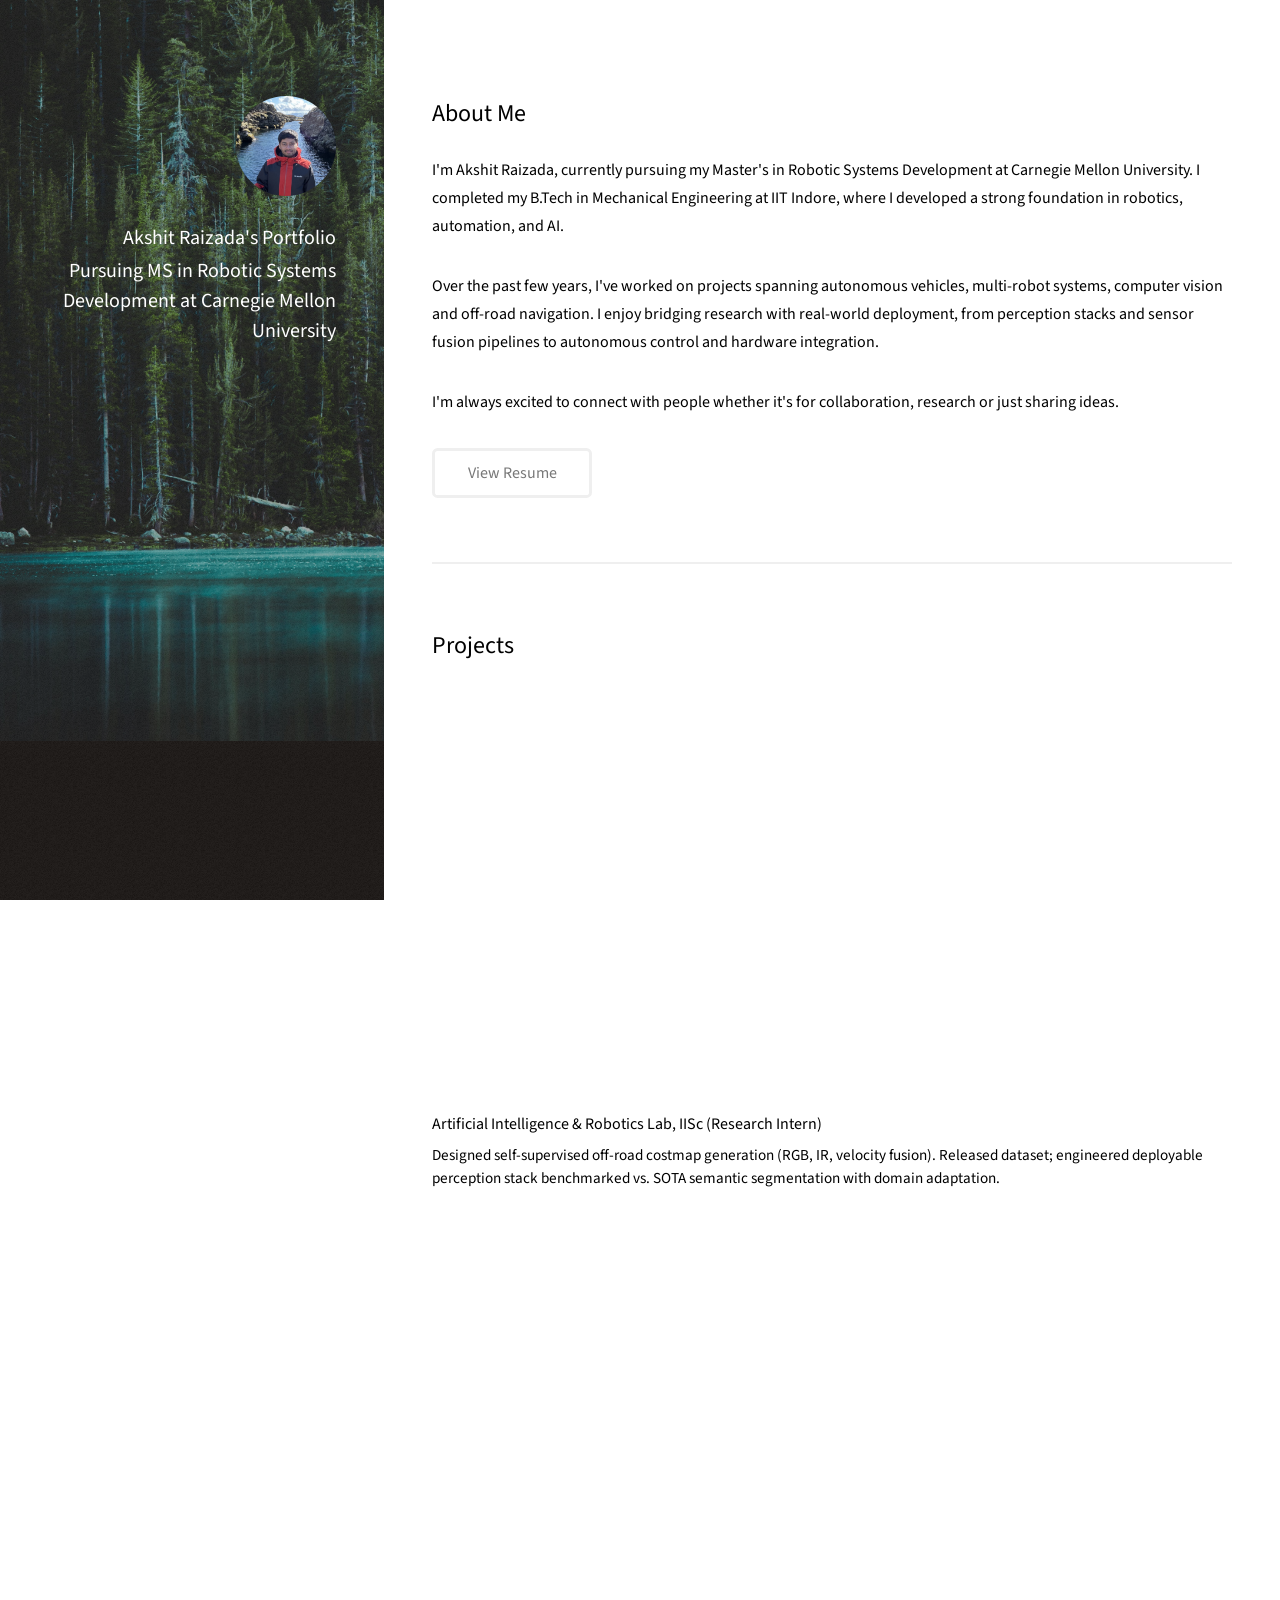
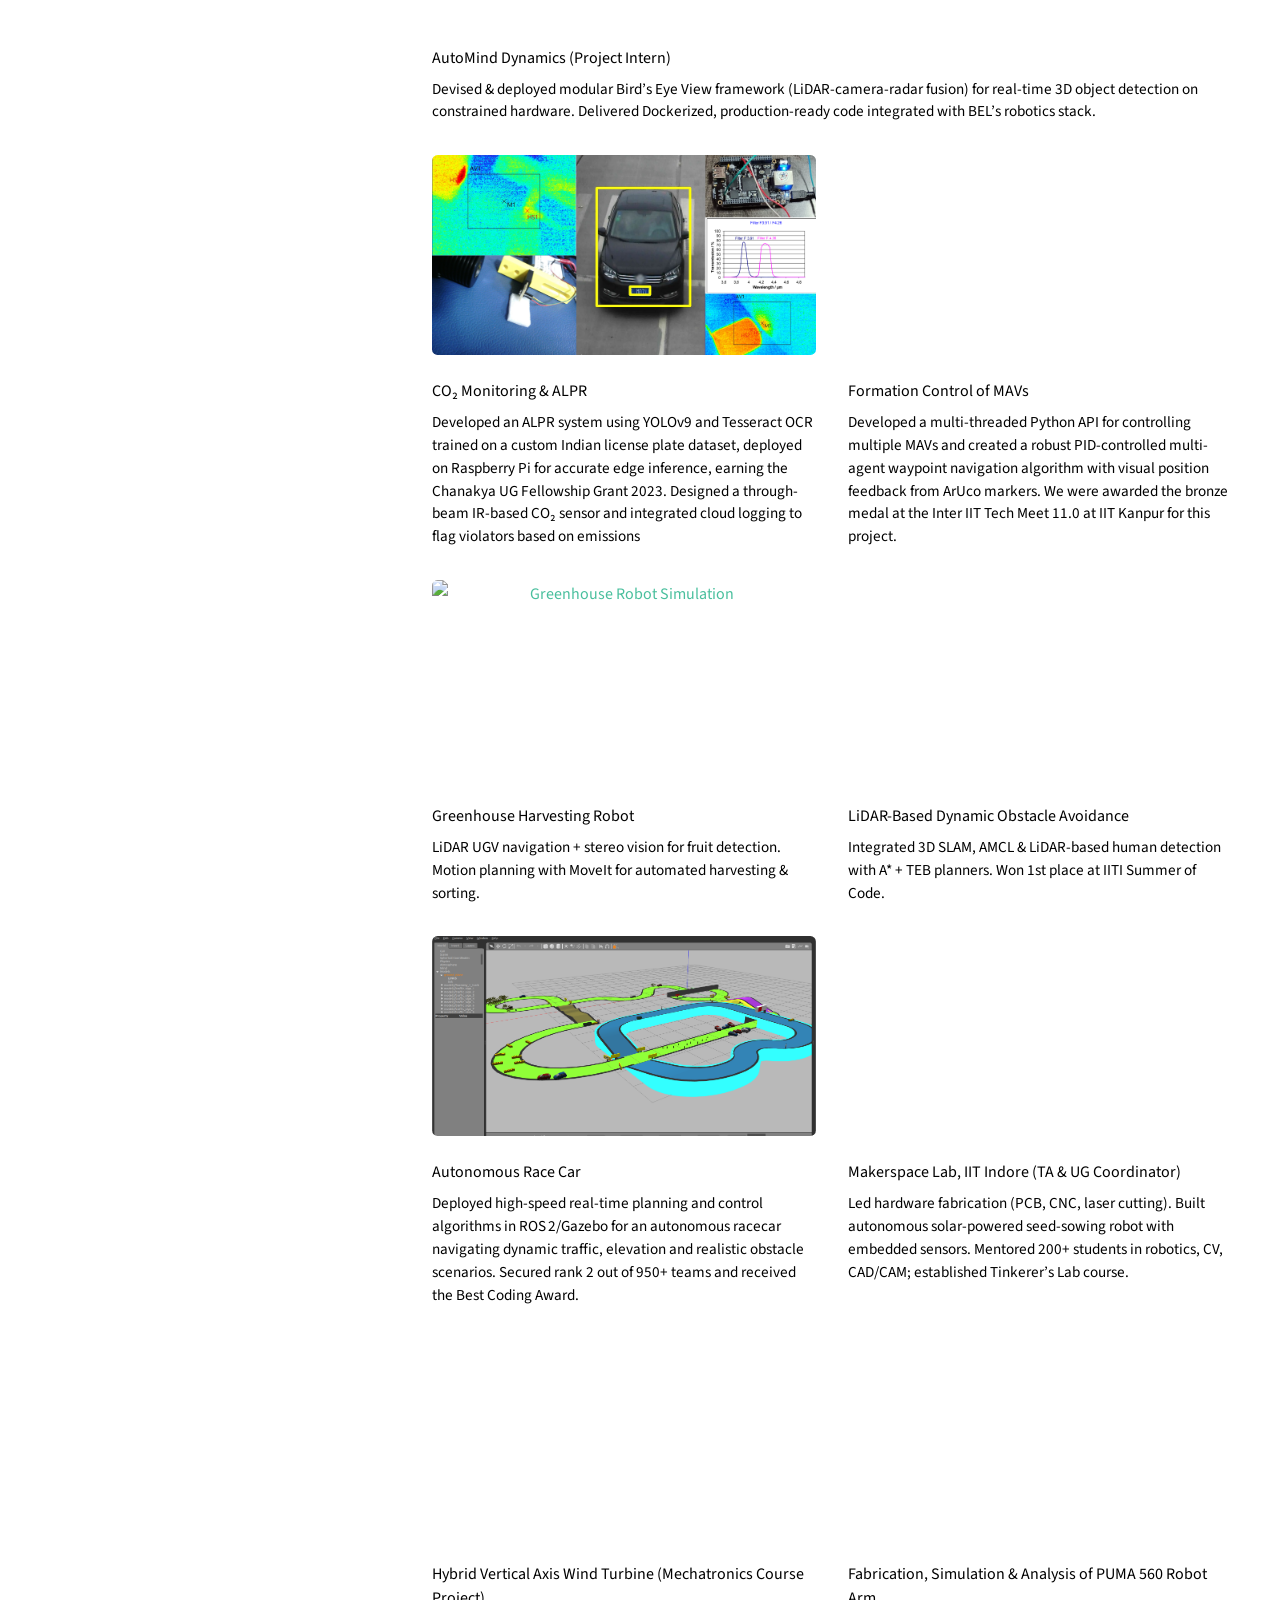
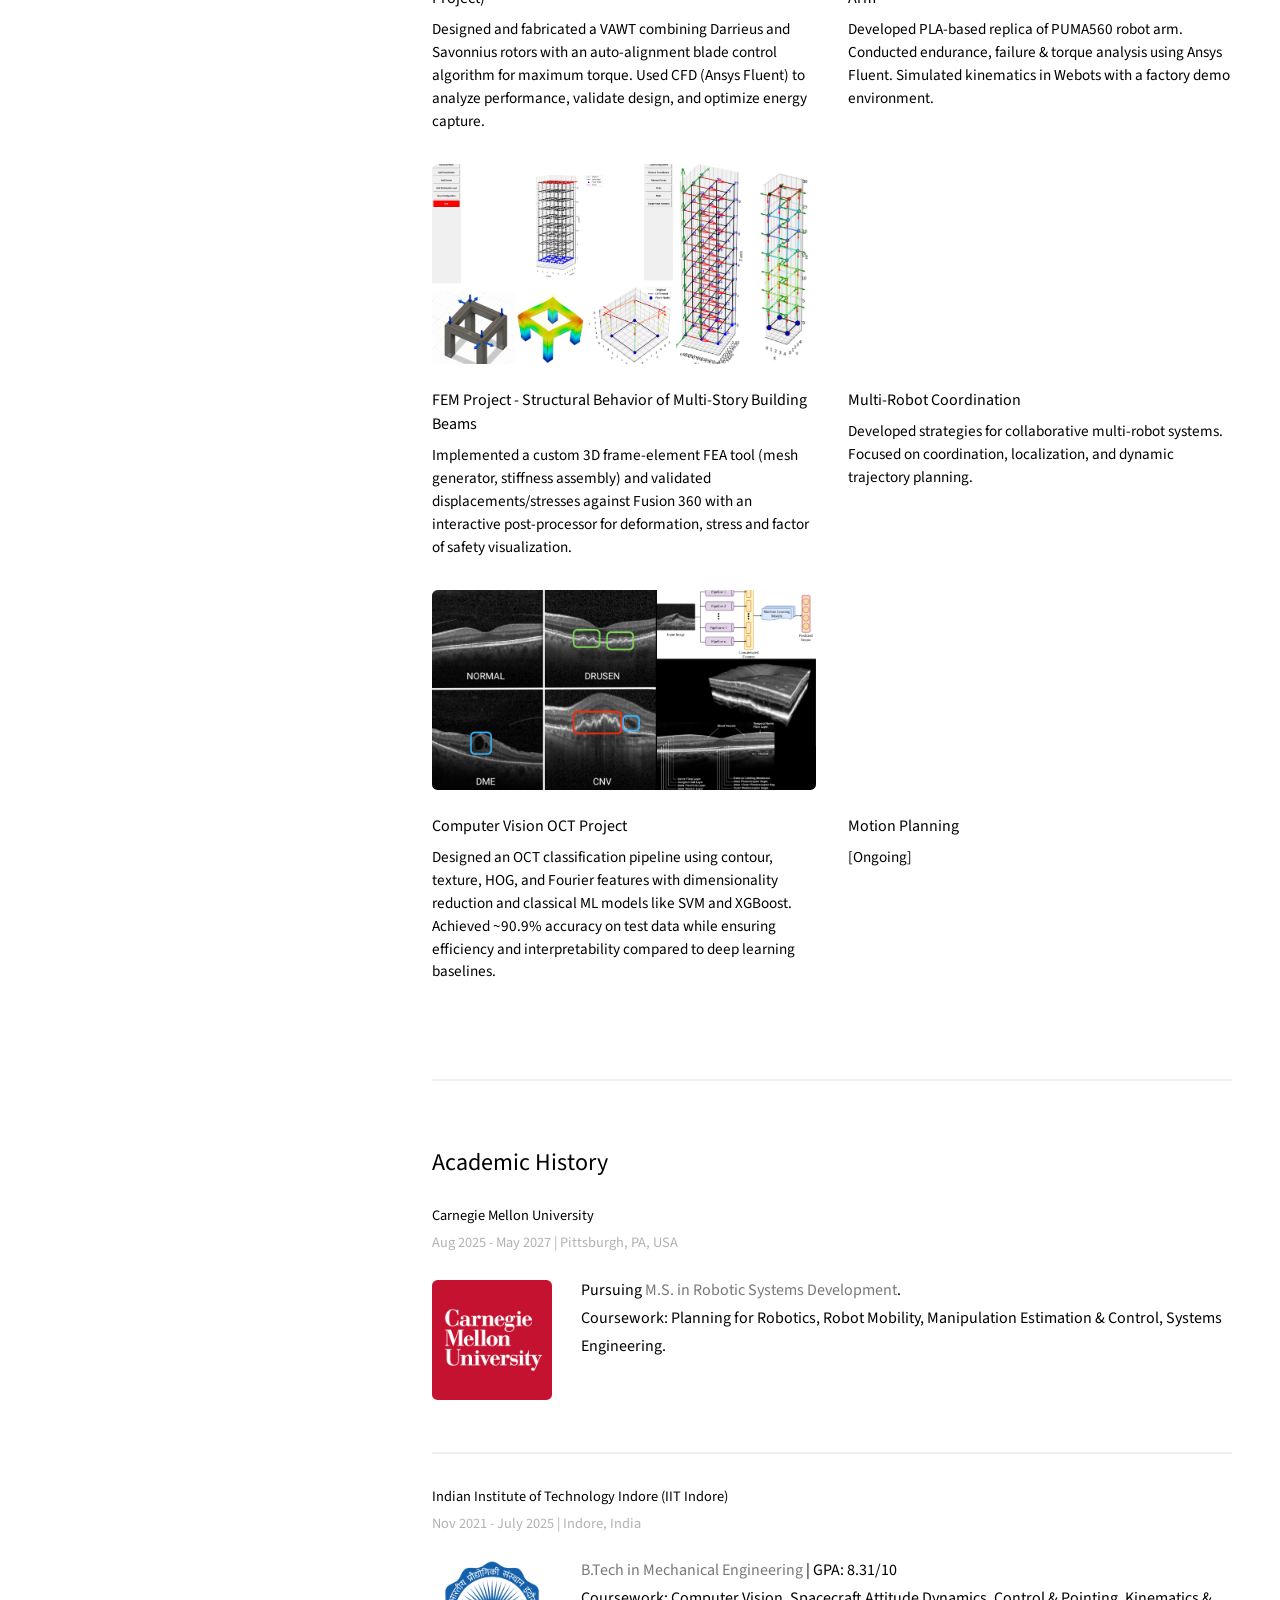
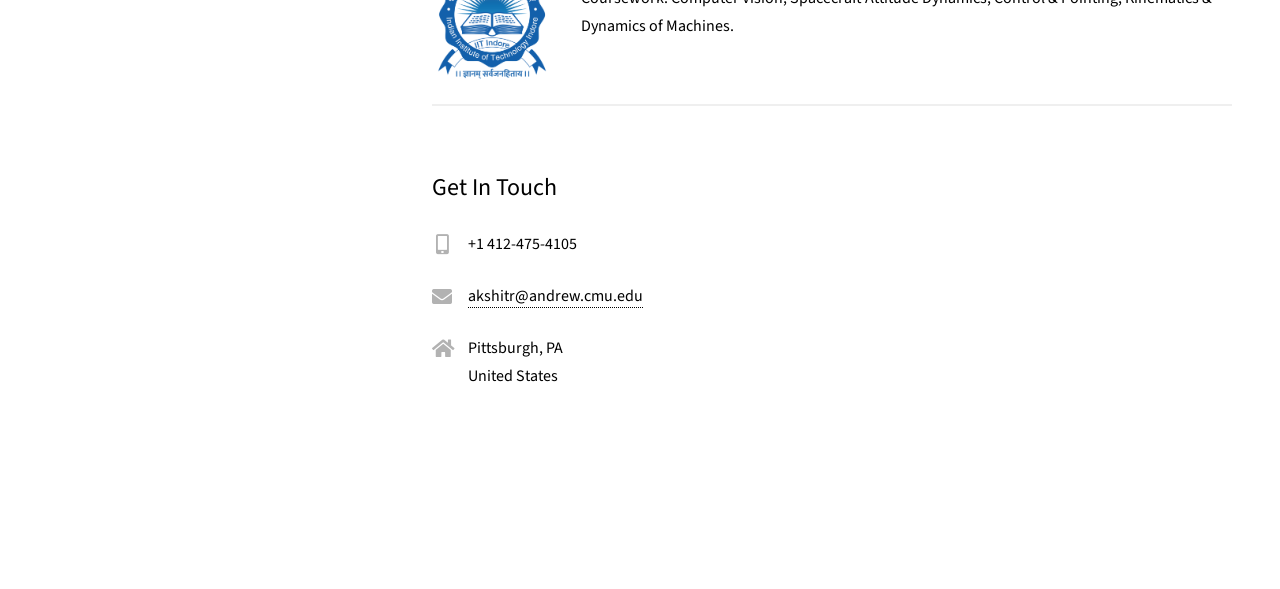
==== index.html @ b473899a "Add resume" ====
<!DOCTYPE HTML>
<html>
	<head>
		<title>Akshit Raizada's Portfolio</title>
		<meta charset="utf-8" />
		<meta name="viewport" content="width=device-width, initial-scale=1, user-scalable=no" />
		<link rel="stylesheet" href="assets/css/main.css" />
		<style>
			.work-item p {font-size:0.95rem;}
			.header-sub {font-weight:600; font-size:1rem; opacity:0.9;}
			.section-title {margin-bottom:0.75rem}
			.tag {display:inline-block;padding:4px 8px;border-radius:12px;background:#eef; margin:2px;font-size:0.85rem}
			.role img.logo {height:24px; vertical-align:middle; margin-right:8px;}
		</style>
	</head>
	<body class="is-preload">

		<!-- Header -->
		<header id="header">
			<div class="inner">
				<a href="#" class="image avatar"><img src="images/avatar.jpg" alt="" /></a>
				<h1><strong>Akshit Raizada's Portfolio</strong></h1>
				<h3><strong>Pursuing MS in Robotic Systems Development at Carnegie Mellon University</strong></h3>
			</div>
		</header>

		<!-- Main -->
		<div id="main">
			<section id="about">
  <h2>About Me</h2>
  <p>I'm Akshit Raizada, currently pursuing my Master's in Robotic Systems Development at Carnegie Mellon University. I completed my B.Tech in Mechanical Engineering at IIT Indore, where I developed a strong foundation in robotics, automation, and AI.
</p>
<p>Over the past few years, I've worked on projects spanning autonomous vehicles, multi-robot systems, computer vision and off-road navigation. I enjoy bridging research with real-world deployment, from perception stacks and sensor fusion pipelines to autonomous control and hardware integration.
</p>
<p>I'm always excited to connect with people whether it's for collaboration, research or just sharing ideas.
 </p> 
  <ul class="actions">
    <li>
      <a href="https://drive.google.com/file/d/1mdwK58aKT661PFgOugNN1vy2KYy3GGB0/view?usp=sharing" 
         target="_blank" 
         class="button">
        View Resume
      </a>
    </li>
  </ul>
</section>

			<!-- Projects -->
			<section id="projects">
				<h2>Projects</h2>
				<div class="row">

					<!-- IISc -->
					<article class="col-12 work-item">
						<a href="projects/iisc/index.html" class="image fit thumb">
							<video autoplay muted loop playsinline disablePictureInPicture controlslist="nodownload nofullscreen noremoteplayback">
								<source src="videos/IRisPath_Preview.mp4" type="video/mp4">
							</video>
						</a>
						<h3>Artificial Intelligence & Robotics Lab, IISc (Research Intern)</h3>
						<p>Designed self-supervised off-road costmap generation (RGB, IR, velocity fusion). Released dataset; engineered deployable perception stack benchmarked vs. SOTA semantic segmentation with domain adaptation.</p>
					</article>
					
					<!-- AutoMind -->
					<article class="col-12 work-item">
						<a href="projects/automind/index.html" class="image fit thumb">
							<video autoplay muted loop playsinline disablePictureInPicture controlslist="nodownload nofullscreen noremoteplayback">
								<source src="videos/out-3.mp4" type="video/mp4">
							</video>
						</a>
						<h3>AutoMind Dynamics (Project Intern)</h3>
						<p>Devised & deployed modular Bird’s Eye View framework (LiDAR-camera-radar fusion) for real-time 3D object detection on constrained hardware. Delivered Dockerized, production-ready code integrated with BEL’s robotics stack.</p>
					</article>

					<!-- ALPR -->
					<article class="col-6 col-12-xsmall work-item">
						<a href="projects/alpr/index.html" class="image fit thumb">
							<img src="images/CO2.png" alt="IRisPath Project Preview" />
						</a>
						<h3>CO₂ Monitoring & ALPR</h3>
						<p>Developed an ALPR system using YOLOv9 and Tesseract OCR trained on a custom Indian license plate dataset, deployed on Raspberry Pi for accurate edge inference, earning the Chanakya UG Fellowship Grant 2023. Designed a through-beam IR-based CO₂ sensor and integrated cloud logging to flag violators based on emissions
						</p>
					</article>

					<!-- Formation Control -->
					<article class="col-6 col-12-xsmall work-item">
						<a href="projects/formation/index.html" class="image fit thumb">
							<video autoplay muted loop playsinline disablePictureInPicture controlslist="nodownload nofullscreen noremoteplayback">
								<source src="videos/Drona_Preview.mp4" type="video/mp4">
							</video>
						</a>
						<h3>Formation Control of MAVs</h3>
						<p>Developed a multi-threaded Python API for controlling multiple MAVs and created a robust PID-controlled multi-agent waypoint navigation algorithm with visual position feedback from ArUco markers. We were awarded the bronze medal at the Inter IIT Tech Meet 11.0 at IIT Kanpur for this project.</p>
					</article>

					<!-- Greenhouse -->
					<article class="col-6 col-12-xsmall work-item">
						<a href="projects/greenhouse/index.html" class="image fit thumb">
							<img src="videos/simulation.gif" alt="Greenhouse Robot Simulation" />
						</a>
						<h3>Greenhouse Harvesting Robot</h3>
						<p>LiDAR UGV navigation + stereo vision for fruit detection. Motion planning with MoveIt for automated harvesting & sorting.</p>
					</article>

					<!-- LiDAR Avoidance -->
					<article class="col-6 col-12-xsmall work-item">
						<a href="projects/lidar/index.html" class="image fit thumb">
							<video autoplay muted loop playsinline disablePictureInPicture controlslist="nodownload nofullscreen noremoteplayback">
								<source src="videos/lidar.mp4" type="video/mp4">
							</video>
						</a>
						<h3>LiDAR-Based Dynamic Obstacle Avoidance</h3>
						<p>Integrated 3D SLAM, AMCL & LiDAR-based human detection with A* + TEB planners. Won 1st place at IITI Summer of Code.</p>
					</article>

					<!-- Race Car -->
					<article class="col-6 col-12-xsmall work-item">
						<a href="projects/nxp/index.html" class="image fit thumb">
							<img src="images/NXP.png" alt="Race track" />
						</a>
						<h3>Autonomous Race Car</h3>
						<p>Deployed high-speed real-time planning and control algorithms in ROS 2/Gazebo for an autonomous racecar navigating dynamic traffic, elevation and realistic obstacle scenarios. Secured rank 2 out of 950+ teams and received the Best Coding Award.
</p>
					</article>

					<!-- Makerspace -->
					<article class="col-6 col-12-xsmall work-item">
						<a href="projects/makerspace/index.html" class="image fit thumb">
							<video autoplay muted loop playsinline disablePictureInPicture controlslist="nodownload nofullscreen noremoteplayback">
								<source src="videos/makerspace.mp4" type="video/mp4">
							</video>
						</a>
						<h3>Makerspace Lab, IIT Indore (TA & UG Coordinator)</h3>
						<p>Led hardware fabrication (PCB, CNC, laser cutting). Built autonomous solar-powered seed-sowing robot with embedded sensors. Mentored 200+ students in robotics, CV, CAD/CAM; established Tinkerer’s Lab course.</p>
					</article>

					<!-- Hybrid Wind Turbine -->
					<article class="col-6 col-12-xsmall work-item">
						<a href="projects/wind/index.html" class="image fit thumb">
							<video autoplay muted loop playsinline disablePictureInPicture controlslist="nodownload nofullscreen noremoteplayback">
								<source src="videos/VAWT.mp4" type="video/mp4">
							</video>
						</a>
						<h3>Hybrid Vertical Axis Wind Turbine (Mechatronics Course Project)</h3>
						<p>
							Designed and fabricated a VAWT combining Darrieus and Savonnius rotors with an auto-alignment blade control algorithm for maximum torque. Used CFD (Ansys Fluent) to analyze performance, validate design, and optimize energy capture.
						</p>
					</article>

					<!-- PUMA 560 -->
					<article class="col-6 col-12-xsmall work-item">
						<a href="projects/puma/index.html" class="image fit thumb">
							<video autoplay muted loop playsinline disablePictureInPicture controlslist="nodownload nofullscreen noremoteplayback">
								<source src="videos/puma.mp4" type="video/mp4">
							</video>
						</a>
						<h3>Fabrication, Simulation & Analysis of PUMA 560 Robot Arm</h3>
						<p>
							Developed PLA-based replica of PUMA560 robot arm. Conducted endurance, failure & torque analysis using Ansys Fluent. 
							Simulated kinematics in Webots with a factory demo environment.
						</p>
					</article>

					<!-- FEM Project -->
					<article class="col-6 col-12-xsmall work-item">
						<a href="projects/FEM/index.html" class="image fit thumb">
							<img src="images/FEM.png" alt="Finite Element Method" />
						</a>
						<h3>FEM Project - Structural Behavior of Multi-Story Building Beams</h3>
						<p>
							Implemented a custom 3D frame-element FEA tool (mesh generator, stiffness assembly) and validated displacements/stresses against Fusion 360 with an interactive post-processor for deformation, stress and factor of safety visualization.
						</p>
					</article>

					<!-- Multi-robot -->
					<article class="col-6 col-12-xsmall work-item">
						<a href="projects/multirobot/index.html" class="image fit thumb">
							<video autoplay muted loop playsinline disablePictureInPicture controlslist="nodownload nofullscreen noremoteplayback">
								<source src="videos/multi_robot.mp4" type="video/mp4">
							</video>
						</a>
						<h3>Multi-Robot Coordination</h3>
						<p>
							Developed strategies for collaborative multi-robot systems. 
							Focused on coordination, localization, and dynamic trajectory planning.
						</p>
					</article>

					<!-- CV OCT -->
					<article class="col-6 col-12-xsmall work-item">
						<a href="projects/cv_oct/index.html" class="image fit thumb">
							<img src="images/CV.png" alt="Retinal OCT"/>
						</a>
						<h3>Computer Vision OCT Project</h3>
						<p>
							Designed an OCT classification pipeline using contour, texture, HOG, and Fourier features with dimensionality reduction and classical ML models like SVM and XGBoost. Achieved ~90.9% accuracy on test data while ensuring efficiency and interpretability compared to deep learning baselines.
						</p>
					</article>

					<!-- Moving Target -->
					<article class="col-6 col-12-xsmall work-item">
						<a href="projects/moving_target/index.html" class="image fit thumb">
							<video autoplay muted loop playsinline disablePictureInPicture controlslist="nodownload nofullscreen noremoteplayback">
								<source src="videos/moving_target.mp4" type="video/mp4">
							</video>
						</a>
						<h3>Motion Planning</h3>
						<p>
							[Ongoing]
						</p>
					</article>


				</div>
			</section>

			<!-- Academic -->
<!-- Academic -->
<section id="academic-history">
	<h2>Academic History</h2>

	<section>
		<header>
			<h5>Carnegie Mellon University</h5>
			<p>Aug 2025 - May 2027 | Pittsburgh, PA, USA</p>
		</header>
		<p>
			<span class="image left"><img src="images/logos/CMU_logo.png" alt="CMU Logo" /></span>
			Pursuing <strong>M.S. in Robotic Systems Development</strong>.<br />
			Coursework: Planning for Robotics, Robot Mobility, Manipulation Estimation & Control, Systems Engineering.
		</p>
		<p>     </p>
	</section>

	<hr />

	<section>
		<header>
			<h5>Indian Institute of Technology Indore (IIT Indore)</h5>
			<p>Nov 2021 - July 2025 | Indore, India</p>
		</header>
		<p>
			<span class="image left"><img src="images/logos/IITI_logo.png" alt="IIT Indore Logo" /></span>
			<strong>B.Tech in Mechanical Engineering</strong> | GPA: 8.31/10<br />
			Coursework: Computer Vision, Spacecraft Attitude Dynamics, Control & Pointing, Kinematics & Dynamics of Machines.
		</p>
	</section>
</section>


			<!-- External Media -->
			<!-- <section id="media">
				<h2>External Media</h2>
				<p>Appearances in newspapers, interviews, and online media will be listed here.</p>
				<ul>
					<li><a href="#">Example Press Link 1</a></li>
					<li><a href="#">Example Press Link 2</a></li>
				</ul>
			</section> -->
<section id="contact">
  <h2>Get In Touch</h2>
  <div class="row">
    <div class="col-12">
      <ul class="labeled-icons">
                <li>
          <h3 class="icon solid fa-mobile-alt"><span class="label">Phone</span></h3>
          +1 412-475-4105
        </li>
        <li>
          <h3 class="icon solid fa-envelope"><span class="label">Email</span></h3>
          <a href="mailto:akshitr@andrew.cmu.edu">akshitr@andrew.cmu.edu</a>
        </li>
		<li>
          <h3 class="icon solid fa-home"><span class="label">Address</span></h3>
          Pittsburgh, PA<br />
          United States
        </li>
      </ul>
    </div>
  </div>
</section>

		</div>

		<!-- Footer (Get in Touch stays same) -->
		<footer id="footer">
			<div class="inner">
				<ul class="icons">
					<li><a href="https://github.com/AkshitRaizada" class="icon brands fa-github"><span class="label">Github</span></a></li>
					<li><a href="https://linkedin.com/in/akshit-raizada" class="icon brands fa-linkedin"><span class="label">LinkedIn</span></a></li>
					<li><a href="mailto:akshitr@andrew.cmu.edu" class="icon solid fa-envelope"><span class="label">Email</span></a></li>
				</ul>
				<ul class="copyright">
					<li>&copy; Akshit Raizada</li><li>Design: <a href="http://html5up.net">HTML5 UP</a></li>
				</ul>
			</div>
		</footer>

		<!-- Scripts -->
		<script src="assets/js/jquery.min.js"></script>
		<script src="assets/js/jquery.poptrox.min.js"></script>
		<script src="assets/js/browser.min.js"></script>
		<script src="assets/js/breakpoints.min.js"></script>
		<script src="assets/js/util.js"></script>
		<script src="assets/js/main.js"></script>
	</body>
</html>
---- assets/css/main.css ----
@import url("fontawesome-all.min.css");
@import url("https://fonts.googleapis.com/css?family=Source+Sans+Pro:400,400italic");

/*
	Strata by HTML5 UP
	html5up.net | @ajlkn
	Free for personal and commercial use under the CCA 3.0 license (html5up.net/license)
*/

.work-item video,
.work-item img {
  width: 100%;
  height: auto;
  aspect-ratio: 4 / 3;        /* Enforce 4:3 ratio */
  object-fit: cover;          /* Crop to fill box while preserving ratio */
  border-radius: 10px;
  display: block;
}

/* Big projects (col-12 full width) */
.col-12.work-item video,
.col-12.work-item img {
  height: auto;               /* Let aspect-ratio handle height */
  max-height: 400px;          /* Optional cap so large videos don’t blow up */
}

/* Smaller grid projects (col-6) */
.col-6.col-12-xsmall.work-item video,
.col-6.col-12-xsmall.work-item img {
  height: auto;               /* Height auto, ratio enforced */
  max-height: 200px;          /* Optional for layout consistency */
}

  
/* Make academic logos resize nicely */
#academic-history img {
  max-width: 120px;   /* you can adjust this number */
  height: auto;       /* keep aspect ratio */
  margin-right: 5px; /* spacing between logo and text */
  vertical-align: middle;
}


html, body, div, span, applet, object,
iframe, h1, h2, h3, h4, h5, h6, p, blockquote,
pre, a, abbr, acronym, address, big, cite,
code, del, dfn, em, img, ins, kbd, q, s, samp,
small, strike, strong, sub, sup, tt, var, b,
u, i, center, dl, dt, dd, ol, ul, li, fieldset,
form, label, legend, table, caption, tbody,
tfoot, thead, tr, th, td, article, aside,
canvas, details, embed, figure, figcaption,
footer, header, hgroup, menu, nav, output, ruby,
section, summary, time, mark, audio, video {
	margin: 0;
	padding: 0;
	border: 0;
	font-size: 100%;
	font: inherit;
	vertical-align: baseline;}

article, aside, details, figcaption, figure,
footer, header, hgroup, menu, nav, section {
	display: block;}

body {
	line-height: 1;
}

ol, ul {
	list-style: none;
}

blockquote, q {
	quotes: none;
}

	blockquote:before, blockquote:after, q:before, q:after {
		content: '';
		content: none;
	}

table {
	border-collapse: collapse;
	border-spacing: 0;
}

body {
	-webkit-text-size-adjust: none;
}

mark {
	background-color: transparent;
	color: inherit;
}

input::-moz-focus-inner {
	border: 0;
	padding: 0;
}

input, select, textarea {
	-moz-appearance: none;
	-webkit-appearance: none;
	-ms-appearance: none;
	appearance: none;
}

/* Basic */

	html {
		box-sizing: border-box;
	}

	*, *:before, *:after {
		box-sizing: inherit;
	}

	body {
		background: #fff;
	}

		body.is-preload *, body.is-preload *:before, body.is-preload *:after {
			-moz-animation: none !important;
			-webkit-animation: none !important;
			-ms-animation: none !important;
			animation: none !important;
			-moz-transition: none !important;
			-webkit-transition: none !important;
			-ms-transition: none !important;
			transition: none !important;
		}

	body, input, select, textarea {
		color: #000000;
		font-family: "Source Sans Pro", Helvetica, sans-serif;
		font-size: 16pt;
		font-weight: 400;
		line-height: 1.75em;
	}

	a {
		-moz-transition: color 0.2s ease-in-out, border-color 0.2s ease-in-out;
		-webkit-transition: color 0.2s ease-in-out, border-color 0.2s ease-in-out;
		-ms-transition: color 0.2s ease-in-out, border-color 0.2s ease-in-out;
		transition: color 0.2s ease-in-out, border-color 0.2s ease-in-out;
		border-bottom: dotted 1px;
		color: #49bf9d;
		text-decoration: none;
	}

		a:hover {
			border-bottom-color: transparent;
			color: #49bf9d !important;
			text-decoration: none;
		}

	strong, b {
		color: #787878;
		font-weight: 400;
	}

	em, i {
		font-style: italic;
	}

	p {
		margin: 0 0 2em 0;
	}

	h1, h2, h3, h4, h5, h6 {
		color: #000000;
		font-weight: 400;
		line-height: 1em;
		margin: 0 0 1em 0;
	}

		h1 a, h2 a, h3 a, h4 a, h5 a, h6 a {
			color: inherit;
			text-decoration: none;
		}

	h1 {
		font-size: 2em;
		line-height: 1.5em;
	}

	h2 {
		font-size: 1.5em;
		line-height: 1.5em;
	}

	h3 {
		font-size: 1.25em;
		line-height: 1.5em;
	}

	h4 {
		font-size: 1.1em;
		line-height: 1.5em;
	}

	h5 {
		font-size: 0.9em;
		line-height: 1.5em;
	}

	h6 {
		font-size: 0.7em;
		line-height: 1.5em;
	}

	sub {
		font-size: 0.8em;
		position: relative;
		top: 0.5em;
	}

	sup {
		font-size: 0.8em;
		position: relative;
		top: -0.5em;
	}

	hr {
		border: 0;
		border-bottom: solid 2px #efefef;
		margin: 2em 0;
	}

		hr.major {
			margin: 3em 0;
		}

	blockquote {
		border-left: solid 6px #efefef;
		font-style: italic;
		margin: 0 0 2em 0;
		padding: 0.5em 0 0.5em 1.5em;
	}

	code {
		background: #f7f7f7;
		border-radius: 0.35em;
		border: solid 2px #efefef;
		font-family: "Courier New", monospace;
		font-size: 0.9em;
		margin: 0 0.25em;
		padding: 0.25em 0.65em;
	}

	pre {
		-webkit-overflow-scrolling: touch;
		font-family: "Courier New", monospace;
		font-size: 0.9em;
		margin: 0 0 2em 0;
	}

		pre code {
			display: block;
			line-height: 1.75em;
			padding: 1em 1.5em;
			overflow-x: auto;
		}

	.align-left {
		text-align: left;
	}

	.align-center {
		text-align: center;
	}

	.align-right {
		text-align: right;
	}

/* Container */

	.container {
		margin: 0 auto;
		max-width: calc(100% - 4em);
		width: 100%;
	}

		.container.xsmall {
			width: 25%;
		}

		.container.small {
			width: 50%;
		}

		.container.medium {
			width: 75%;
		}

		.container.large {
			width: 125%;
		}

		.container.xlarge {
			width: 150%;
		}

		.container.max {
			width: 100%;
		}

		@media screen and (max-width: 980px) {

			.container {
				width: 100% !important;
				max-width: 100% !important;
			}

		}

		@media screen and (max-width: 480px) {

			.container {
				max-width: calc(100% - 3em);
			}

		}

/* Row */

	.row {
		display: flex;
		flex-wrap: wrap;
		box-sizing: border-box;
		align-items: stretch;
	}

		.row > * {
			box-sizing: border-box;
		}

		.row.gtr-uniform > * > :last-child {
			margin-bottom: 0;
		}

		.row.aln-left {
			justify-content: flex-start;
		}

		.row.aln-center {
			justify-content: center;
		}

		.row.aln-right {
			justify-content: flex-end;
		}

		.row.aln-top {
			align-items: flex-start;
		}

		.row.aln-middle {
			align-items: center;
		}

		.row.aln-bottom {
			align-items: flex-end;
		}

		.row > .imp {
			order: -1;
		}

		.row > .col-1 {
			width: 8.33333%;
		}

		.row > .off-1 {
			margin-left: 8.33333%;
		}

		.row > .col-2 {
			width: 16.66667%;
		}

		.row > .off-2 {
			margin-left: 16.66667%;
		}

		.row > .col-3 {
			width: 25%;
		}

		.row > .off-3 {
			margin-left: 25%;
		}

		.row > .col-4 {
			width: 33.33333%;
		}

		.row > .off-4 {
			margin-left: 33.33333%;
		}

		.row > .col-5 {
			width: 41.66667%;
		}

		.row > .off-5 {
			margin-left: 41.66667%;
		}

		.row > .col-6 {
			width: 50%;
		}

		.row > .off-6 {
			margin-left: 50%;
		}

		.row > .col-7 {
			width: 58.33333%;
		}

		.row > .off-7 {
			margin-left: 58.33333%;
		}

		.row > .col-8 {
			width: 66.66667%;
		}

		.row > .off-8 {
			margin-left: 66.66667%;
		}

		.row > .col-9 {
			width: 75%;
		}

		.row > .off-9 {
			margin-left: 75%;
		}

		.row > .col-10 {
			width: 83.33333%;
		}

		.row > .off-10 {
			margin-left: 83.33333%;
		}

		.row > .col-11 {
			width: 91.66667%;
		}

		.row > .off-11 {
			margin-left: 91.66667%;
		}

		.row > .col-12 {
			width: 100%;
		}

		.row > .off-12 {
			margin-left: 100%;
		}

		.row.gtr-0 {
			margin-top: 0;
			margin-left: 0em;
		}

			.row.gtr-0 > * {
				padding: 0 0 0 0em;
			}

			.row.gtr-0.gtr-uniform {
				margin-top: 0em;
			}

				.row.gtr-0.gtr-uniform > * {
					padding-top: 0em;
				}

		.row.gtr-25 {
			margin-top: 0;
			margin-left: -0.625em;
		}

			.row.gtr-25 > * {
				padding: 0 0 0 0.625em;
			}

			.row.gtr-25.gtr-uniform {
				margin-top: -0.625em;
			}

				.row.gtr-25.gtr-uniform > * {
					padding-top: 0.625em;
				}

		.row.gtr-50 {
			margin-top: 0;
			margin-left: -1.25em;
		}

			.row.gtr-50 > * {
				padding: 0 0 0 1.25em;
			}

			.row.gtr-50.gtr-uniform {
				margin-top: -1.25em;
			}

				.row.gtr-50.gtr-uniform > * {
					padding-top: 1.25em;
				}

		.row {
			margin-top: 0;
			margin-left: -2.5em;
		}

			.row > * {
				padding: 0 0 0 2.5em;
			}

			.row.gtr-uniform {
				margin-top: -2.5em;
			}

				.row.gtr-uniform > * {
					padding-top: 2.5em;
				}

		.row.gtr-150 {
			margin-top: 0;
			margin-left: -3.75em;
		}

			.row.gtr-150 > * {
				padding: 0 0 0 3.75em;
			}

			.row.gtr-150.gtr-uniform {
				margin-top: -3.75em;
			}

				.row.gtr-150.gtr-uniform > * {
					padding-top: 3.75em;
				}

		.row.gtr-200 {
			margin-top: 0;
			margin-left: -5em;
		}

			.row.gtr-200 > * {
				padding: 0 0 0 5em;
			}

			.row.gtr-200.gtr-uniform {
				margin-top: -5em;
			}

				.row.gtr-200.gtr-uniform > * {
					padding-top: 5em;
				}

		@media screen and (max-width: 1800px) {

			.row {
				display: flex;
				flex-wrap: wrap;
				box-sizing: border-box;
				align-items: stretch;
			}

				.row > * {
					box-sizing: border-box;
				}

				.row.gtr-uniform > * > :last-child {
					margin-bottom: 0;
				}

				.row.aln-left {
					justify-content: flex-start;
				}

				.row.aln-center {
					justify-content: center;
				}

				.row.aln-right {
					justify-content: flex-end;
				}

				.row.aln-top {
					align-items: flex-start;
				}

				.row.aln-middle {
					align-items: center;
				}

				.row.aln-bottom {
					align-items: flex-end;
				}

				.row > .imp-xlarge {
					order: -1;
				}

				.row > .col-1-xlarge {
					width: 8.33333%;
				}

				.row > .off-1-xlarge {
					margin-left: 8.33333%;
				}

				.row > .col-2-xlarge {
					width: 16.66667%;
				}

				.row > .off-2-xlarge {
					margin-left: 16.66667%;
				}

				.row > .col-3-xlarge {
					width: 25%;
				}

				.row > .off-3-xlarge {
					margin-left: 25%;
				}

				.row > .col-4-xlarge {
					width: 33.33333%;
				}

				.row > .off-4-xlarge {
					margin-left: 33.33333%;
				}

				.row > .col-5-xlarge {
					width: 41.66667%;
				}

				.row > .off-5-xlarge {
					margin-left: 41.66667%;
				}

				.row > .col-6-xlarge {
					width: 50%;
				}

				.row > .off-6-xlarge {
					margin-left: 50%;
				}

				.row > .col-7-xlarge {
					width: 58.33333%;
				}

				.row > .off-7-xlarge {
					margin-left: 58.33333%;
				}

				.row > .col-8-xlarge {
					width: 66.66667%;
				}

				.row > .off-8-xlarge {
					margin-left: 66.66667%;
				}

				.row > .col-9-xlarge {
					width: 75%;
				}

				.row > .off-9-xlarge {
					margin-left: 75%;
				}

				.row > .col-10-xlarge {
					width: 83.33333%;
				}

				.row > .off-10-xlarge {
					margin-left: 83.33333%;
				}

				.row > .col-11-xlarge {
					width: 91.66667%;
				}

				.row > .off-11-xlarge {
					margin-left: 91.66667%;
				}

				.row > .col-12-xlarge {
					width: 100%;
				}

				.row > .off-12-xlarge {
					margin-left: 100%;
				}

				.row.gtr-0 {
					margin-top: 0;
					margin-left: 0em;
				}

					.row.gtr-0 > * {
						padding: 0 0 0 0em;
					}

					.row.gtr-0.gtr-uniform {
						margin-top: 0em;
					}

						.row.gtr-0.gtr-uniform > * {
							padding-top: 0em;
						}

				.row.gtr-25 {
					margin-top: 0;
					margin-left: -0.625em;
				}

					.row.gtr-25 > * {
						padding: 0 0 0 0.625em;
					}

					.row.gtr-25.gtr-uniform {
						margin-top: -0.625em;
					}

						.row.gtr-25.gtr-uniform > * {
							padding-top: 0.625em;
						}

				.row.gtr-50 {
					margin-top: 0;
					margin-left: -1.25em;
				}

					.row.gtr-50 > * {
						padding: 0 0 0 1.25em;
					}

					.row.gtr-50.gtr-uniform {
						margin-top: -1.25em;
					}

						.row.gtr-50.gtr-uniform > * {
							padding-top: 1.25em;
						}

				.row {
					margin-top: 0;
					margin-left: -2.5em;
				}

					.row > * {
						padding: 0 0 0 2.5em;
					}

					.row.gtr-uniform {
						margin-top: -2.5em;
					}

						.row.gtr-uniform > * {
							padding-top: 2.5em;
						}

				.row.gtr-150 {
					margin-top: 0;
					margin-left: -3.75em;
				}

					.row.gtr-150 > * {
						padding: 0 0 0 3.75em;
					}

					.row.gtr-150.gtr-uniform {
						margin-top: -3.75em;
					}

						.row.gtr-150.gtr-uniform > * {
							padding-top: 3.75em;
						}

				.row.gtr-200 {
					margin-top: 0;
					margin-left: -5em;
				}

					.row.gtr-200 > * {
						padding: 0 0 0 5em;
					}

					.row.gtr-200.gtr-uniform {
						margin-top: -5em;
					}

						.row.gtr-200.gtr-uniform > * {
							padding-top: 5em;
						}

		}

		@media screen and (max-width: 1280px) {

			.row {
				display: flex;
				flex-wrap: wrap;
				box-sizing: border-box;
				align-items: stretch;
			}

				.row > * {
					box-sizing: border-box;
				}

				.row.gtr-uniform > * > :last-child {
					margin-bottom: 0;
				}

				.row.aln-left {
					justify-content: flex-start;
				}

				.row.aln-center {
					justify-content: center;
				}

				.row.aln-right {
					justify-content: flex-end;
				}

				.row.aln-top {
					align-items: flex-start;
				}

				.row.aln-middle {
					align-items: center;
				}

				.row.aln-bottom {
					align-items: flex-end;
				}

				.row > .imp-large {
					order: -1;
				}

				.row > .col-1-large {
					width: 8.33333%;
				}

				.row > .off-1-large {
					margin-left: 8.33333%;
				}

				.row > .col-2-large {
					width: 16.66667%;
				}

				.row > .off-2-large {
					margin-left: 16.66667%;
				}

				.row > .col-3-large {
					width: 25%;
				}

				.row > .off-3-large {
					margin-left: 25%;
				}

				.row > .col-4-large {
					width: 33.33333%;
				}

				.row > .off-4-large {
					margin-left: 33.33333%;
				}

				.row > .col-5-large {
					width: 41.66667%;
				}

				.row > .off-5-large {
					margin-left: 41.66667%;
				}

				.row > .col-6-large {
					width: 50%;
				}

				.row > .off-6-large {
					margin-left: 50%;
				}

				.row > .col-7-large {
					width: 58.33333%;
				}

				.row > .off-7-large {
					margin-left: 58.33333%;
				}

				.row > .col-8-large {
					width: 66.66667%;
				}

				.row > .off-8-large {
					margin-left: 66.66667%;
				}

				.row > .col-9-large {
					width: 75%;
				}

				.row > .off-9-large {
					margin-left: 75%;
				}

				.row > .col-10-large {
					width: 83.33333%;
				}

				.row > .off-10-large {
					margin-left: 83.33333%;
				}

				.row > .col-11-large {
					width: 91.66667%;
				}

				.row > .off-11-large {
					margin-left: 91.66667%;
				}

				.row > .col-12-large {
					width: 100%;
				}

				.row > .off-12-large {
					margin-left: 100%;
				}

				.row.gtr-0 {
					margin-top: 0;
					margin-left: 0em;
				}

					.row.gtr-0 > * {
						padding: 0 0 0 0em;
					}

					.row.gtr-0.gtr-uniform {
						margin-top: 0em;
					}

						.row.gtr-0.gtr-uniform > * {
							padding-top: 0em;
						}

				.row.gtr-25 {
					margin-top: 0;
					margin-left: -0.5em;
				}

					.row.gtr-25 > * {
						padding: 0 0 0 0.5em;
					}

					.row.gtr-25.gtr-uniform {
						margin-top: -0.5em;
					}

						.row.gtr-25.gtr-uniform > * {
							padding-top: 0.5em;
						}

				.row.gtr-50 {
					margin-top: 0;
					margin-left: -1em;
				}

					.row.gtr-50 > * {
						padding: 0 0 0 1em;
					}

					.row.gtr-50.gtr-uniform {
						margin-top: -1em;
					}

						.row.gtr-50.gtr-uniform > * {
							padding-top: 1em;
						}

				.row {
					margin-top: 0;
					margin-left: -2em;
				}

					.row > * {
						padding: 0 0 0 2em;
					}

					.row.gtr-uniform {
						margin-top: -2em;
					}

						.row.gtr-uniform > * {
							padding-top: 2em;
						}

				.row.gtr-150 {
					margin-top: 0;
					margin-left: -3em;
				}

					.row.gtr-150 > * {
						padding: 0 0 0 3em;
					}

					.row.gtr-150.gtr-uniform {
						margin-top: -3em;
					}

						.row.gtr-150.gtr-uniform > * {
							padding-top: 3em;
						}

				.row.gtr-200 {
					margin-top: 0;
					margin-left: -4em;
				}

					.row.gtr-200 > * {
						padding: 0 0 0 4em;
					}

					.row.gtr-200.gtr-uniform {
						margin-top: -4em;
					}

						.row.gtr-200.gtr-uniform > * {
							padding-top: 4em;
						}

		}

		@media screen and (max-width: 980px) {

			.row {
				display: flex;
				flex-wrap: wrap;
				box-sizing: border-box;
				align-items: stretch;
			}

				.row > * {
					box-sizing: border-box;
				}

				.row.gtr-uniform > * > :last-child {
					margin-bottom: 0;
				}

				.row.aln-left {
					justify-content: flex-start;
				}

				.row.aln-center {
					justify-content: center;
				}

				.row.aln-right {
					justify-content: flex-end;
				}

				.row.aln-top {
					align-items: flex-start;
				}

				.row.aln-middle {
					align-items: center;
				}

				.row.aln-bottom {
					align-items: flex-end;
				}

				.row > .imp-medium {
					order: -1;
				}

				.row > .col-1-medium {
					width: 8.33333%;
				}

				.row > .off-1-medium {
					margin-left: 8.33333%;
				}

				.row > .col-2-medium {
					width: 16.66667%;
				}

				.row > .off-2-medium {
					margin-left: 16.66667%;
				}

				.row > .col-3-medium {
					width: 25%;
				}

				.row > .off-3-medium {
					margin-left: 25%;
				}

				.row > .col-4-medium {
					width: 33.33333%;
				}

				.row > .off-4-medium {
					margin-left: 33.33333%;
				}

				.row > .col-5-medium {
					width: 41.66667%;
				}

				.row > .off-5-medium {
					margin-left: 41.66667%;
				}

				.row > .col-6-medium {
					width: 50%;
				}

				.row > .off-6-medium {
					margin-left: 50%;
				}

				.row > .col-7-medium {
					width: 58.33333%;
				}

				.row > .off-7-medium {
					margin-left: 58.33333%;
				}

				.row > .col-8-medium {
					width: 66.66667%;
				}

				.row > .off-8-medium {
					margin-left: 66.66667%;
				}

				.row > .col-9-medium {
					width: 75%;
				}

				.row > .off-9-medium {
					margin-left: 75%;
				}

				.row > .col-10-medium {
					width: 83.33333%;
				}

				.row > .off-10-medium {
					margin-left: 83.33333%;
				}

				.row > .col-11-medium {
					width: 91.66667%;
				}

				.row > .off-11-medium {
					margin-left: 91.66667%;
				}

				.row > .col-12-medium {
					width: 100%;
				}

				.row > .off-12-medium {
					margin-left: 100%;
				}

				.row.gtr-0 {
					margin-top: 0;
					margin-left: 0em;
				}

					.row.gtr-0 > * {
						padding: 0 0 0 0em;
					}

					.row.gtr-0.gtr-uniform {
						margin-top: 0em;
					}

						.row.gtr-0.gtr-uniform > * {
							padding-top: 0em;
						}

				.row.gtr-25 {
					margin-top: 0;
					margin-left: -0.5em;
				}

					.row.gtr-25 > * {
						padding: 0 0 0 0.5em;
					}

					.row.gtr-25.gtr-uniform {
						margin-top: -0.5em;
					}

						.row.gtr-25.gtr-uniform > * {
							padding-top: 0.5em;
						}

				.row.gtr-50 {
					margin-top: 0;
					margin-left: -1em;
				}

					.row.gtr-50 > * {
						padding: 0 0 0 1em;
					}

					.row.gtr-50.gtr-uniform {
						margin-top: -1em;
					}

						.row.gtr-50.gtr-uniform > * {
							padding-top: 1em;
						}

				.row {
					margin-top: 0;
					margin-left: -2em;
				}

					.row > * {
						padding: 0 0 0 2em;
					}

					.row.gtr-uniform {
						margin-top: -2em;
					}

						.row.gtr-uniform > * {
							padding-top: 2em;
						}

				.row.gtr-150 {
					margin-top: 0;
					margin-left: -3em;
				}

					.row.gtr-150 > * {
						padding: 0 0 0 3em;
					}

					.row.gtr-150.gtr-uniform {
						margin-top: -3em;
					}

						.row.gtr-150.gtr-uniform > * {
							padding-top: 3em;
						}

				.row.gtr-200 {
					margin-top: 0;
					margin-left: -4em;
				}

					.row.gtr-200 > * {
						padding: 0 0 0 4em;
					}

					.row.gtr-200.gtr-uniform {
						margin-top: -4em;
					}

						.row.gtr-200.gtr-uniform > * {
							padding-top: 4em;
						}

		}

		@media screen and (max-width: 736px) {

			.row {
				display: flex;
				flex-wrap: wrap;
				box-sizing: border-box;
				align-items: stretch;
			}

				.row > * {
					box-sizing: border-box;
				}

				.row.gtr-uniform > * > :last-child {
					margin-bottom: 0;
				}

				.row.aln-left {
					justify-content: flex-start;
				}

				.row.aln-center {
					justify-content: center;
				}

				.row.aln-right {
					justify-content: flex-end;
				}

				.row.aln-top {
					align-items: flex-start;
				}

				.row.aln-middle {
					align-items: center;
				}

				.row.aln-bottom {
					align-items: flex-end;
				}

				.row > .imp-small {
					order: -1;
				}

				.row > .col-1-small {
					width: 8.33333%;
				}

				.row > .off-1-small {
					margin-left: 8.33333%;
				}

				.row > .col-2-small {
					width: 16.66667%;
				}

				.row > .off-2-small {
					margin-left: 16.66667%;
				}

				.row > .col-3-small {
					width: 25%;
				}

				.row > .off-3-small {
					margin-left: 25%;
				}

				.row > .col-4-small {
					width: 33.33333%;
				}

				.row > .off-4-small {
					margin-left: 33.33333%;
				}

				.row > .col-5-small {
					width: 41.66667%;
				}

				.row > .off-5-small {
					margin-left: 41.66667%;
				}

				.row > .col-6-small {
					width: 50%;
				}

				.row > .off-6-small {
					margin-left: 50%;
				}

				.row > .col-7-small {
					width: 58.33333%;
				}

				.row > .off-7-small {
					margin-left: 58.33333%;
				}

				.row > .col-8-small {
					width: 66.66667%;
				}

				.row > .off-8-small {
					margin-left: 66.66667%;
				}

				.row > .col-9-small {
					width: 75%;
				}

				.row > .off-9-small {
					margin-left: 75%;
				}

				.row > .col-10-small {
					width: 83.33333%;
				}

				.row > .off-10-small {
					margin-left: 83.33333%;
				}

				.row > .col-11-small {
					width: 91.66667%;
				}

				.row > .off-11-small {
					margin-left: 91.66667%;
				}

				.row > .col-12-small {
					width: 100%;
				}

				.row > .off-12-small {
					margin-left: 100%;
				}

				.row.gtr-0 {
					margin-top: 0;
					margin-left: 0em;
				}

					.row.gtr-0 > * {
						padding: 0 0 0 0em;
					}

					.row.gtr-0.gtr-uniform {
						margin-top: 0em;
					}

						.row.gtr-0.gtr-uniform > * {
							padding-top: 0em;
						}

				.row.gtr-25 {
					margin-top: 0;
					margin-left: -0.375em;
				}

					.row.gtr-25 > * {
						padding: 0 0 0 0.375em;
					}

					.row.gtr-25.gtr-uniform {
						margin-top: -0.375em;
					}

						.row.gtr-25.gtr-uniform > * {
							padding-top: 0.375em;
						}

				.row.gtr-50 {
					margin-top: 0;
					margin-left: -0.75em;
				}

					.row.gtr-50 > * {
						padding: 0 0 0 0.75em;
					}

					.row.gtr-50.gtr-uniform {
						margin-top: -0.75em;
					}

						.row.gtr-50.gtr-uniform > * {
							padding-top: 0.75em;
						}

				.row {
					margin-top: 0;
					margin-left: -1.5em;
				}

					.row > * {
						padding: 0 0 0 1.5em;
					}

					.row.gtr-uniform {
						margin-top: -1.5em;
					}

						.row.gtr-uniform > * {
							padding-top: 1.5em;
						}

				.row.gtr-150 {
					margin-top: 0;
					margin-left: -2.25em;
				}

					.row.gtr-150 > * {
						padding: 0 0 0 2.25em;
					}

					.row.gtr-150.gtr-uniform {
						margin-top: -2.25em;
					}

						.row.gtr-150.gtr-uniform > * {
							padding-top: 2.25em;
						}

				.row.gtr-200 {
					margin-top: 0;
					margin-left: -3em;
				}

					.row.gtr-200 > * {
						padding: 0 0 0 3em;
					}

					.row.gtr-200.gtr-uniform {
						margin-top: -3em;
					}

						.row.gtr-200.gtr-uniform > * {
							padding-top: 3em;
						}

		}

		@media screen and (max-width: 480px) {

			.row {
				display: flex;
				flex-wrap: wrap;
				box-sizing: border-box;
				align-items: stretch;
			}

				.row > * {
					box-sizing: border-box;
				}

				.row.gtr-uniform > * > :last-child {
					margin-bottom: 0;
				}

				.row.aln-left {
					justify-content: flex-start;
				}

				.row.aln-center {
					justify-content: center;
				}

				.row.aln-right {
					justify-content: flex-end;
				}

				.row.aln-top {
					align-items: flex-start;
				}

				.row.aln-middle {
					align-items: center;
				}

				.row.aln-bottom {
					align-items: flex-end;
				}

				.row > .imp-xsmall {
					order: -1;
				}

				.row > .col-1-xsmall {
					width: 8.33333%;
				}

				.row > .off-1-xsmall {
					margin-left: 8.33333%;
				}

				.row > .col-2-xsmall {
					width: 16.66667%;
				}

				.row > .off-2-xsmall {
					margin-left: 16.66667%;
				}

				.row > .col-3-xsmall {
					width: 25%;
				}

				.row > .off-3-xsmall {
					margin-left: 25%;
				}

				.row > .col-4-xsmall {
					width: 33.33333%;
				}

				.row > .off-4-xsmall {
					margin-left: 33.33333%;
				}

				.row > .col-5-xsmall {
					width: 41.66667%;
				}

				.row > .off-5-xsmall {
					margin-left: 41.66667%;
				}

				.row > .col-6-xsmall {
					width: 50%;
				}

				.row > .off-6-xsmall {
					margin-left: 50%;
				}

				.row > .col-7-xsmall {
					width: 58.33333%;
				}

				.row > .off-7-xsmall {
					margin-left: 58.33333%;
				}

				.row > .col-8-xsmall {
					width: 66.66667%;
				}

				.row > .off-8-xsmall {
					margin-left: 66.66667%;
				}

				.row > .col-9-xsmall {
					width: 75%;
				}

				.row > .off-9-xsmall {
					margin-left: 75%;
				}

				.row > .col-10-xsmall {
					width: 83.33333%;
				}

				.row > .off-10-xsmall {
					margin-left: 83.33333%;
				}

				.row > .col-11-xsmall {
					width: 91.66667%;
				}

				.row > .off-11-xsmall {
					margin-left: 91.66667%;
				}

				.row > .col-12-xsmall {
					width: 100%;
				}

				.row > .off-12-xsmall {
					margin-left: 100%;
				}

				.row.gtr-0 {
					margin-top: 0;
					margin-left: 0em;
				}

					.row.gtr-0 > * {
						padding: 0 0 0 0em;
					}

					.row.gtr-0.gtr-uniform {
						margin-top: 0em;
					}

						.row.gtr-0.gtr-uniform > * {
							padding-top: 0em;
						}

				.row.gtr-25 {
					margin-top: 0;
					margin-left: -0.375em;
				}

					.row.gtr-25 > * {
						padding: 0 0 0 0.375em;
					}

					.row.gtr-25.gtr-uniform {
						margin-top: -0.375em;
					}

						.row.gtr-25.gtr-uniform > * {
							padding-top: 0.375em;
						}

				.row.gtr-50 {
					margin-top: 0;
					margin-left: -0.75em;
				}

					.row.gtr-50 > * {
						padding: 0 0 0 0.75em;
					}

					.row.gtr-50.gtr-uniform {
						margin-top: -0.75em;
					}

						.row.gtr-50.gtr-uniform > * {
							padding-top: 0.75em;
						}

				.row {
					margin-top: 0;
					margin-left: -1.5em;
				}

					.row > * {
						padding: 0 0 0 1.5em;
					}

					.row.gtr-uniform {
						margin-top: -1.5em;
					}

						.row.gtr-uniform > * {
							padding-top: 1.5em;
						}

				.row.gtr-150 {
					margin-top: 0;
					margin-left: -2.25em;
				}

					.row.gtr-150 > * {
						padding: 0 0 0 2.25em;
					}

					.row.gtr-150.gtr-uniform {
						margin-top: -2.25em;
					}

						.row.gtr-150.gtr-uniform > * {
							padding-top: 2.25em;
						}

				.row.gtr-200 {
					margin-top: 0;
					margin-left: -3em;
				}

					.row.gtr-200 > * {
						padding: 0 0 0 3em;
					}

					.row.gtr-200.gtr-uniform {
						margin-top: -3em;
					}

						.row.gtr-200.gtr-uniform > * {
							padding-top: 3em;
						}

		}

/* Section/Article */

	section.special, article.special {
		text-align: center;
	}

	header p {
		color: #b2b2b2;
		position: relative;
		margin: 0 0 1.5em 0;
	}

	header h2 + p {
		font-size: 1.25em;
		margin-top: -1em;
		line-height: 1.5em;
	}

	header h3 + p {
		font-size: 1.1em;
		margin-top: -0.8em;
		line-height: 1.5em;
	}

	header h4 + p,
	header h5 + p,
	header h6 + p {
		font-size: 0.9em;
		margin-top: -0.6em;
		line-height: 1.5em;
	}

	header.major h2 {
		font-size: 2em;
	}

/* Form */

	form {
		margin: 0 0 2em 0;
	}

	label {
		color: #787878;
		display: block;
		font-size: 0.9em;
		font-weight: 400;
		margin: 0 0 1em 0;
	}

	input[type="text"],
	input[type="password"],
	input[type="email"],
	select,
	textarea {
		-moz-appearance: none;
		-webkit-appearance: none;
		-ms-appearance: none;
		appearance: none;
		background: #f7f7f7;
		border-radius: 0.35em;
		border: solid 2px transparent;
		color: inherit;
		display: block;
		outline: 0;
		padding: 0 0.75em;
		text-decoration: none;
		width: 100%;
	}

		input[type="text"]:invalid,
		input[type="password"]:invalid,
		input[type="email"]:invalid,
		select:invalid,
		textarea:invalid {
			box-shadow: none;
		}

		input[type="text"]:focus,
		input[type="password"]:focus,
		input[type="email"]:focus,
		select:focus,
		textarea:focus {
			border-color: #49bf9d;
		}

	select {
		background-image: url("data:image/svg+xml;charset=utf8,%3Csvg xmlns='http://www.w3.org/2000/svg' width='40' height='40' preserveAspectRatio='none' viewBox='0 0 40 40'%3E%3Cpath d='M9.4,12.3l10.4,10.4l10.4-10.4c0.2-0.2,0.5-0.4,0.9-0.4c0.3,0,0.6,0.1,0.9,0.4l3.3,3.3c0.2,0.2,0.4,0.5,0.4,0.9 c0,0.4-0.1,0.6-0.4,0.9L20.7,31.9c-0.2,0.2-0.5,0.4-0.9,0.4c-0.3,0-0.6-0.1-0.9-0.4L4.3,17.3c-0.2-0.2-0.4-0.5-0.4-0.9 c0-0.4,0.1-0.6,0.4-0.9l3.3-3.3c0.2-0.2,0.5-0.4,0.9-0.4S9.1,12.1,9.4,12.3z' fill='%23dfdfdf' /%3E%3C/svg%3E");
		background-size: 1.25rem;
		background-repeat: no-repeat;
		background-position: calc(100% - 1rem) center;
		height: 2.75em;
		padding-right: 2.75em;
		text-overflow: ellipsis;
	}

		select option {
			color: #787878;
			background: #fff;
		}

		select:focus::-ms-value {
			background-color: transparent;
		}

		select::-ms-expand {
			display: none;
		}

	input[type="text"],
	input[type="password"],
	input[type="email"],
	select {
		height: 2.75em;
	}

	textarea {
		padding: 0.75em;
	}

	input[type="checkbox"],
	input[type="radio"] {
		-moz-appearance: none;
		-webkit-appearance: none;
		-ms-appearance: none;
		appearance: none;
		display: block;
		float: left;
		margin-right: -2em;
		opacity: 0;
		width: 1em;
		z-index: -1;
	}

		input[type="checkbox"] + label,
		input[type="radio"] + label {
			text-decoration: none;
			color: #a2a2a2;
			cursor: pointer;
			display: inline-block;
			font-size: 1em;
			font-weight: 400;
			padding-left: 2.4em;
			padding-right: 0.75em;
			position: relative;
		}

			input[type="checkbox"] + label:before,
			input[type="radio"] + label:before {
				-moz-osx-font-smoothing: grayscale;
				-webkit-font-smoothing: antialiased;
				display: inline-block;
				font-style: normal;
				font-variant: normal;
				text-rendering: auto;
				line-height: 1;
				text-transform: none !important;
				font-family: 'Font Awesome 5 Free';
				font-weight: 900;
			}

			input[type="checkbox"] + label:before,
			input[type="radio"] + label:before {
				background: #f7f7f7;
				border-radius: 0.35em;
				border: solid 2px transparent;
				content: '';
				display: inline-block;
				font-size: 0.8em;
				height: 2.0625em;
				left: 0;
				line-height: 1.85625em;
				position: absolute;
				text-align: center;
				top: 0;
				width: 2.0625em;
			}

		input[type="checkbox"]:checked + label:before,
		input[type="radio"]:checked + label:before {
			background: #787878;
			border-color: #787878;
			color: #fff;
			content: '\f00c';
		}

		input[type="checkbox"]:focus + label:before,
		input[type="radio"]:focus + label:before {
			border-color: #49bf9d;
		}

	input[type="checkbox"] + label:before {
		border-radius: 0.35em;
	}

	input[type="radio"] + label:before {
		border-radius: 100%;
	}

	::-webkit-input-placeholder {
		color: #b2b2b2 !important;
		opacity: 1.0;
	}

	:-moz-placeholder {
		color: #b2b2b2 !important;
		opacity: 1.0;
	}

	::-moz-placeholder {
		color: #b2b2b2 !important;
		opacity: 1.0;
	}

	:-ms-input-placeholder {
		color: #b2b2b2 !important;
		opacity: 1.0;
	}

/* Box */

	.box {
		border-radius: 0.35em;
		border: solid 2px #efefef;
		margin-bottom: 2em;
		padding: 1.5em;
	}

		.box > :last-child,
		.box > :last-child > :last-child,
		.box > :last-child > :last-child > :last-child {
			margin-bottom: 0;
		}

		.box.alt {
			border: 0;
			border-radius: 0;
			padding: 0;
		}

/* Icon */

	.icon {
		text-decoration: none;
		border-bottom: none;
		position: relative;
	}

		.icon:before {
			-moz-osx-font-smoothing: grayscale;
			-webkit-font-smoothing: antialiased;
			display: inline-block;
			font-style: normal;
			font-variant: normal;
			text-rendering: auto;
			line-height: 1;
			text-transform: none !important;
			font-family: 'Font Awesome 5 Free';
			font-weight: 400;
		}

		.icon > .label {
			display: none;
		}

		.icon:before {
			line-height: inherit;
		}

		.icon.solid:before {
			font-weight: 900;
		}

		.icon.brands:before {
			font-family: 'Font Awesome 5 Brands';
		}

/* Image */

	.image {
		border-radius: 0.35em;
		border: 0;
		display: inline-block;
		position: relative;
	}

		.image:before {
			-moz-transition: opacity 0.2s ease-in-out;
			-webkit-transition: opacity 0.2s ease-in-out;
			-ms-transition: opacity 0.2s ease-in-out;
			transition: opacity 0.2s ease-in-out;
			background: url("images/overlay.png");
			border-radius: 0.35em;
			content: '';
			display: block;
			height: 100%;
			left: 0;
			opacity: 0.0;
			position: absolute;
			top: 0;
			width: 100%;
		}

		.image.thumb {
			text-align: center;
		}

			.image.thumb:after {
				-moz-transition: opacity 0.2s ease-in-out;
				-webkit-transition: opacity 0.2s ease-in-out;
				-ms-transition: opacity 0.2s ease-in-out;
				transition: opacity 0.2s ease-in-out;
				border-radius: 0.35em;
				border: solid 3px rgba(255, 255, 255, 0.5);
				color: #fff;
				content: 'View';
				display: inline-block;
				font-size: 0.8em;
				font-weight: 400;
				left: 50%;
				line-height: 2.25em;
				margin: -1.25em 0 0 -3em;
				opacity: 0;
				padding: 0 1.5em;
				position: absolute;
				text-align: center;
				text-decoration: none;
				top: 50%;
				white-space: nowrap;
			}

			.image.thumb:hover:after {
				opacity: 1.0;
			}

			.image.thumb:hover:before {
				background: url("images/overlay.png"), url("images/overlay.png");
				opacity: 1.0;
			}

		.image img {
			border-radius: 0.35em;
			display: block;
		}

		.image.left {
			float: left;
			margin: 0 1.5em 1em 0;
			top: 0.25em;
		}

		.image.right {
			float: right;
			margin: 0 0 1em 1.5em;
			top: 0.25em;
		}

		.image.left, .image.right {
			max-width: 40%;
		}

			.image.left img, .image.right img {
				width: 100%;
			}

		.image.fit {
			display: block;
			margin: 0 0 2em 0;
			width: 100%;
		}

			.image.fit img {
				width: 100%;
			}

		.image.avatar {
			border-radius: 100%;
		}

			.image.avatar:before {
				display: none;
			}

			.image.avatar img {
				border-radius: 100%;
				width: 100%;
			}

/* List */

	ol {
		list-style: decimal;
		margin: 0 0 2em 0;
		padding-left: 1.25em;
	}

		ol li {
			padding-left: 0.25em;
		}

	ul {
		list-style: disc;
		margin: 0 0 2em 0;
		padding-left: 1em;
	}

		ul li {
			padding-left: 0.5em;
		}

		ul.alt {
			list-style: none;
			padding-left: 0;
		}

			ul.alt li {
				border-top: solid 2px #efefef;
				padding: 0.5em 0;
			}

				ul.alt li:first-child {
					border-top: 0;
					padding-top: 0;
				}

	dl {
		margin: 0 0 2em 0;
	}

/* Icons */

	ul.icons {
		cursor: default;
		list-style: none;
		padding-left: 0;
	}

		ul.icons li {
			display: inline-block;
			padding: 0 1em 0 0;
		}

			ul.icons li:last-child {
				padding-right: 0;
			}

			ul.icons li .icon:before {
				font-size: 1.5em;
			}

/* Labeled Icons */

	ul.labeled-icons {
		list-style: none;
		padding: 0;
	}

		ul.labeled-icons li {
			line-height: 1.75em;
			margin: 1.5em 0 0 0;
			padding-left: 2.25em;
			position: relative;
		}

			ul.labeled-icons li:first-child {
				margin-top: 0;
			}

			ul.labeled-icons li a {
				color: inherit;
			}

			ul.labeled-icons li h3 {
				color: #b2b2b2;
				left: 0;
				position: absolute;
				text-align: center;
				top: 0;
				width: 1em;
			}

/* Actions */

	ul.actions {
		display: -moz-flex;
		display: -webkit-flex;
		display: -ms-flex;
		display: flex;
		cursor: default;
		list-style: none;
		margin-left: -1em;
		padding-left: 0;
	}

		ul.actions li {
			padding: 0 0 0 1em;
			vertical-align: middle;
		}

		ul.actions.special {
			-moz-justify-content: center;
			-webkit-justify-content: center;
			-ms-justify-content: center;
			justify-content: center;
			width: 100%;
			margin-left: 0;
		}

			ul.actions.special li:first-child {
				padding-left: 0;
			}

		ul.actions.stacked {
			-moz-flex-direction: column;
			-webkit-flex-direction: column;
			-ms-flex-direction: column;
			flex-direction: column;
			margin-left: 0;
		}

			ul.actions.stacked li {
				padding: 1.3em 0 0 0;
			}

				ul.actions.stacked li:first-child {
					padding-top: 0;
				}

		ul.actions.fit {
			width: calc(100% + 1em);
		}

			ul.actions.fit li {
				-moz-flex-grow: 1;
				-webkit-flex-grow: 1;
				-ms-flex-grow: 1;
				flex-grow: 1;
				-moz-flex-shrink: 1;
				-webkit-flex-shrink: 1;
				-ms-flex-shrink: 1;
				flex-shrink: 1;
				width: 100%;
			}

				ul.actions.fit li > * {
					width: 100%;
				}

			ul.actions.fit.stacked {
				width: 100%;
			}

		@media screen and (max-width: 480px) {

			ul.actions:not(.fixed) {
				-moz-flex-direction: column;
				-webkit-flex-direction: column;
				-ms-flex-direction: column;
				flex-direction: column;
				margin-left: 0;
				width: 100% !important;
			}

				ul.actions:not(.fixed) li {
					-moz-flex-grow: 1;
					-webkit-flex-grow: 1;
					-ms-flex-grow: 1;
					flex-grow: 1;
					-moz-flex-shrink: 1;
					-webkit-flex-shrink: 1;
					-ms-flex-shrink: 1;
					flex-shrink: 1;
					padding: 1em 0 0 0;
					text-align: center;
					width: 100%;
				}

					ul.actions:not(.fixed) li > * {
						width: 100%;
					}

					ul.actions:not(.fixed) li:first-child {
						padding-top: 0;
					}

					ul.actions:not(.fixed) li input[type="submit"],
					ul.actions:not(.fixed) li input[type="reset"],
					ul.actions:not(.fixed) li input[type="button"],
					ul.actions:not(.fixed) li button,
					ul.actions:not(.fixed) li .button {
						width: 100%;
					}

						ul.actions:not(.fixed) li input[type="submit"].icon:before,
						ul.actions:not(.fixed) li input[type="reset"].icon:before,
						ul.actions:not(.fixed) li input[type="button"].icon:before,
						ul.actions:not(.fixed) li button.icon:before,
						ul.actions:not(.fixed) li .button.icon:before {
							margin-left: -0.5em;
						}

		}

/* Table */

	.table-wrapper {
		-webkit-overflow-scrolling: touch;
		overflow-x: auto;
	}

	table {
		margin: 0 0 2em 0;
		width: 100%;
	}

		table tbody tr {
			border: solid 1px #efefef;
			border-left: 0;
			border-right: 0;
		}

			table tbody tr:nth-child(2n + 1) {
				background-color: #f7f7f7;
			}

		table td {
			padding: 0.75em 0.75em;
		}

		table th {
			color: #787878;
			font-size: 0.9em;
			font-weight: 400;
			padding: 0 0.75em 0.75em 0.75em;
			text-align: left;
		}

		table thead {
			border-bottom: solid 2px #efefef;
		}

		table tfoot {
			border-top: solid 2px #efefef;
		}

		table.alt {
			border-collapse: separate;
		}

			table.alt tbody tr td {
				border: solid 2px #efefef;
				border-left-width: 0;
				border-top-width: 0;
			}

				table.alt tbody tr td:first-child {
					border-left-width: 2px;
				}

			table.alt tbody tr:first-child td {
				border-top-width: 2px;
			}

			table.alt thead {
				border-bottom: 0;
			}

			table.alt tfoot {
				border-top: 0;
			}

/* Button */

	input[type="submit"],
	input[type="reset"],
	input[type="button"],
	.button {
		-moz-appearance: none;
		-webkit-appearance: none;
		-ms-appearance: none;
		appearance: none;
		-moz-transition: background-color 0.2s ease-in-out, color 0.2s ease-in-out, border-color 0.2s ease-in-out;
		-webkit-transition: background-color 0.2s ease-in-out, color 0.2s ease-in-out, border-color 0.2s ease-in-out;
		-ms-transition: background-color 0.2s ease-in-out, color 0.2s ease-in-out, border-color 0.2s ease-in-out;
		transition: background-color 0.2s ease-in-out, color 0.2s ease-in-out, border-color 0.2s ease-in-out;
		background-color: transparent;
		border-radius: 0.35em;
		border: solid 3px #efefef;
		color: #787878 !important;
		cursor: pointer;
		display: inline-block;
		font-weight: 400;
		height: 3.15em;
		height: calc(2.75em + 6px);
		line-height: 2.75em;
		min-width: 10em;
		padding: 0 1.5em;
		text-align: center;
		text-decoration: none;
		white-space: nowrap;
	}

		input[type="submit"]:hover,
		input[type="reset"]:hover,
		input[type="button"]:hover,
		.button:hover {
			border-color: #49bf9d;
			color: #49bf9d !important;
		}

		input[type="submit"]:active,
		input[type="reset"]:active,
		input[type="button"]:active,
		.button:active {
			background-color: rgba(73, 191, 157, 0.1);
			border-color: #49bf9d;
			color: #49bf9d !important;
		}

		input[type="submit"].icon,
		input[type="reset"].icon,
		input[type="button"].icon,
		.button.icon {
			padding-left: 1.35em;
		}

			input[type="submit"].icon:before,
			input[type="reset"].icon:before,
			input[type="button"].icon:before,
			.button.icon:before {
				margin-right: 0.5em;
			}

		input[type="submit"].fit,
		input[type="reset"].fit,
		input[type="button"].fit,
		.button.fit {
			min-width: 0;
			width: 100%;
		}

		input[type="submit"].small,
		input[type="reset"].small,
		input[type="button"].small,
		.button.small {
			font-size: 0.8em;
		}

		input[type="submit"].large,
		input[type="reset"].large,
		input[type="button"].large,
		.button.large {
			font-size: 1.35em;
		}

		input[type="submit"].primary,
		input[type="reset"].primary,
		input[type="button"].primary,
		.button.primary {
			background-color: #49bf9d;
			border-color: #49bf9d;
			color: #ffffff !important;
		}

			input[type="submit"].primary:hover,
			input[type="reset"].primary:hover,
			input[type="button"].primary:hover,
			.button.primary:hover {
				background-color: #5cc6a7;
				border-color: #5cc6a7;
			}

			input[type="submit"].primary:active,
			input[type="reset"].primary:active,
			input[type="button"].primary:active,
			.button.primary:active {
				background-color: #3eb08f;
				border-color: #3eb08f;
			}

		input[type="submit"].disabled, input[type="submit"]:disabled,
		input[type="reset"].disabled,
		input[type="reset"]:disabled,
		input[type="button"].disabled,
		input[type="button"]:disabled,
		.button.disabled,
		.button:disabled {
			background-color: #e7e7e7 !important;
			border-color: #e7e7e7 !important;
			color: #b2b2b2 !important;
			cursor: default;
		}

/* Work Item */

	.work-item {
		margin: 0 0 2em 0;
	}

		.work-item .image {
			margin: 0 0 1.5em 0;
		}

		.work-item h3 {
			font-size: 1em;
			margin: 0 0 0.5em 0;
		}

		.work-item p {
			font-size: 0.8em;
			line-height: 1.5em;
			margin: 0;
		}

/* Header */

	#header {
		display: -moz-flex;
		display: -webkit-flex;
		display: -ms-flex;
		display: flex;
		-moz-flex-direction: column;
		-webkit-flex-direction: column;
		-ms-flex-direction: column;
		flex-direction: column;
		-moz-align-items: -moz-flex-end;
		-webkit-align-items: -webkit-flex-end;
		-ms-align-items: -ms-flex-end;
		align-items: flex-end;
		-moz-justify-content: space-between;
		-webkit-justify-content: space-between;
		-ms-justify-content: space-between;
		justify-content: space-between;
		background-color: #1f1815;
		background-attachment: scroll,								scroll;
		background-image: url("images/overlay.png"), url("../../images/bg.jpg");
		background-position: top left,							top left;
		background-repeat: repeat,								no-repeat;
		background-size: auto,								150%;
		color: rgba(255, 255, 255, 0.5);
		height: 100%;
		left: 0;
		padding: 8em 4em;
		position: fixed;
		text-align: right;
		top: 0;
		width: 35%;
	}

		#header > * {
			-moz-flex-shrink: 0;
			-webkit-flex-shrink: 0;
			-ms-flex-shrink: 0;
			flex-shrink: 0;
			width: 100%;
		}

		#header > .inner {
			-moz-flex-grow: 1;
			-webkit-flex-grow: 1;
			-ms-flex-grow: 1;
			flex-grow: 1;
			margin: 0 0 2em 0;
		}

		#header strong, #header b {
			color: #ffffff;
		}

		#header h2, #header h3, #header h4, #header h5, #header h6 {
			color: #ffffff;
		}

		#header h1 {
			color: rgba(255, 255, 255, 0.5);
			font-size: 1.35em;
			line-height: 1.75em;
			margin: 0;
		}

		#header .image.avatar {
			margin: 0 0 1em 0;
			width: 6.25em;
		}

/* Footer */

	#footer .icons {
		margin: 1em 0 0 0;
	}

		#footer .icons a {
			color: rgba(255, 255, 255, 0.4);
		}

	#footer .copyright {
		color: rgba(255, 255, 255, 0.4);
		font-size: 0.8em;
		list-style: none;
		margin: 1em 0 0 0;
		padding: 0;
	}

		#footer .copyright li {
			border-left: solid 1px rgba(255, 255, 255, 0.25);
			display: inline-block;
			line-height: 1em;
			margin-left: 0.75em;
			padding-left: 0.75em;
		}

			#footer .copyright li:first-child {
				border-left: 0;
				margin-left: 0;
				padding-left: 0;
			}

			#footer .copyright li a {
				color: inherit;
			}

/* Main */

	#main {
		margin-left: 35%;
		max-width: 54em;
		padding: 8em 4em 4em 4em;
		width: calc(100% - 35%);
	}

		#main > section {
			border-top: solid 2px #efefef;
			margin: 4em 0 0 0;
			padding: 4em 0 0 0;
		}

			#main > section:first-child {
				border-top: 0;
				margin-top: 0;
				padding-top: 0;
			}

/* Poptrox */

	@-moz-keyframes spin {
		0% {
			-moz-transform: rotate(0deg);
			-webkit-transform: rotate(0deg);
			-ms-transform: rotate(0deg);
			transform: rotate(0deg);
		}

		100% {
			-moz-transform: rotate(360deg);
			-webkit-transform: rotate(360deg);
			-ms-transform: rotate(360deg);
			transform: rotate(360deg);
		}
	}

	@-webkit-keyframes spin {
		0% {
			-moz-transform: rotate(0deg);
			-webkit-transform: rotate(0deg);
			-ms-transform: rotate(0deg);
			transform: rotate(0deg);
		}

		100% {
			-moz-transform: rotate(360deg);
			-webkit-transform: rotate(360deg);
			-ms-transform: rotate(360deg);
			transform: rotate(360deg);
		}
	}

	@-ms-keyframes spin {
		0% {
			-moz-transform: rotate(0deg);
			-webkit-transform: rotate(0deg);
			-ms-transform: rotate(0deg);
			transform: rotate(0deg);
		}

		100% {
			-moz-transform: rotate(360deg);
			-webkit-transform: rotate(360deg);
			-ms-transform: rotate(360deg);
			transform: rotate(360deg);
		}
	}

	@keyframes spin {
		0% {
			-moz-transform: rotate(0deg);
			-webkit-transform: rotate(0deg);
			-ms-transform: rotate(0deg);
			transform: rotate(0deg);
		}

		100% {
			-moz-transform: rotate(360deg);
			-webkit-transform: rotate(360deg);
			-ms-transform: rotate(360deg);
			transform: rotate(360deg);
		}
	}

	.poptrox-popup {
		-moz-box-sizing: content-box;
		-webkit-box-sizing: content-box;
		-ms-box-sizing: content-box;
		box-sizing: content-box;
		-webkit-tap-highlight-color: rgba(255, 255, 255, 0);
		background: #fff;
		border-radius: 0.35em;
		box-shadow: 0 0.1em 0.15em 0 rgba(0, 0, 0, 0.15);
		overflow: hidden;
		padding-bottom: 3em;
	}

		.poptrox-popup .loader {
			text-decoration: none;
			-moz-animation: spin 1s linear infinite;
			-webkit-animation: spin 1s linear infinite;
			-ms-animation: spin 1s linear infinite;
			animation: spin 1s linear infinite;
			font-size: 1.5em;
			height: 1em;
			left: 50%;
			line-height: 1em;
			margin: -0.5em 0 0 -0.5em;
			position: absolute;
			top: 50%;
			width: 1em;
		}

			.poptrox-popup .loader:before {
				-moz-osx-font-smoothing: grayscale;
				-webkit-font-smoothing: antialiased;
				display: inline-block;
				font-style: normal;
				font-variant: normal;
				text-rendering: auto;
				line-height: 1;
				text-transform: none !important;
				font-family: 'Font Awesome 5 Free';
				font-weight: 900;
			}

			.poptrox-popup .loader:before {
				content: '\f1ce';
			}

		.poptrox-popup .caption {
			background: #fff;
			bottom: 0;
			cursor: default;
			font-size: 0.9em;
			height: 3em;
			left: 0;
			line-height: 2.8em;
			position: absolute;
			text-align: center;
			width: 100%;
			z-index: 1;
		}

		.poptrox-popup .nav-next,
		.poptrox-popup .nav-previous {
			text-decoration: none;
			-moz-transition: opacity 0.2s ease-in-out;
			-webkit-transition: opacity 0.2s ease-in-out;
			-ms-transition: opacity 0.2s ease-in-out;
			transition: opacity 0.2s ease-in-out;
			-webkit-tap-highlight-color: rgba(255, 255, 255, 0);
			background: rgba(0, 0, 0, 0.01);
			cursor: pointer;
			height: 100%;
			opacity: 0;
			position: absolute;
			top: 0;
			width: 50%;
		}

			.poptrox-popup .nav-next:before,
			.poptrox-popup .nav-previous:before {
				-moz-osx-font-smoothing: grayscale;
				-webkit-font-smoothing: antialiased;
				display: inline-block;
				font-style: normal;
				font-variant: normal;
				text-rendering: auto;
				line-height: 1;
				text-transform: none !important;
				font-family: 'Font Awesome 5 Free';
				font-weight: 900;
			}

			.poptrox-popup .nav-next:before,
			.poptrox-popup .nav-previous:before {
				color: #fff;
				font-size: 2.5em;
				height: 1em;
				line-height: 1em;
				margin-top: -0.75em;
				position: absolute;
				text-align: center;
				top: 50%;
				width: 1.5em;
			}

		.poptrox-popup .nav-next {
			right: 0;
		}

			.poptrox-popup .nav-next:before {
				content: '\f105';
				right: 0;
			}

		.poptrox-popup .nav-previous {
			left: 0;
		}

			.poptrox-popup .nav-previous:before {
				content: '\f104';
				left: 0;
			}

		.poptrox-popup .closer {
			text-decoration: none;
			-moz-transition: opacity 0.2s ease-in-out;
			-webkit-transition: opacity 0.2s ease-in-out;
			-ms-transition: opacity 0.2s ease-in-out;
			transition: opacity 0.2s ease-in-out;
			-webkit-tap-highlight-color: rgba(255, 255, 255, 0);
			color: #fff;
			height: 4em;
			line-height: 4em;
			opacity: 0;
			position: absolute;
			right: 0;
			text-align: center;
			top: 0;
			width: 4em;
			z-index: 2;
		}

			.poptrox-popup .closer:before {
				-moz-osx-font-smoothing: grayscale;
				-webkit-font-smoothing: antialiased;
				display: inline-block;
				font-style: normal;
				font-variant: normal;
				text-rendering: auto;
				line-height: 1;
				text-transform: none !important;
				font-family: 'Font Awesome 5 Free';
				font-weight: 900;
			}

			.poptrox-popup .closer:before {
				-moz-box-sizing: content-box;
				-webkit-box-sizing: content-box;
				-ms-box-sizing: content-box;
				box-sizing: content-box;
				border-radius: 100%;
				border: solid 3px rgba(255, 255, 255, 0.5);
				content: '\f00d';
				display: block;
				font-size: 1em;
				height: 1.75em;
				left: 50%;
				line-height: 1.75em;
				margin: -0.875em 0 0 -0.875em;
				position: absolute;
				top: 50%;
				width: 1.75em;
			}

		.poptrox-popup:hover .nav-next,
		.poptrox-popup:hover .nav-previous {
			opacity: 0.5;
		}

			.poptrox-popup:hover .nav-next:hover,
			.poptrox-popup:hover .nav-previous:hover {
				opacity: 1.0;
			}

		.poptrox-popup:hover .closer {
			opacity: 0.5;
		}

			.poptrox-popup:hover .closer:hover {
				opacity: 1.0;
			}

/* Touch */

	body.is-touch .image.thumb:before {
		opacity: 0.5 !important;
	}

	body.is-touch .image.thumb:after {
		display: none !important;
	}

	body.is-touch #header {
		background-attachment: scroll;
		background-size: auto, cover;
	}

	body.is-touch .poptrox-popup .nav-next,
	body.is-touch .poptrox-popup .nav-previous,
	body.is-touch .poptrox-popup .closer {
		opacity: 1.0 !important;
	}

/* XLarge */

	@media screen and (max-width: 1800px) {

		/* Basic */

			body, input, select, textarea {
				font-size: 12pt;
			}

	}

/* Large */

	@media screen and (max-width: 1280px) {

		/* Header */

			#header {
				padding: 6em 3em 3em 3em;
				width: 30%;
			}

				#header h1 {
					font-size: 1.25em;
				}

					#header h1 br {
						display: none;
					}

				#header > .inner {
					margin-bottom: 0;
				}

		/* Footer */

			#footer .copyright li {
				border-left-width: 0;
				display: block;
				line-height: 2.25em;
				margin-left: 0;
				padding-left: 0;
			}

		/* Main */

			#main {
				margin-left: 30%;
				max-width: none;
				padding: 6em 3em 3em 3em;
				width: calc(100% - 30%);
			}

	}

/* Medium */

	@media screen and (max-width: 980px) {

		/* Basic */

			h1 br, h2 br, h3 br, h4 br, h5 br, h6 br {
				display: none;
			}

		/* List */

			ul.icons li .icon {
				font-size: 1.25em;
			}

		/* Header */

			#header {
				background-attachment: scroll;
				background-position: top left, center center;
				background-size: auto,		cover;
				left: auto;
				padding: 6em 4em;
				position: relative;
				text-align: center;
				top: auto;
				width: 100%;
				display: block;
			}

				#header h1 {
					font-size: 1.75em;
				}

					#header h1 br {
						display: inline;
					}

		/* Footer */

			#footer {
				background-attachment: scroll;
				background-color: #1f1815;
				background-image: url("images/overlay.png"), url("../../images/bg.jpg");
				background-position: top left,						bottom center;
				background-repeat: repeat,							no-repeat;
				background-size: auto,							cover;
				bottom: auto;
				left: auto;
				padding: 4em 4em 6em 4em;
				position: relative;
				text-align: center;
				width: 100%;
			}

				#footer .icons {
					margin: 0 0 1em 0;
				}

				#footer .copyright {
					margin: 0 0 1em 0;
				}

					#footer .copyright li {
						border-left-width: 1px;
						display: inline-block;
						line-height: 1em;
						margin-left: 0.75em;
						padding-left: 0.75em;
					}

		/* Main */

			#main {
				margin: 0;
				padding: 6em 4em;
				width: 100%;
			}

	}

/* Small */

	@media screen and (max-width: 736px) {

		/* Basic */

			h1 {
				font-size: 1.5em;
			}

			h2 {
				font-size: 1.2em;
			}

			h3 {
				font-size: 1em;
			}

		/* Section/Article */

			section.special, article.special {
				text-align: center;
			}

			header.major h2 {
				font-size: 1.35em;
			}

		/* List */

			ul.labeled-icons li {
				padding-left: 2em;
			}

				ul.labeled-icons li h3 {
					line-height: 1.75em;
				}

		/* Header */

			#header {
				padding: 2.25em 1.5em;
			}

				#header h1 {
					font-size: 1.35em;
				}

		/* Footer */

			#footer {
				padding: 2.25em 1.5em;
			}

		/* Main */

			#main {
				padding: 2.25em 1.5em 0.25em 1.5em;
			}

				#main > section {
					margin: 2.25em 0 0 0;
					padding: 2.25em 0 0 0;
				}

		/* Poptrox */

			.poptrox-popup {
				border-radius: 0;
			}

				.poptrox-popup .nav-next:before,
				.poptrox-popup .nav-previous:before {
					margin-top: -1em;
				}

	}

/* XSmall */

	@media screen and (max-width: 480px) {

		/* Header */

			#header {
				padding: 4.5em 1.5em;
			}

				#header h1 br {
					display: none;
				}

		/* Footer */

			#footer .copyright li {
				border-left-width: 0;
				display: block;
				line-height: 2.25em;
				margin-left: 0;
				padding-left: 0;
			}

	}
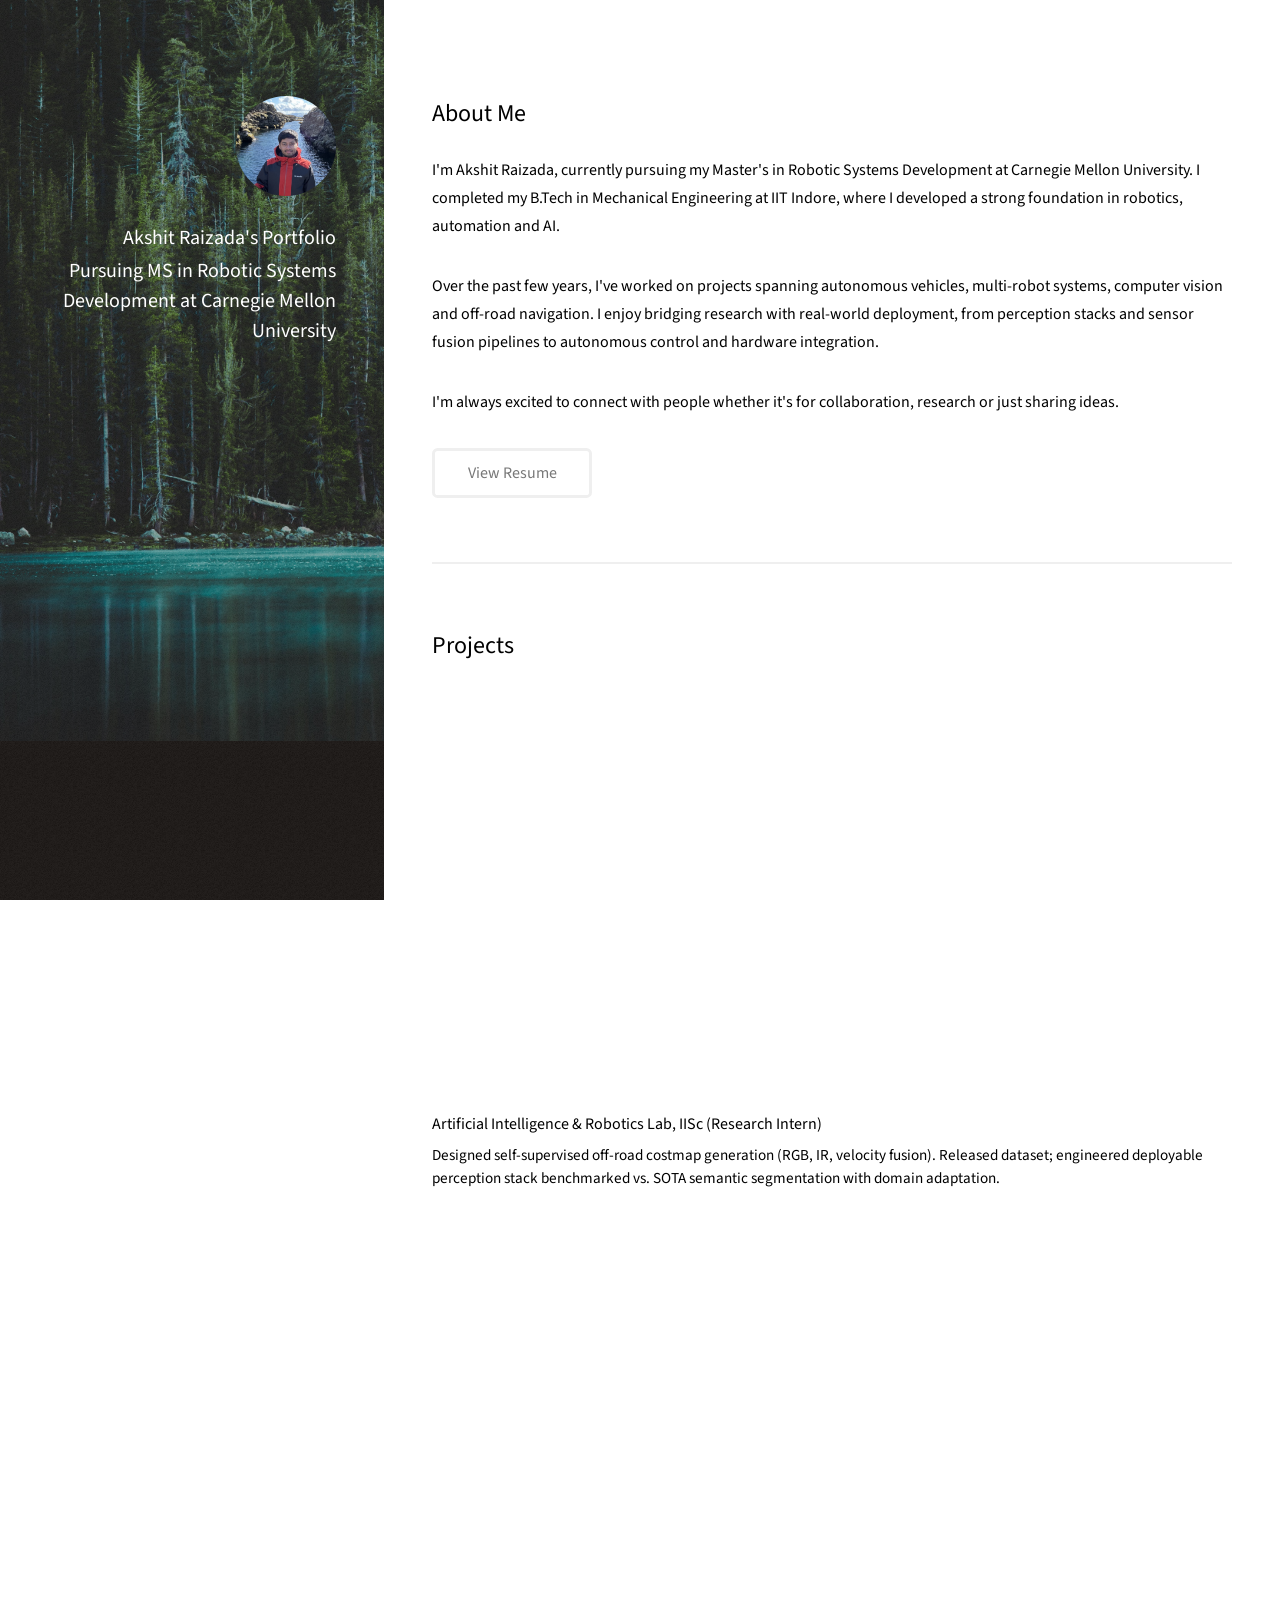
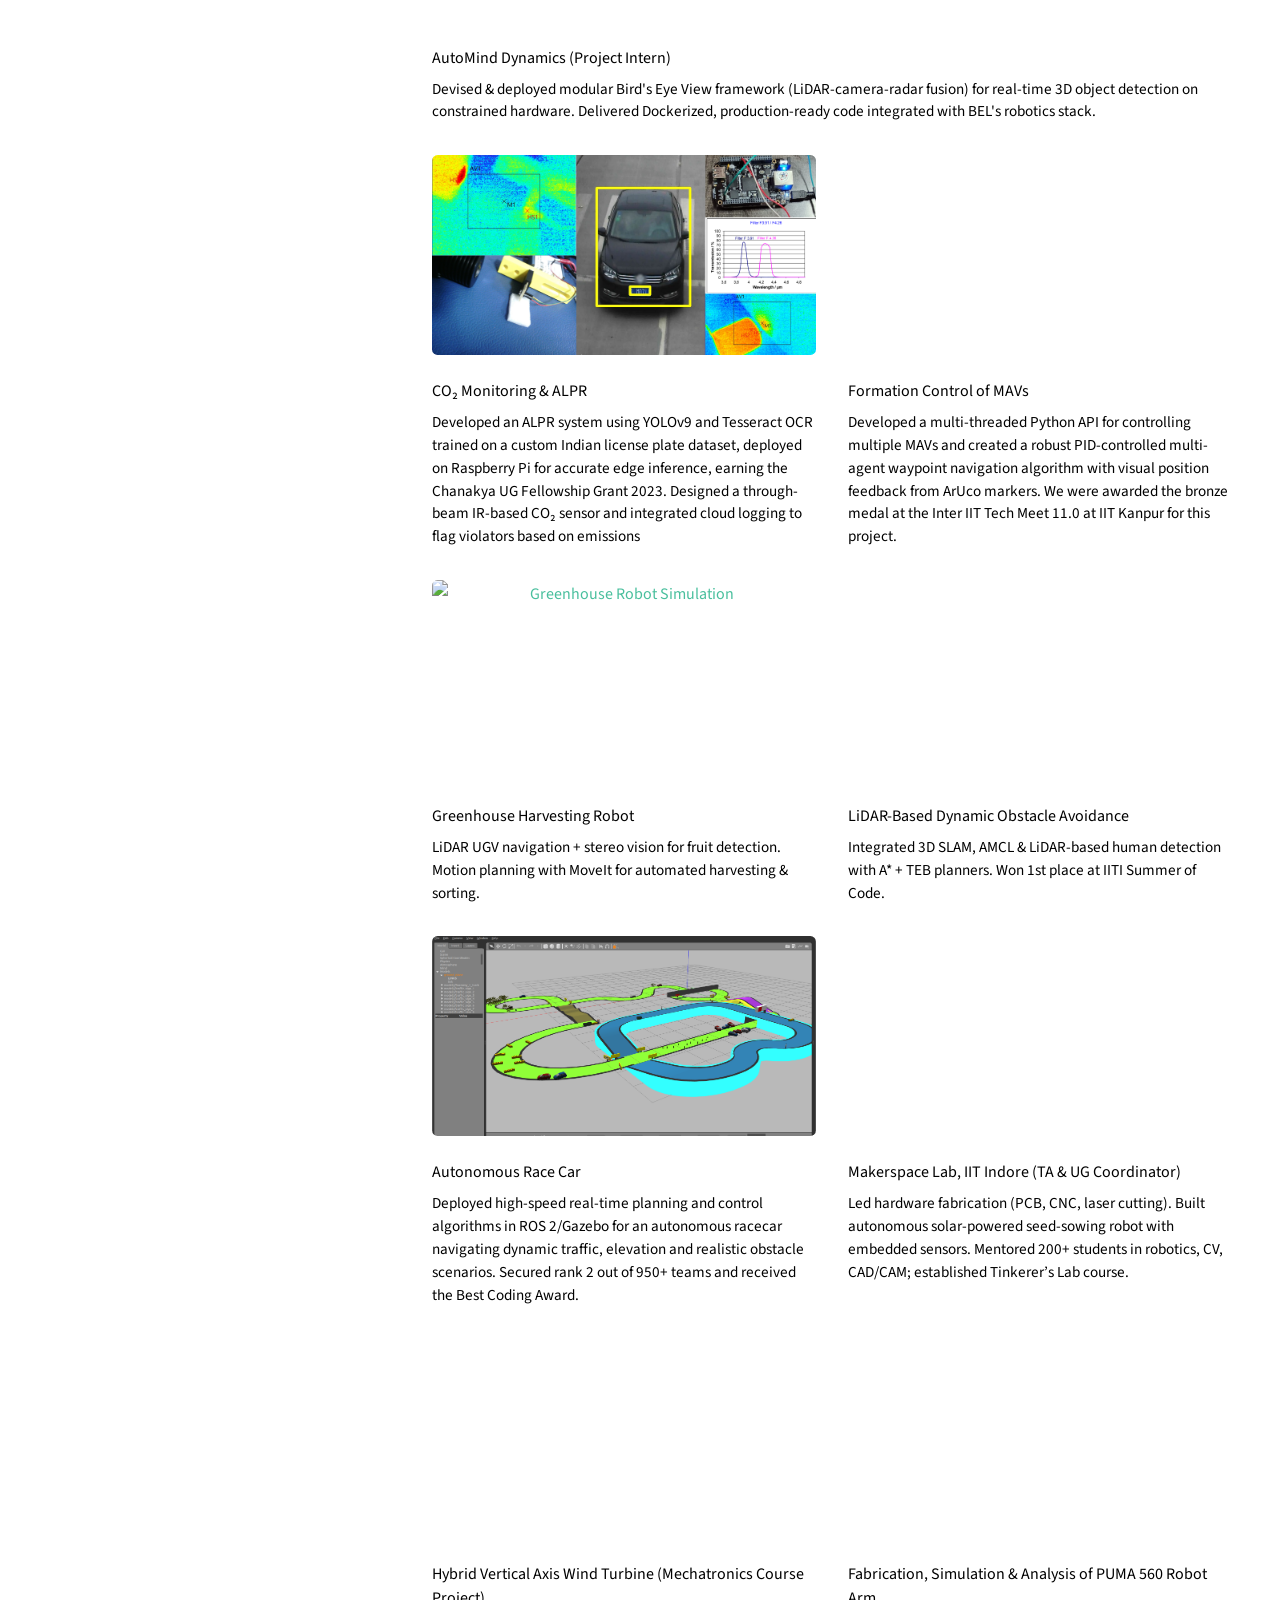
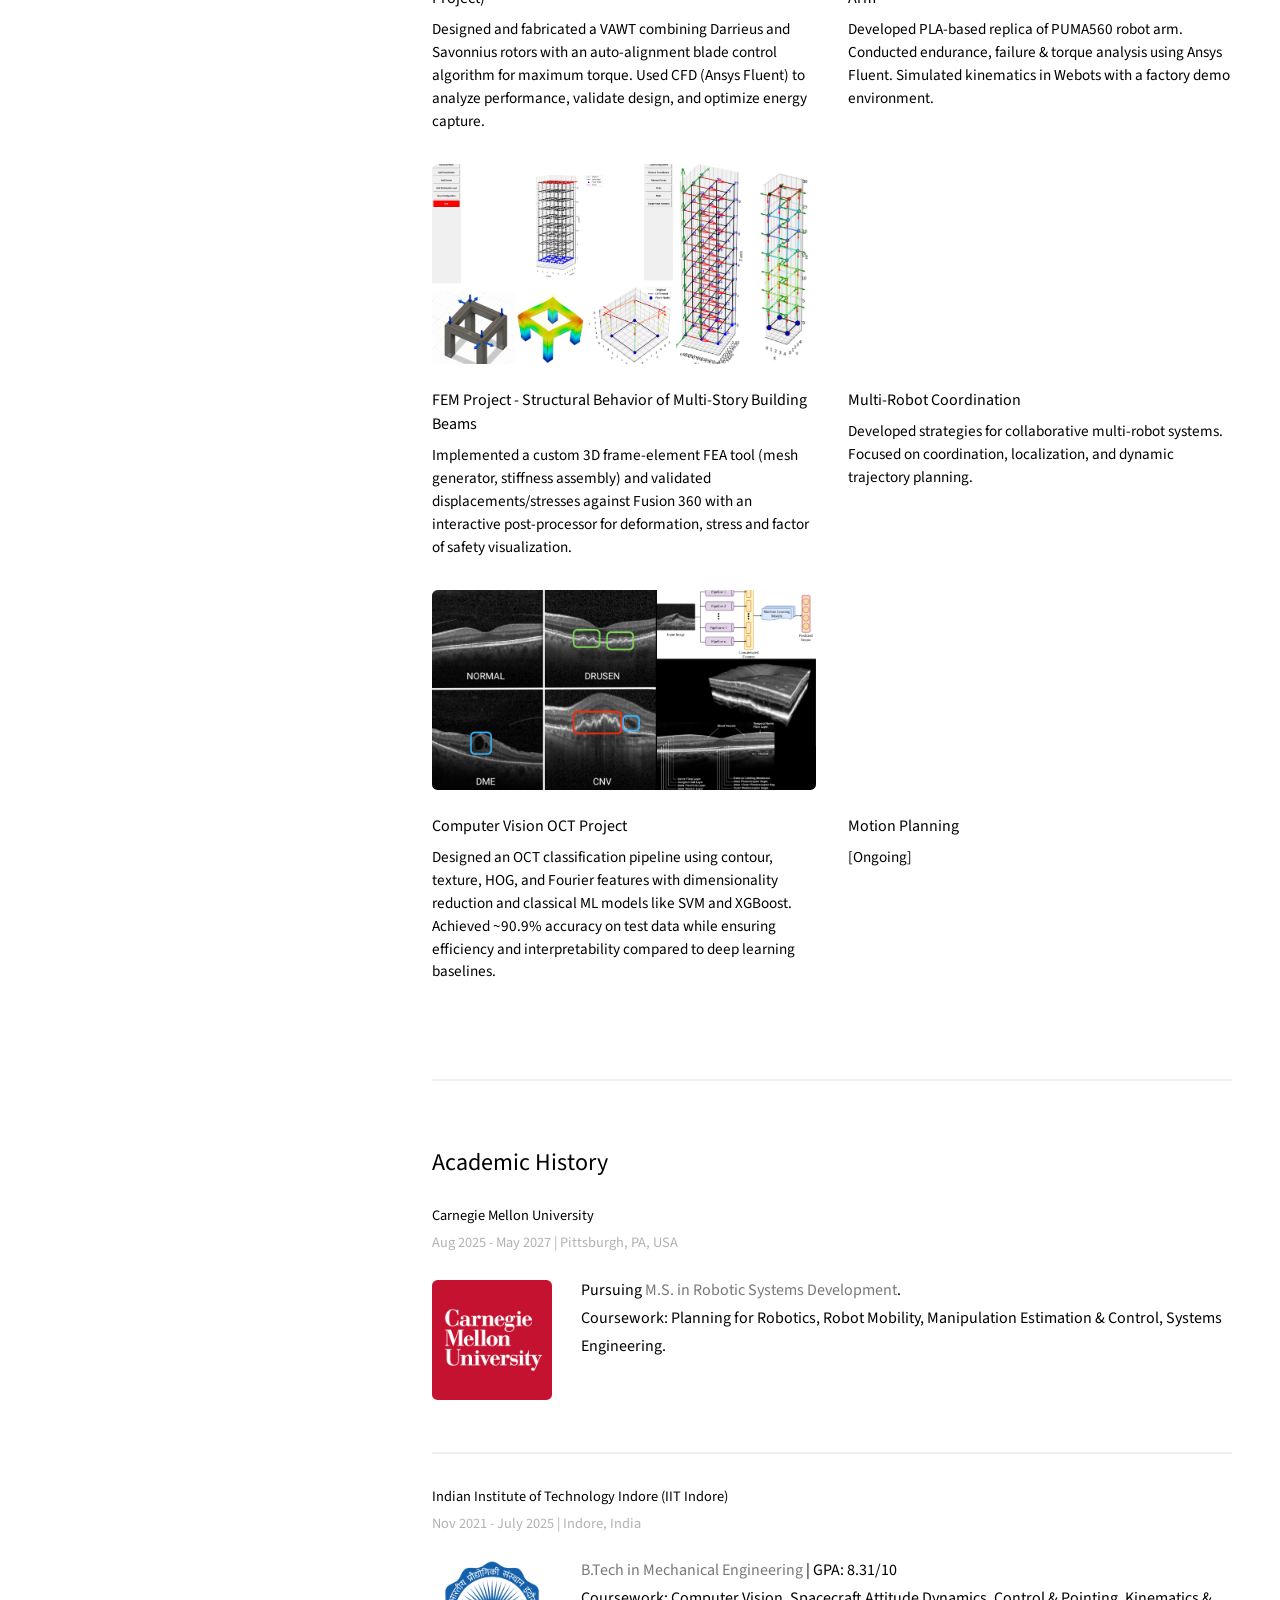
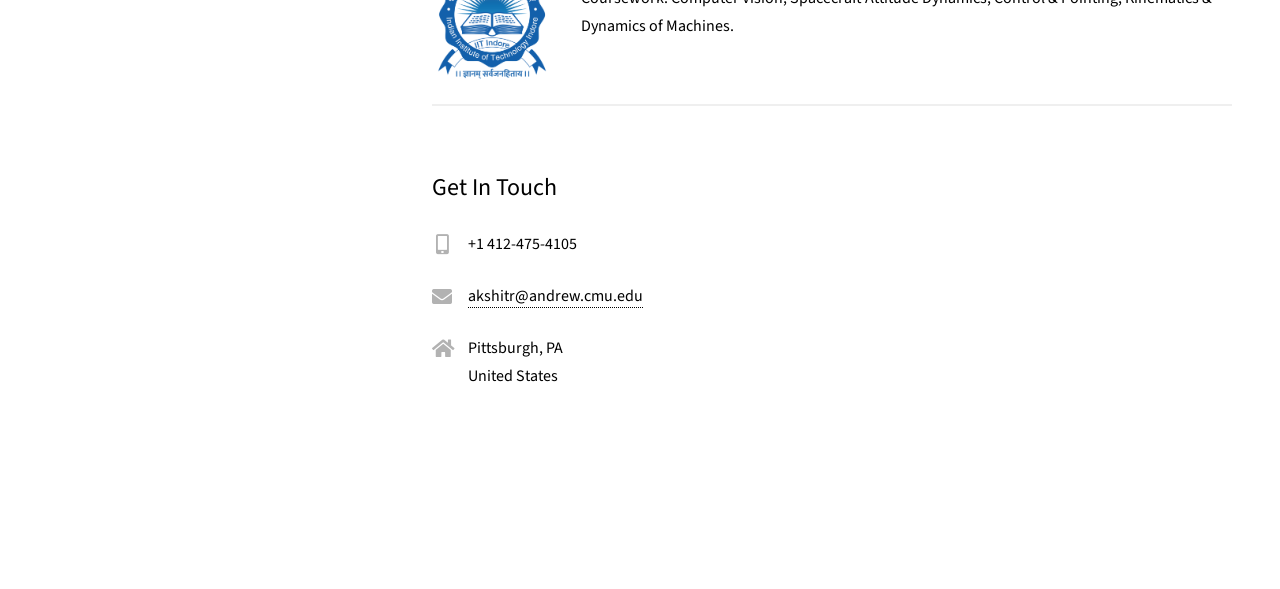
==== commit 3e59e370: "minor changes" ====
--- a/index.html
+++ b/index.html
@@ -28,7 +28,7 @@
 		<div id="main">
 			<section id="about">
   <h2>About Me</h2>
-  <p>I'm Akshit Raizada, currently pursuing my Master's in Robotic Systems Development at Carnegie Mellon University. I completed my B.Tech in Mechanical Engineering at IIT Indore, where I developed a strong foundation in robotics, automation, and AI.
+  <p>I'm Akshit Raizada, currently pursuing my Master's in Robotic Systems Development at Carnegie Mellon University. I completed my B.Tech in Mechanical Engineering at IIT Indore, where I developed a strong foundation in robotics, automation and AI.
 </p>
 <p>Over the past few years, I've worked on projects spanning autonomous vehicles, multi-robot systems, computer vision and off-road navigation. I enjoy bridging research with real-world deployment, from perception stacks and sensor fusion pipelines to autonomous control and hardware integration.
 </p>
@@ -69,7 +69,7 @@
 							</video>
 						</a>
 						<h3>AutoMind Dynamics (Project Intern)</h3>
-						<p>Devised & deployed modular Bird’s Eye View framework (LiDAR-camera-radar fusion) for real-time 3D object detection on constrained hardware. Delivered Dockerized, production-ready code integrated with BEL’s robotics stack.</p>
+						<p>Devised & deployed modular Bird's Eye View framework (LiDAR-camera-radar fusion) for real-time 3D object detection on constrained hardware. Delivered Dockerized, production-ready code integrated with BEL's robotics stack.</p>
 					</article>
 
 					<!-- ALPR -->
@@ -119,7 +119,7 @@
 							<img src="images/NXP.png" alt="Race track" />
 						</a>
 						<h3>Autonomous Race Car</h3>
-						<p>Deployed high-speed real-time planning and control algorithms in ROS 2/Gazebo for an autonomous racecar navigating dynamic traffic, elevation and realistic obstacle scenarios. Secured rank 2 out of 950+ teams and received the Best Coding Award.
+						<p>Deployed high-speed real-time planning and control algorithms in ROS 2/Gazebo for an autonomous racecar navigating dynamic traffic, elevation and realistic obstacle scenarios. Secured rank 2 out of 950+ teams and received the Best Coding Award.
 </p>
 					</article>
 
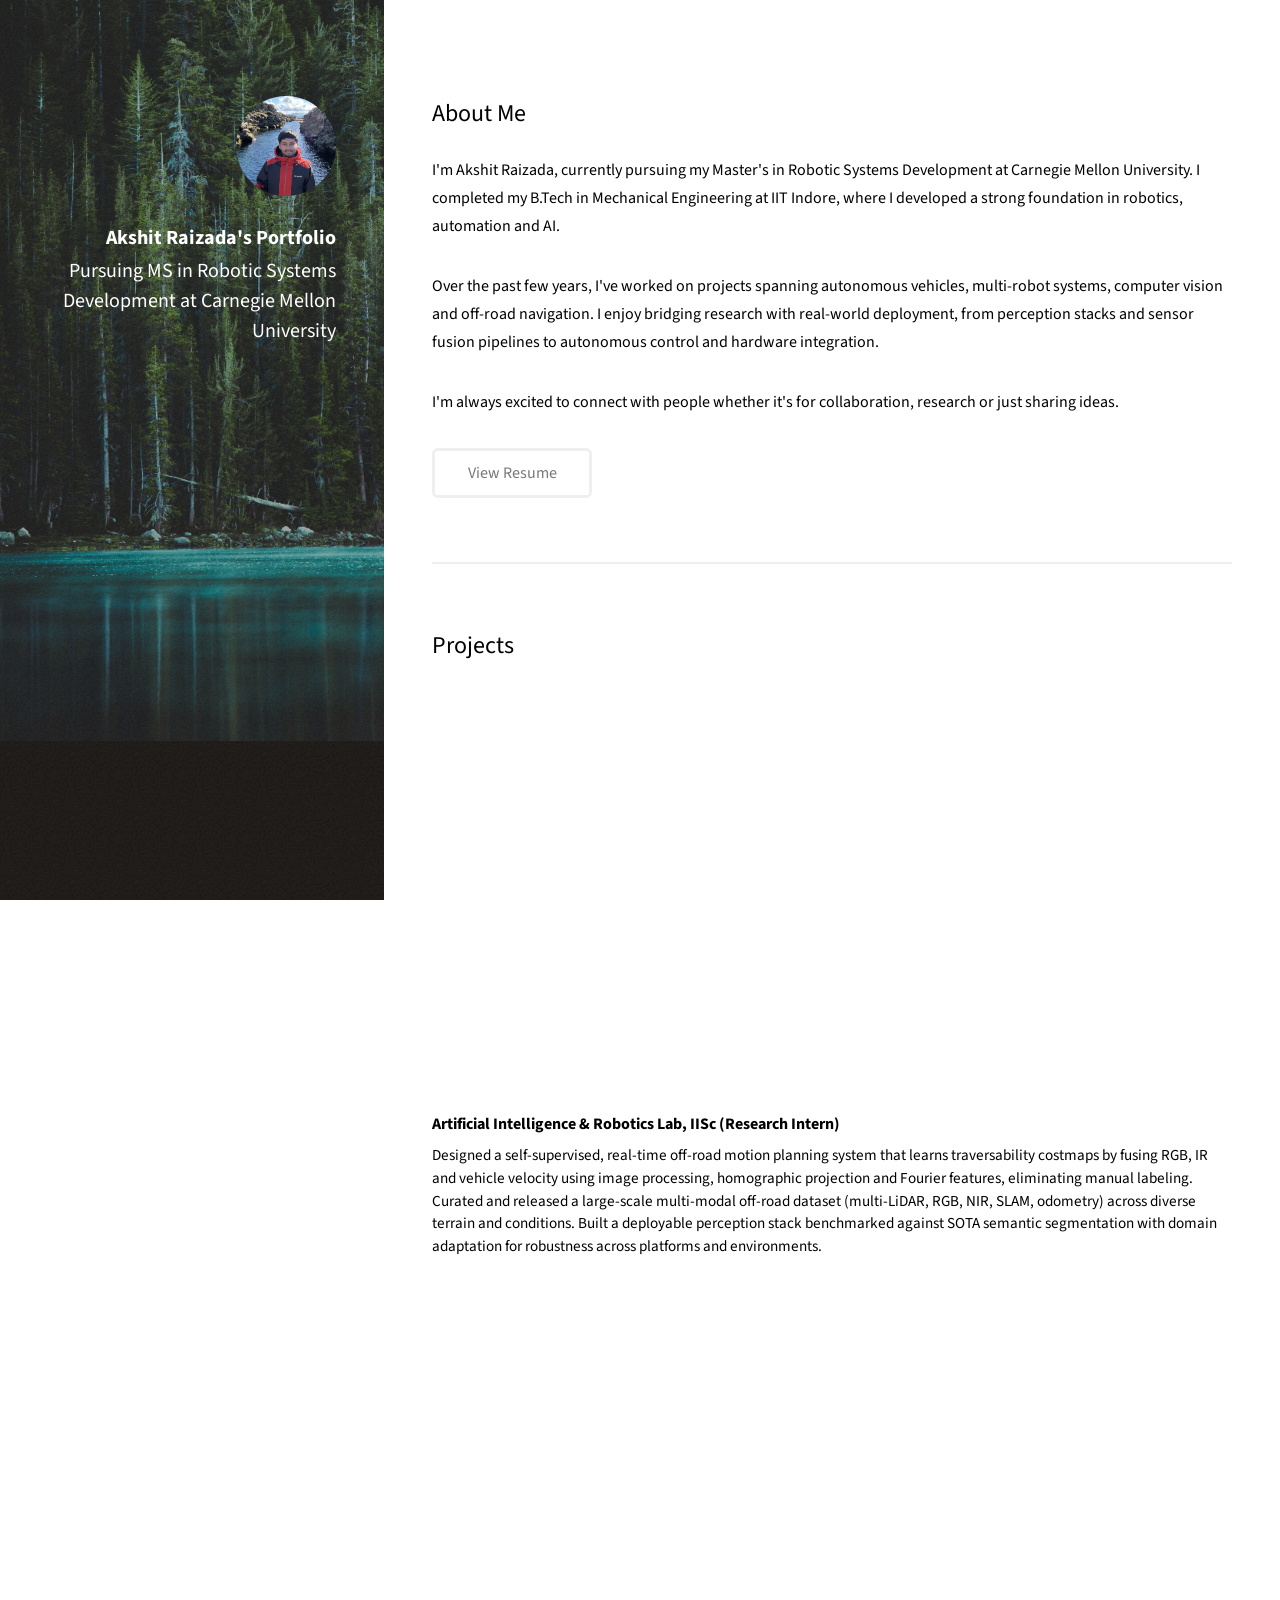
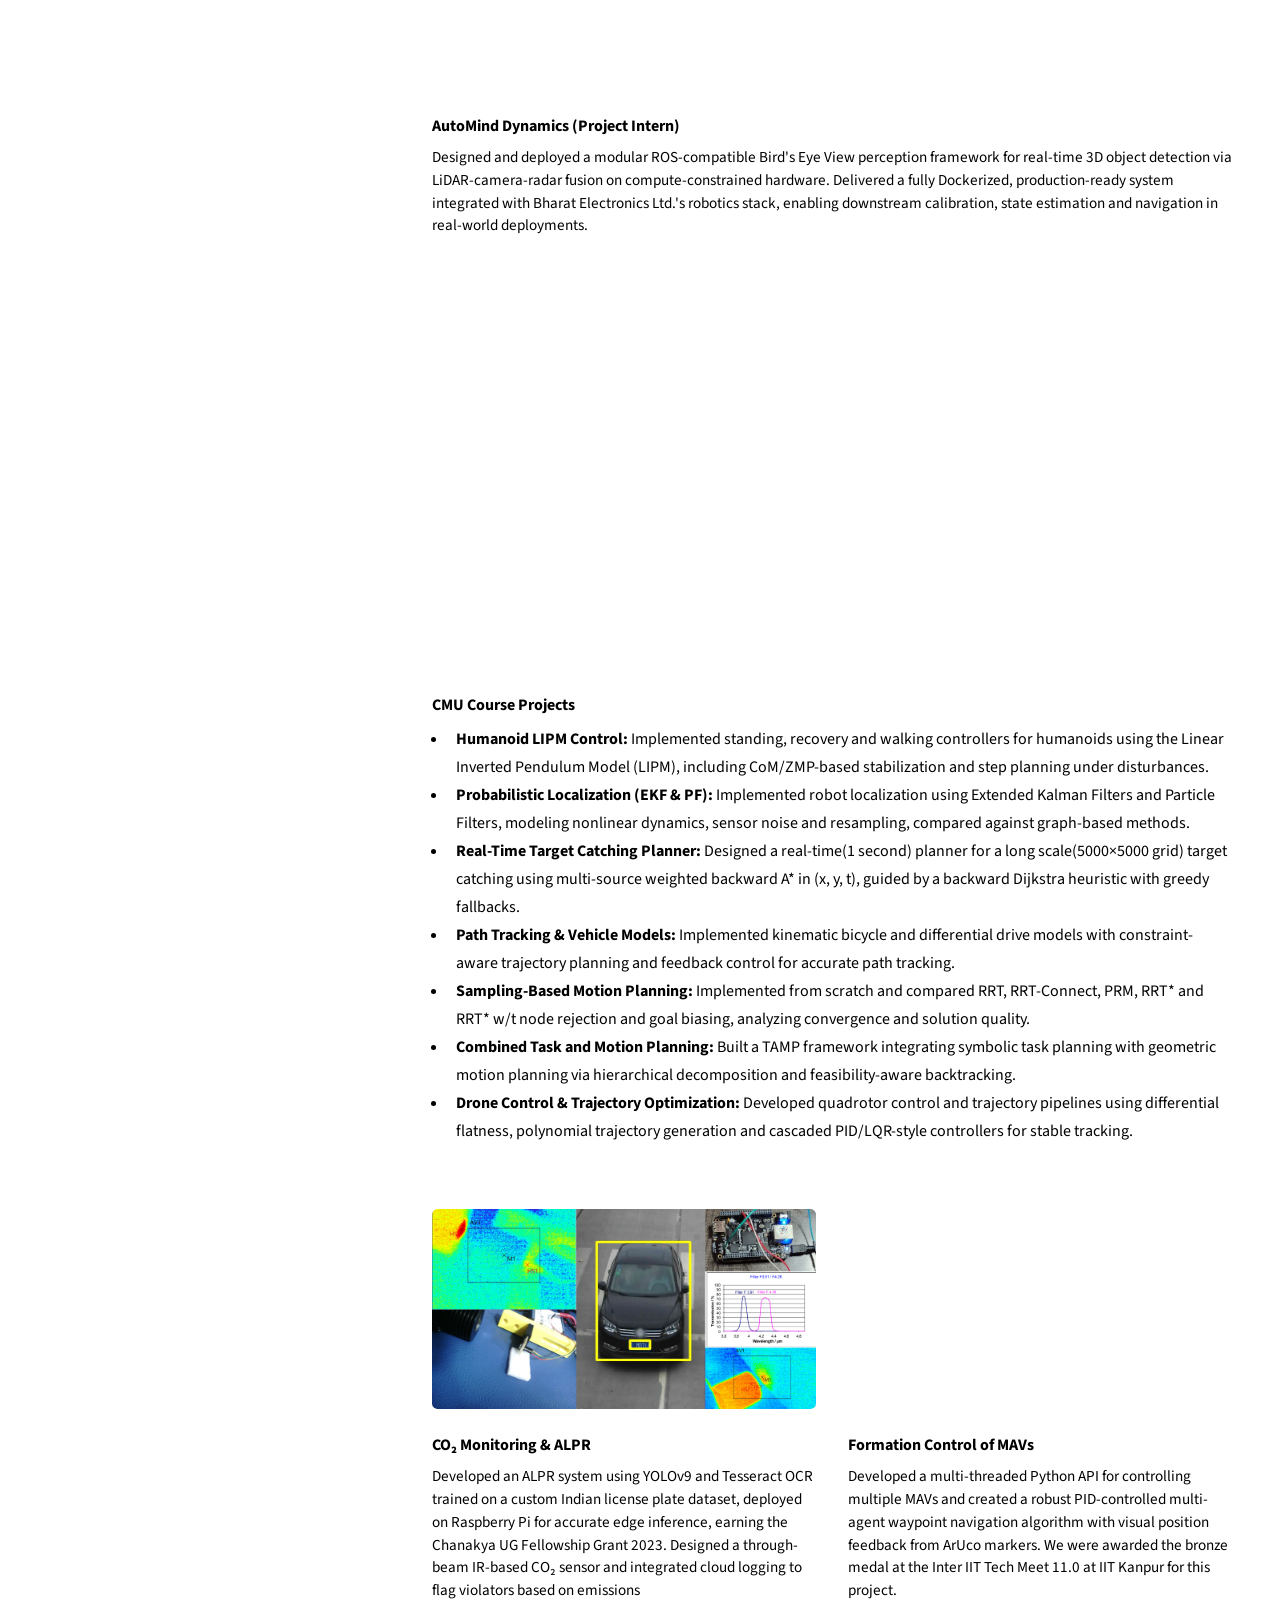
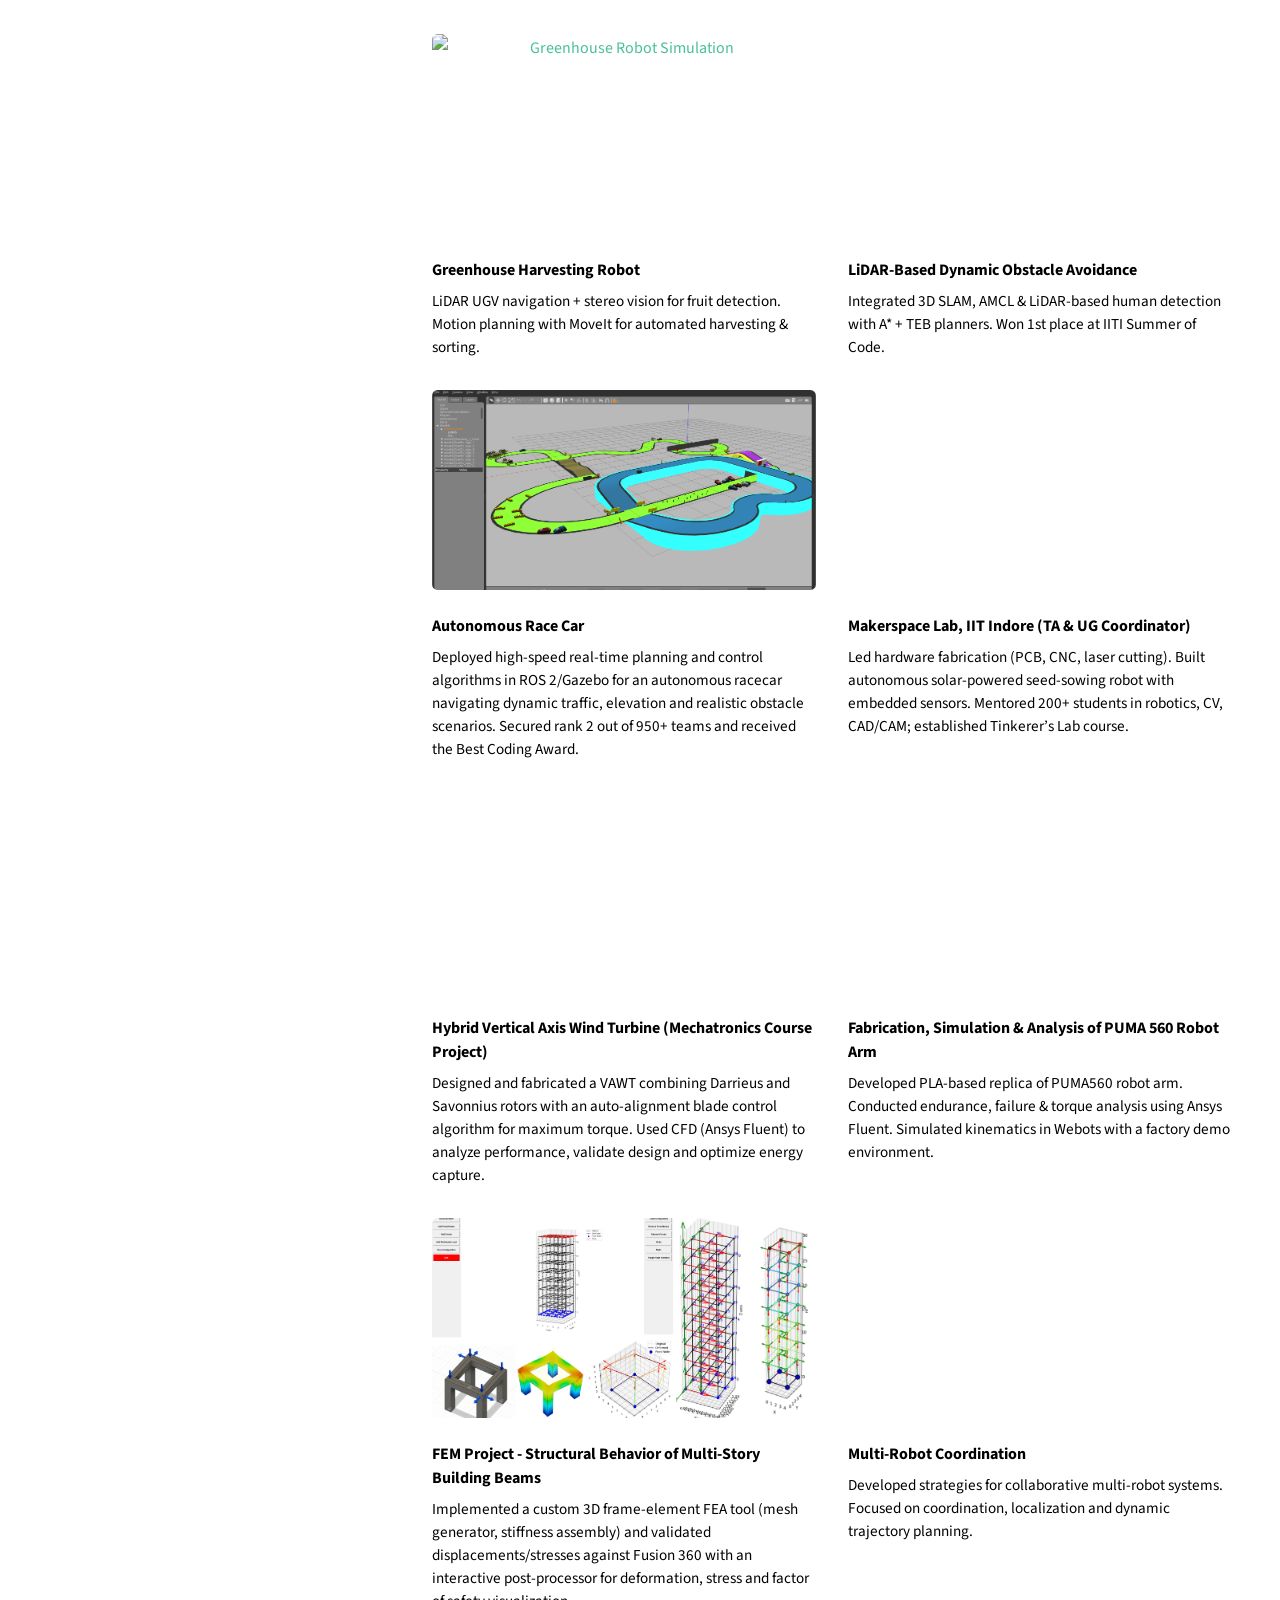
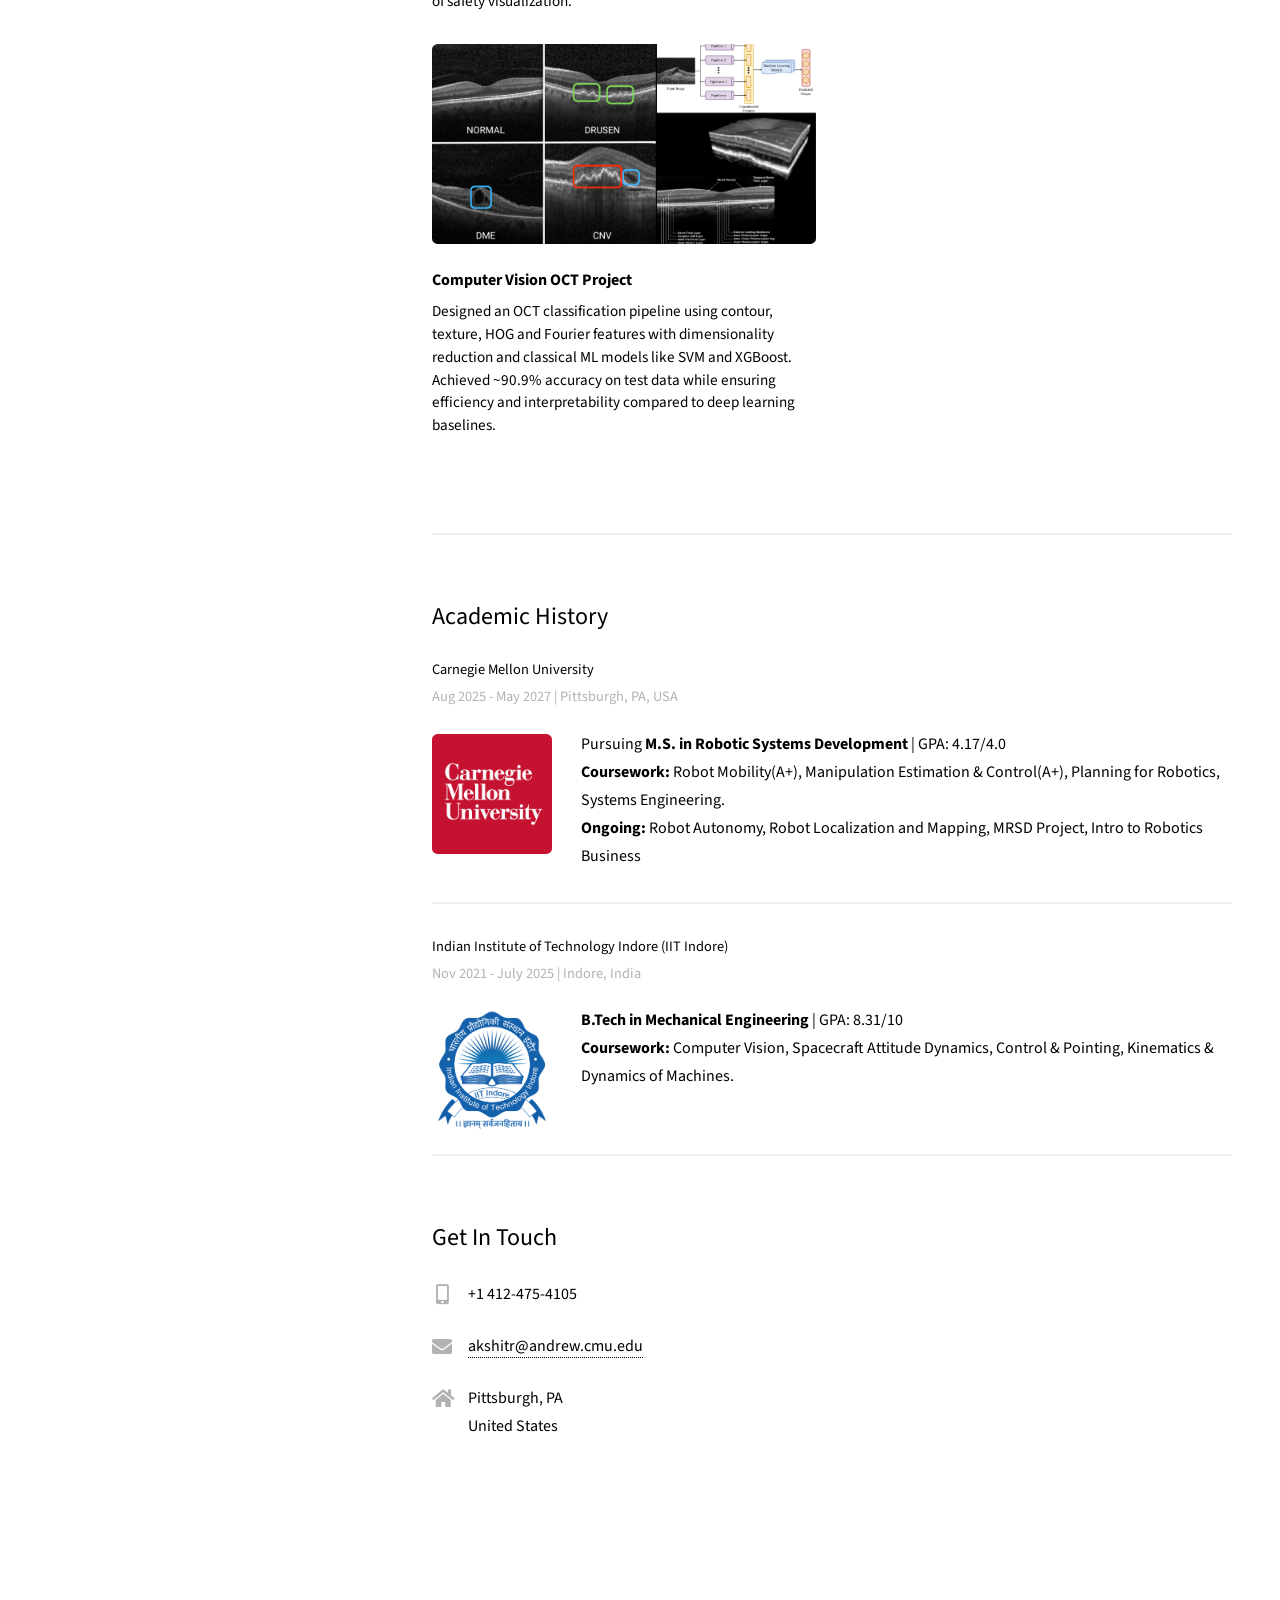
==== commit 21e30c0c: "Add files via upload" ====
--- a/index.html
+++ b/index.html
@@ -20,7 +20,7 @@
 			<div class="inner">
 				<a href="#" class="image avatar"><img src="images/avatar.jpg" alt="" /></a>
 				<h1><strong>Akshit Raizada's Portfolio</strong></h1>
-				<h3><strong>Pursuing MS in Robotic Systems Development at Carnegie Mellon University</strong></h3>
+				<h3>Pursuing MS in Robotic Systems Development at Carnegie Mellon University</h3>
 			</div>
 		</header>
 
@@ -52,85 +52,130 @@
 
 					<!-- IISc -->
 					<article class="col-12 work-item">
-						<a href="projects/iisc/index.html" class="image fit thumb">
+						<a href="https://arxiv.org/abs/2412.03173" class="image fit thumb">
 							<video autoplay muted loop playsinline disablePictureInPicture controlslist="nodownload nofullscreen noremoteplayback">
 								<source src="videos/IRisPath_Preview.mp4" type="video/mp4">
 							</video>
 						</a>
-						<h3>Artificial Intelligence & Robotics Lab, IISc (Research Intern)</h3>
-						<p>Designed self-supervised off-road costmap generation (RGB, IR, velocity fusion). Released dataset; engineered deployable perception stack benchmarked vs. SOTA semantic segmentation with domain adaptation.</p>
+						<h3><b>Artificial Intelligence & Robotics Lab, IISc (Research Intern)</b></h3>
+						<p>
+						Designed a self-supervised, real-time off-road motion planning system that learns traversability costmaps by fusing RGB, IR and vehicle velocity using image processing, homographic projection and Fourier features, eliminating manual labeling. Curated and released a large-scale multi-modal off-road dataset (multi-LiDAR, RGB, NIR, SLAM, odometry) across diverse terrain and conditions. Built a deployable perception stack benchmarked against SOTA semantic segmentation with domain adaptation for robustness across platforms and environments.
+						</p>
+
 					</article>
 					
 					<!-- AutoMind -->
 					<article class="col-12 work-item">
-						<a href="projects/automind/index.html" class="image fit thumb">
+						<a href="https://github.com/AkshitRaizada/bevfusion-ros" class="image fit thumb">
 							<video autoplay muted loop playsinline disablePictureInPicture controlslist="nodownload nofullscreen noremoteplayback">
 								<source src="videos/out-3.mp4" type="video/mp4">
 							</video>
 						</a>
-						<h3>AutoMind Dynamics (Project Intern)</h3>
-						<p>Devised & deployed modular Bird's Eye View framework (LiDAR-camera-radar fusion) for real-time 3D object detection on constrained hardware. Delivered Dockerized, production-ready code integrated with BEL's robotics stack.</p>
+						<h3><b>AutoMind Dynamics (Project Intern)</b></h3>
+						<p>
+						Designed and deployed a modular ROS-compatible Bird's Eye View perception framework for real-time 3D object detection via LiDAR-camera-radar fusion on compute-constrained hardware. Delivered a fully Dockerized, production-ready system integrated with Bharat Electronics Ltd.'s robotics stack, enabling downstream calibration, state estimation and navigation in real-world deployments.
+						</p>
+					</article>
+
+					<!-- CMU Mini Projects -->
+					<article class="col-12 work-item">
+						<a href="https://drive.google.com/file/d/1mdwK58aKT661PFgOugNN1vy2KYy3GGB0/view?usp=sharing" class="image fit thumb">
+							<video autoplay muted loop playsinline disablePictureInPicture controlslist="nodownload nofullscreen noremoteplayback">
+								<source src="videos/CMU_SEM_1.mp4" type="video/mp4">
+							</video>
+						</a>
+						<h3><b>CMU Course Projects</b></h3>
+						<ul>
+							<li>
+								<strong>Humanoid LIPM Control:</strong> Implemented standing, recovery and walking controllers for humanoids using the Linear Inverted Pendulum Model (LIPM), including CoM/ZMP-based stabilization and step planning under disturbances.
+							</li>
+
+							<li>
+								<strong>Probabilistic Localization (EKF & PF):</strong> Implemented robot localization using Extended Kalman Filters and Particle Filters, modeling nonlinear dynamics, sensor noise and resampling, compared against graph-based methods.
+							</li>
+
+							<li>
+								<strong>Real-Time Target Catching Planner:</strong> Designed a real-time(1 second) planner for a long scale(5000×5000 grid) target catching using multi-source weighted backward A* in (x, y, t), guided by a backward Dijkstra heuristic with greedy fallbacks.
+							</li>
+
+							<li>
+								<strong>Path Tracking & Vehicle Models:</strong> Implemented kinematic bicycle and differential drive models with constraint-aware trajectory planning and feedback control for accurate path tracking.
+							</li>
+
+							<li>
+								<strong>Sampling-Based Motion Planning:</strong> Implemented from scratch and compared RRT, RRT-Connect, PRM, RRT* and RRT* w/t node rejection and goal biasing, analyzing convergence and solution quality.
+							</li>
+
+							<li>
+								<strong>Combined Task and Motion Planning:</strong> Built a TAMP framework integrating symbolic task planning with geometric motion planning via hierarchical decomposition and feasibility-aware backtracking.
+							</li>
+
+							<li>
+								<strong>Drone Control & Trajectory Optimization:</strong> Developed quadrotor control and trajectory pipelines using differential flatness, polynomial trajectory generation and cascaded PID/LQR-style controllers for stable tracking.
+							</li>
+							</ul>
+
 					</article>
 
 					<!-- ALPR -->
 					<article class="col-6 col-12-xsmall work-item">
-						<a href="projects/alpr/index.html" class="image fit thumb">
+						<a href="https://drive.google.com/file/d/1Yglb4eFA787Vi9uK2ZICcCb-wesEdgjm/view?usp=sharing" class="image fit thumb">
 							<img src="images/CO2.png" alt="IRisPath Project Preview" />
 						</a>
-						<h3>CO₂ Monitoring & ALPR</h3>
+						<h3><b>CO₂ Monitoring & ALPR</b></h3>
 						<p>Developed an ALPR system using YOLOv9 and Tesseract OCR trained on a custom Indian license plate dataset, deployed on Raspberry Pi for accurate edge inference, earning the Chanakya UG Fellowship Grant 2023. Designed a through-beam IR-based CO₂ sensor and integrated cloud logging to flag violators based on emissions
 						</p>
 					</article>
 
 					<!-- Formation Control -->
 					<article class="col-6 col-12-xsmall work-item">
-						<a href="projects/formation/index.html" class="image fit thumb">
+						<a href="https://github.com/IVDC-Club-IIT-Indore/DroneSwarm-InterIIT-2023" class="image fit thumb">
 							<video autoplay muted loop playsinline disablePictureInPicture controlslist="nodownload nofullscreen noremoteplayback">
 								<source src="videos/Drona_Preview.mp4" type="video/mp4">
 							</video>
 						</a>
-						<h3>Formation Control of MAVs</h3>
+						<h3><b>Formation Control of MAVs</b></h3>
 						<p>Developed a multi-threaded Python API for controlling multiple MAVs and created a robust PID-controlled multi-agent waypoint navigation algorithm with visual position feedback from ArUco markers. We were awarded the bronze medal at the Inter IIT Tech Meet 11.0 at IIT Kanpur for this project.</p>
 					</article>
 
 					<!-- Greenhouse -->
 					<article class="col-6 col-12-xsmall work-item">
-						<a href="projects/greenhouse/index.html" class="image fit thumb">
+						<a href="https://github.com/AkshitRaizada/eYRC-KrishiBot" class="image fit thumb">
 							<img src="videos/simulation.gif" alt="Greenhouse Robot Simulation" />
 						</a>
-						<h3>Greenhouse Harvesting Robot</h3>
+						<h3><b>Greenhouse Harvesting Robot</b></h3>
 						<p>LiDAR UGV navigation + stereo vision for fruit detection. Motion planning with MoveIt for automated harvesting & sorting.</p>
 					</article>
 
 					<!-- LiDAR Avoidance -->
 					<article class="col-6 col-12-xsmall work-item">
-						<a href="projects/lidar/index.html" class="image fit thumb">
+						<a href="https://github.com/IVDC-Club-IIT-Indore/IITISoC-22-Auto3-LiDAR-Obstacle-Avoidance-Robots" class="image fit thumb">
 							<video autoplay muted loop playsinline disablePictureInPicture controlslist="nodownload nofullscreen noremoteplayback">
 								<source src="videos/lidar.mp4" type="video/mp4">
 							</video>
 						</a>
-						<h3>LiDAR-Based Dynamic Obstacle Avoidance</h3>
+						<h3><b>LiDAR-Based Dynamic Obstacle Avoidance</b></h3>
 						<p>Integrated 3D SLAM, AMCL & LiDAR-based human detection with A* + TEB planners. Won 1st place at IITI Summer of Code.</p>
 					</article>
 
 					<!-- Race Car -->
 					<article class="col-6 col-12-xsmall work-item">
-						<a href="projects/nxp/index.html" class="image fit thumb">
+						<a href="https://github.com/AkshitRaizada/NXP-AIM-Smart-Car" class="image fit thumb">
 							<img src="images/NXP.png" alt="Race track" />
 						</a>
-						<h3>Autonomous Race Car</h3>
+						<h3><b>Autonomous Race Car</b></h3>
 						<p>Deployed high-speed real-time planning and control algorithms in ROS 2/Gazebo for an autonomous racecar navigating dynamic traffic, elevation and realistic obstacle scenarios. Secured rank 2 out of 950+ teams and received the Best Coding Award.
 </p>
 					</article>
 
 					<!-- Makerspace -->
 					<article class="col-6 col-12-xsmall work-item">
-						<a href="projects/makerspace/index.html" class="image fit thumb">
+						<a href="https://makerspace.iiti.ac.in/" class="image fit thumb">
 							<video autoplay muted loop playsinline disablePictureInPicture controlslist="nodownload nofullscreen noremoteplayback">
 								<source src="videos/makerspace.mp4" type="video/mp4">
 							</video>
 						</a>
-						<h3>Makerspace Lab, IIT Indore (TA & UG Coordinator)</h3>
+						<h3><b>Makerspace Lab, IIT Indore (TA & UG Coordinator)</b></h3>
 						<p>Led hardware fabrication (PCB, CNC, laser cutting). Built autonomous solar-powered seed-sowing robot with embedded sensors. Mentored 200+ students in robotics, CV, CAD/CAM; established Tinkerer’s Lab course.</p>
 					</article>
 
@@ -141,20 +186,20 @@
 								<source src="videos/VAWT.mp4" type="video/mp4">
 							</video>
 						</a>
-						<h3>Hybrid Vertical Axis Wind Turbine (Mechatronics Course Project)</h3>
-						<p>
-							Designed and fabricated a VAWT combining Darrieus and Savonnius rotors with an auto-alignment blade control algorithm for maximum torque. Used CFD (Ansys Fluent) to analyze performance, validate design, and optimize energy capture.
+						<h3><b>Hybrid Vertical Axis Wind Turbine (Mechatronics Course Project)</b></h3>
+						<p>
+							Designed and fabricated a VAWT combining Darrieus and Savonnius rotors with an auto-alignment blade control algorithm for maximum torque. Used CFD (Ansys Fluent) to analyze performance, validate design and optimize energy capture.
 						</p>
 					</article>
 
 					<!-- PUMA 560 -->
 					<article class="col-6 col-12-xsmall work-item">
-						<a href="projects/puma/index.html" class="image fit thumb">
+						<a href="https://drive.google.com/file/d/1RPnXHniV2bNa38n57AGOyO2SVcyQpyx_/view?usp=sharing" class="image fit thumb">
 							<video autoplay muted loop playsinline disablePictureInPicture controlslist="nodownload nofullscreen noremoteplayback">
 								<source src="videos/puma.mp4" type="video/mp4">
 							</video>
 						</a>
-						<h3>Fabrication, Simulation & Analysis of PUMA 560 Robot Arm</h3>
+						<h3><b>Fabrication, Simulation & Analysis of PUMA 560 Robot Arm</b></h3>
 						<p>
 							Developed PLA-based replica of PUMA560 robot arm. Conducted endurance, failure & torque analysis using Ansys Fluent. 
 							Simulated kinematics in Webots with a factory demo environment.
@@ -166,7 +211,7 @@
 						<a href="projects/FEM/index.html" class="image fit thumb">
 							<img src="images/FEM.png" alt="Finite Element Method" />
 						</a>
-						<h3>FEM Project - Structural Behavior of Multi-Story Building Beams</h3>
+						<h3><b>FEM Project - Structural Behavior of Multi-Story Building Beams</b></h3>
 						<p>
 							Implemented a custom 3D frame-element FEA tool (mesh generator, stiffness assembly) and validated displacements/stresses against Fusion 360 with an interactive post-processor for deformation, stress and factor of safety visualization.
 						</p>
@@ -179,34 +224,21 @@
 								<source src="videos/multi_robot.mp4" type="video/mp4">
 							</video>
 						</a>
-						<h3>Multi-Robot Coordination</h3>
+						<h3><b>Multi-Robot Coordination</b></h3>
 						<p>
 							Developed strategies for collaborative multi-robot systems. 
-							Focused on coordination, localization, and dynamic trajectory planning.
+							Focused on coordination, localization and dynamic trajectory planning.
 						</p>
 					</article>
 
 					<!-- CV OCT -->
 					<article class="col-6 col-12-xsmall work-item">
-						<a href="projects/cv_oct/index.html" class="image fit thumb">
+						<a href="https://drive.google.com/file/d/1iH_I1AtgUBhbvSc0AEINk7imeVho6eWI/view?usp=sharing" class="image fit thumb">
 							<img src="images/CV.png" alt="Retinal OCT"/>
 						</a>
-						<h3>Computer Vision OCT Project</h3>
-						<p>
-							Designed an OCT classification pipeline using contour, texture, HOG, and Fourier features with dimensionality reduction and classical ML models like SVM and XGBoost. Achieved ~90.9% accuracy on test data while ensuring efficiency and interpretability compared to deep learning baselines.
-						</p>
-					</article>
-
-					<!-- Moving Target -->
-					<article class="col-6 col-12-xsmall work-item">
-						<a href="projects/moving_target/index.html" class="image fit thumb">
-							<video autoplay muted loop playsinline disablePictureInPicture controlslist="nodownload nofullscreen noremoteplayback">
-								<source src="videos/moving_target.mp4" type="video/mp4">
-							</video>
-						</a>
-						<h3>Motion Planning</h3>
-						<p>
-							[Ongoing]
+						<h3><b>Computer Vision OCT Project</b></h3>
+						<p>
+							Designed an OCT classification pipeline using contour, texture, HOG and Fourier features with dimensionality reduction and classical ML models like SVM and XGBoost. Achieved ~90.9% accuracy on test data while ensuring efficiency and interpretability compared to deep learning baselines.
 						</p>
 					</article>
 
@@ -226,10 +258,10 @@
 		</header>
 		<p>
 			<span class="image left"><img src="images/logos/CMU_logo.png" alt="CMU Logo" /></span>
-			Pursuing <strong>M.S. in Robotic Systems Development</strong>.<br />
-			Coursework: Planning for Robotics, Robot Mobility, Manipulation Estimation & Control, Systems Engineering.
+			Pursuing <strong>M.S. in Robotic Systems Development</strong> | GPA: 4.17/4.0<br />
+			<b>Coursework:</b> Robot Mobility(A+), Manipulation Estimation & Control(A+), Planning for Robotics, Systems Engineering.<br>
+			<b>Ongoing:</b> Robot Autonomy, Robot Localization and Mapping, MRSD Project, Intro to Robotics Business
 		</p>
-		<p>     </p>
 	</section>
 
 	<hr />
@@ -242,7 +274,7 @@
 		<p>
 			<span class="image left"><img src="images/logos/IITI_logo.png" alt="IIT Indore Logo" /></span>
 			<strong>B.Tech in Mechanical Engineering</strong> | GPA: 8.31/10<br />
-			Coursework: Computer Vision, Spacecraft Attitude Dynamics, Control & Pointing, Kinematics & Dynamics of Machines.
+			<b>Coursework:</b> Computer Vision, Spacecraft Attitude Dynamics, Control & Pointing, Kinematics & Dynamics of Machines.
 		</p>
 	</section>
 </section>
@@ -251,7 +283,7 @@
 			<!-- External Media -->
 			<!-- <section id="media">
 				<h2>External Media</h2>
-				<p>Appearances in newspapers, interviews, and online media will be listed here.</p>
+				<p>Appearances in newspapers, interviews and online media will be listed here.</p>
 				<ul>
 					<li><a href="#">Example Press Link 1</a></li>
 					<li><a href="#">Example Press Link 2</a></li>
--- a/assets/css/main.css
+++ b/assets/css/main.css
@@ -156,8 +156,8 @@
 		}
 
 	strong, b {
-		color: #787878;
-		font-weight: 400;
+		color: #000000;
+		font-weight: 700;
 	}
 
 	em, i {
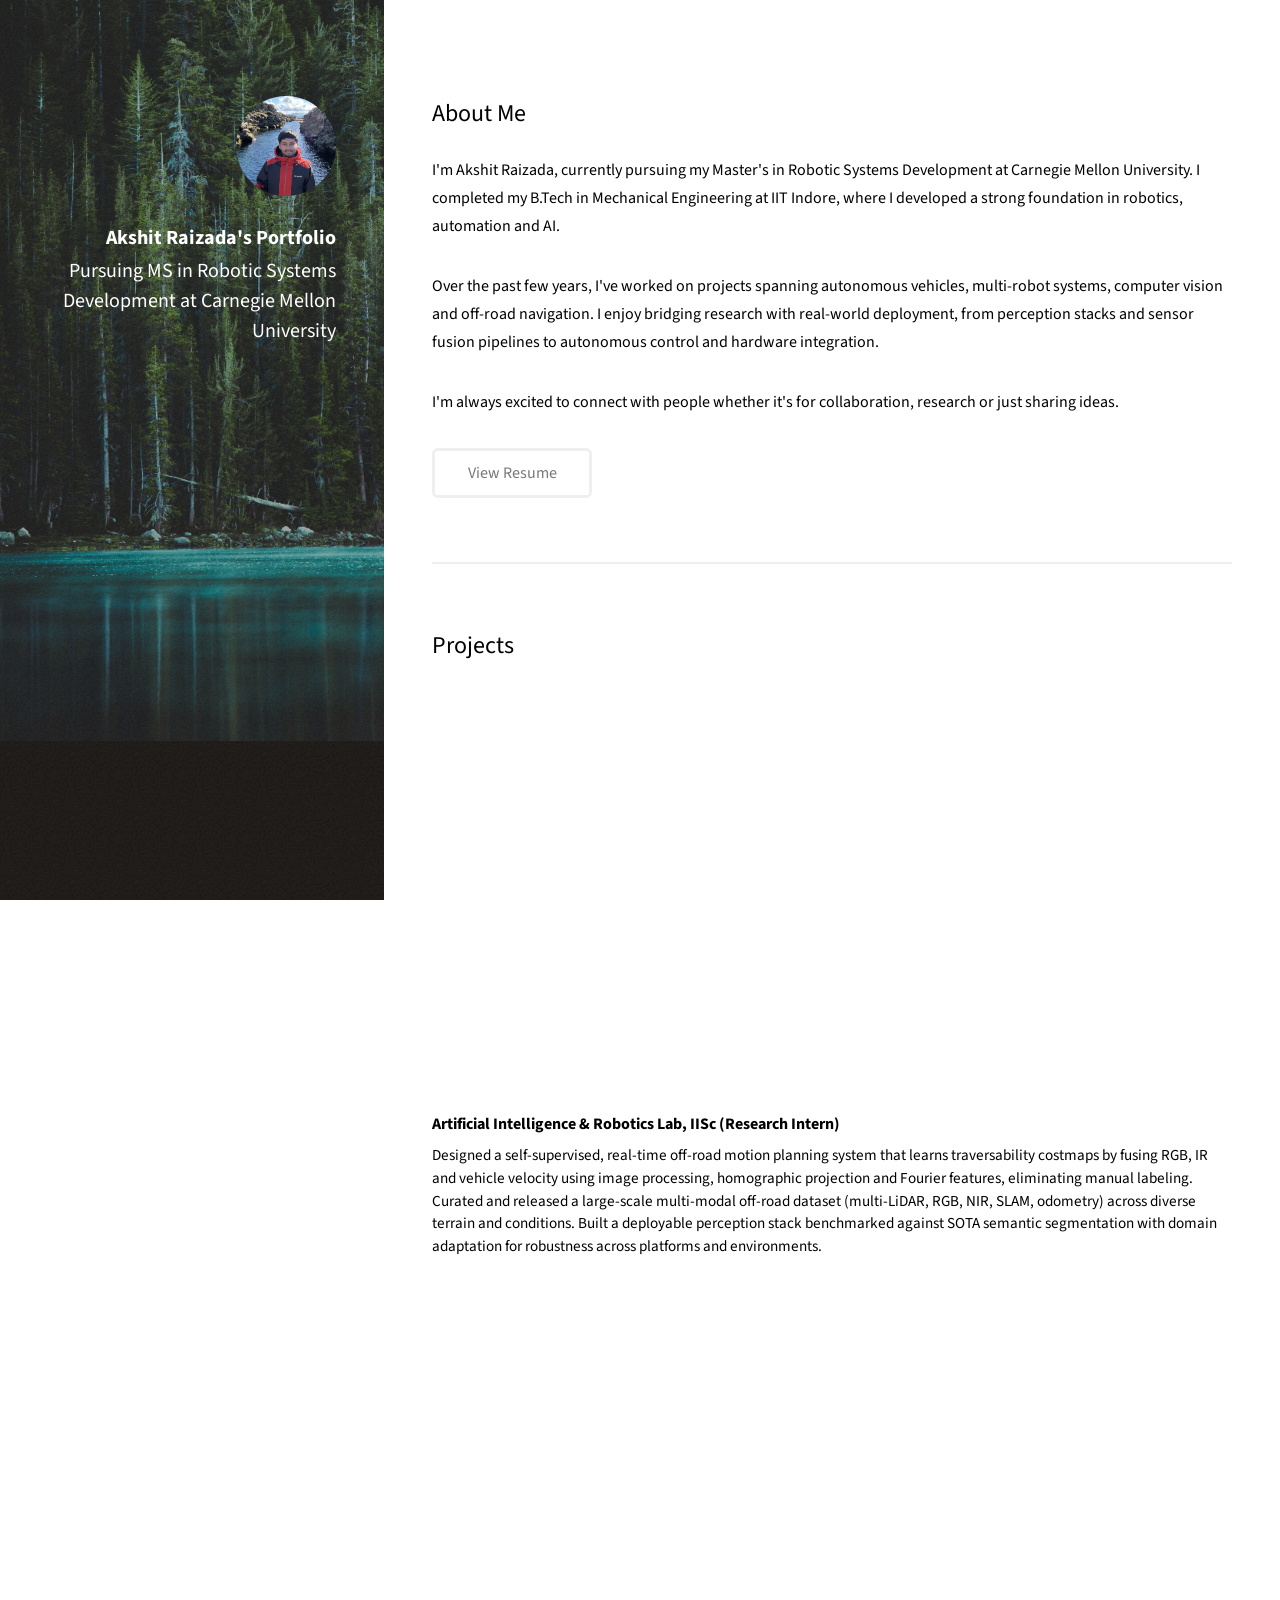
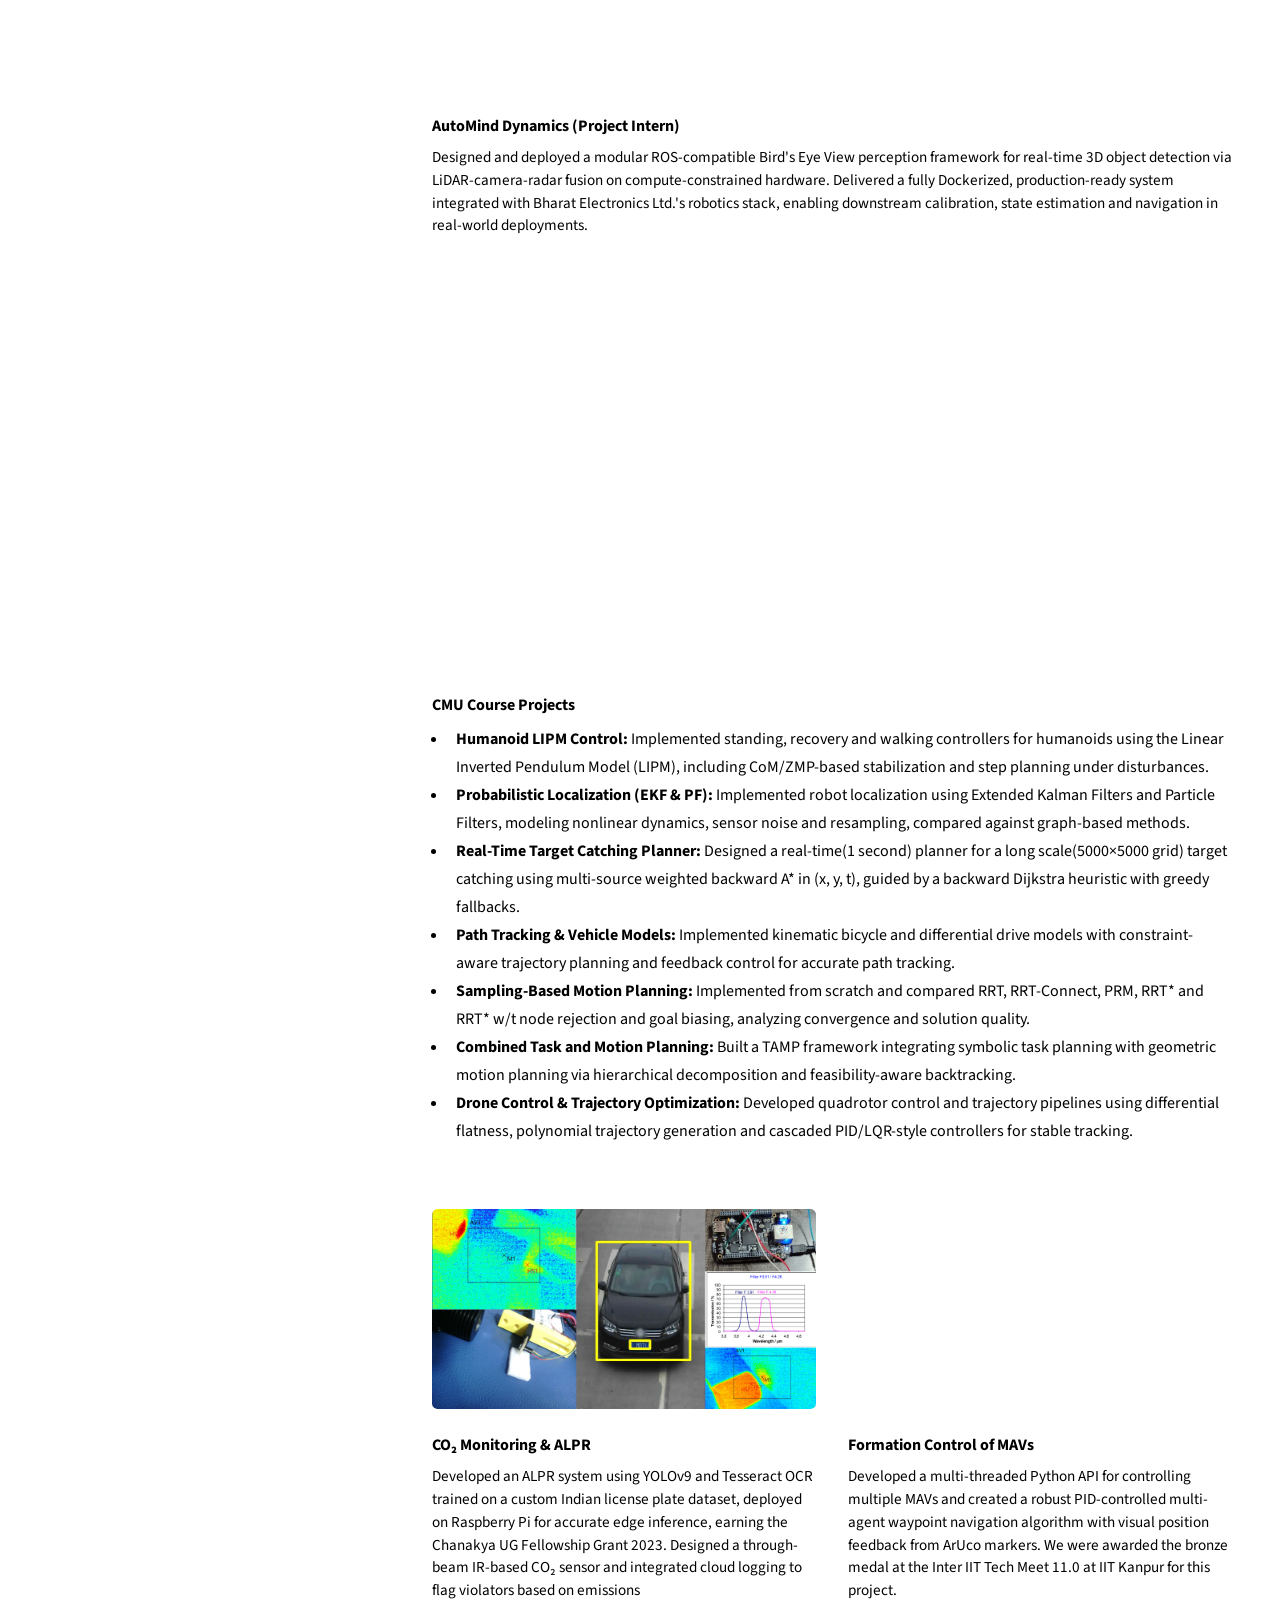
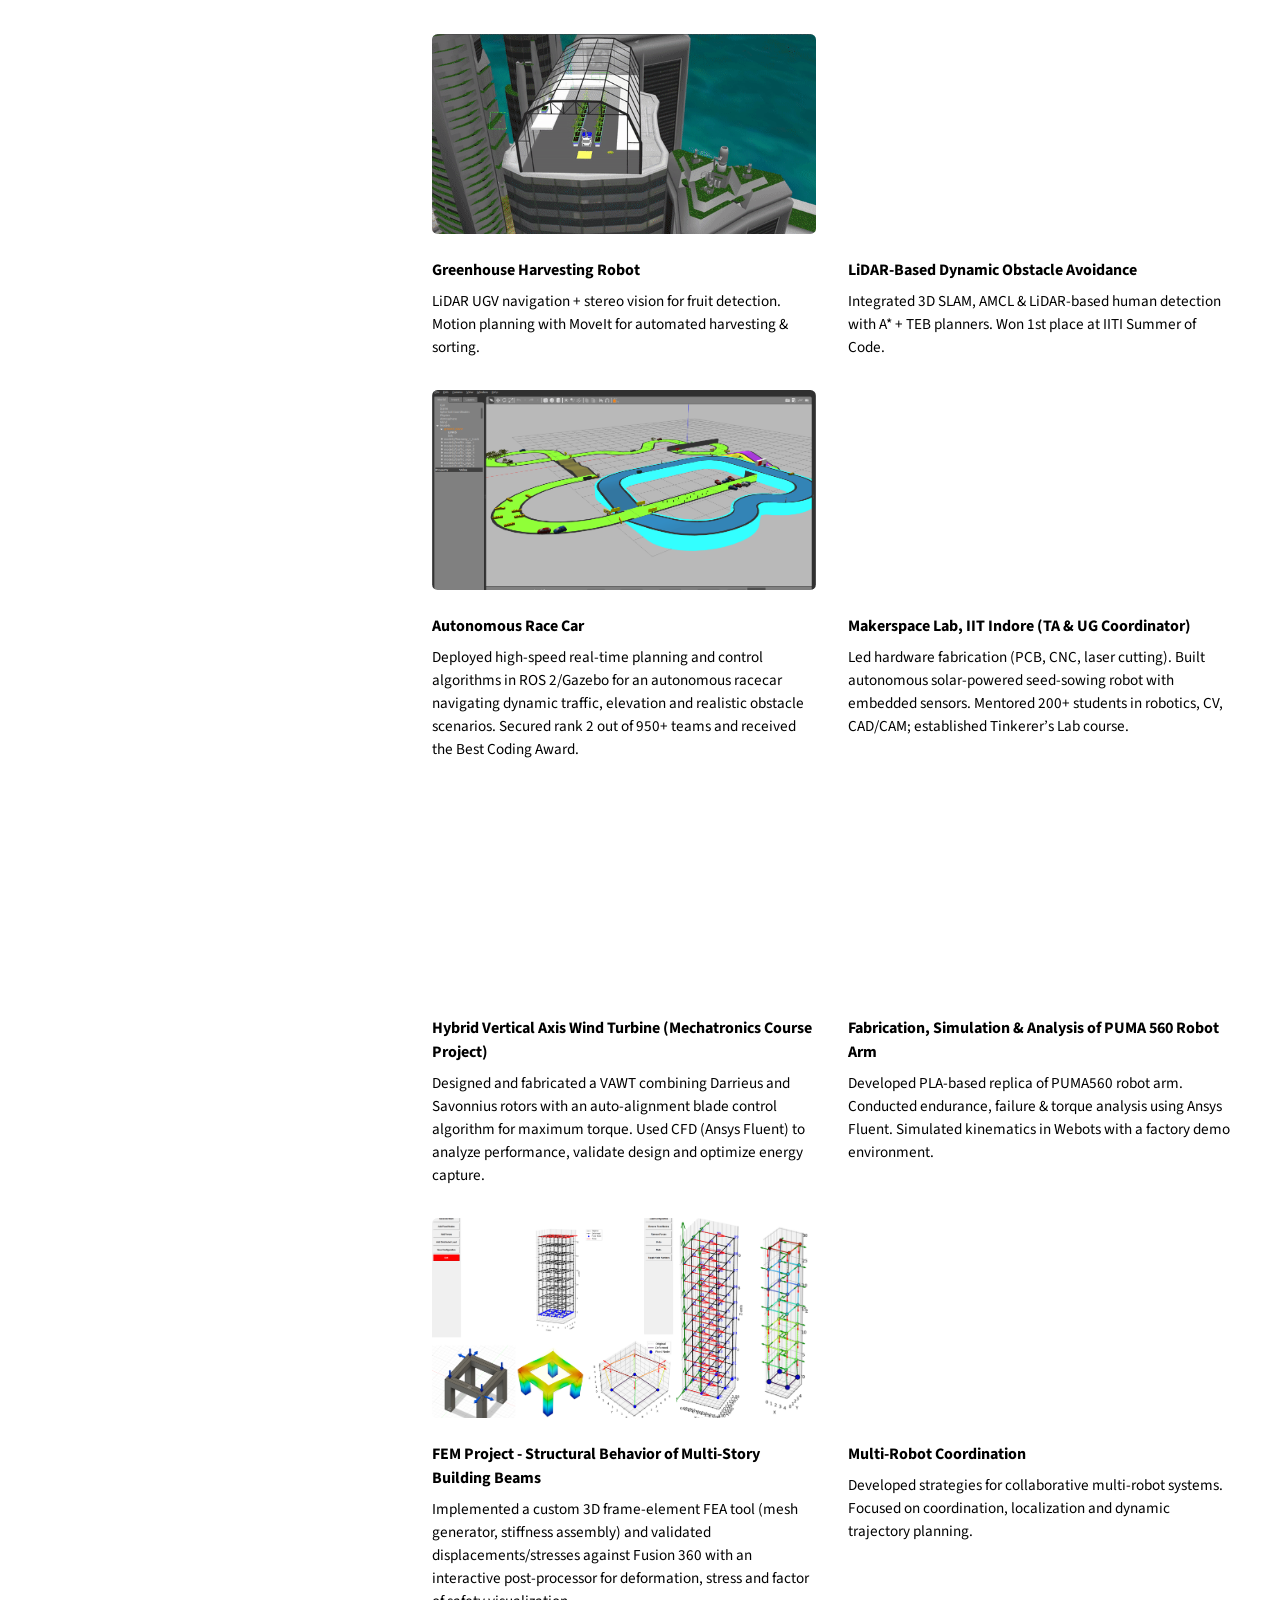
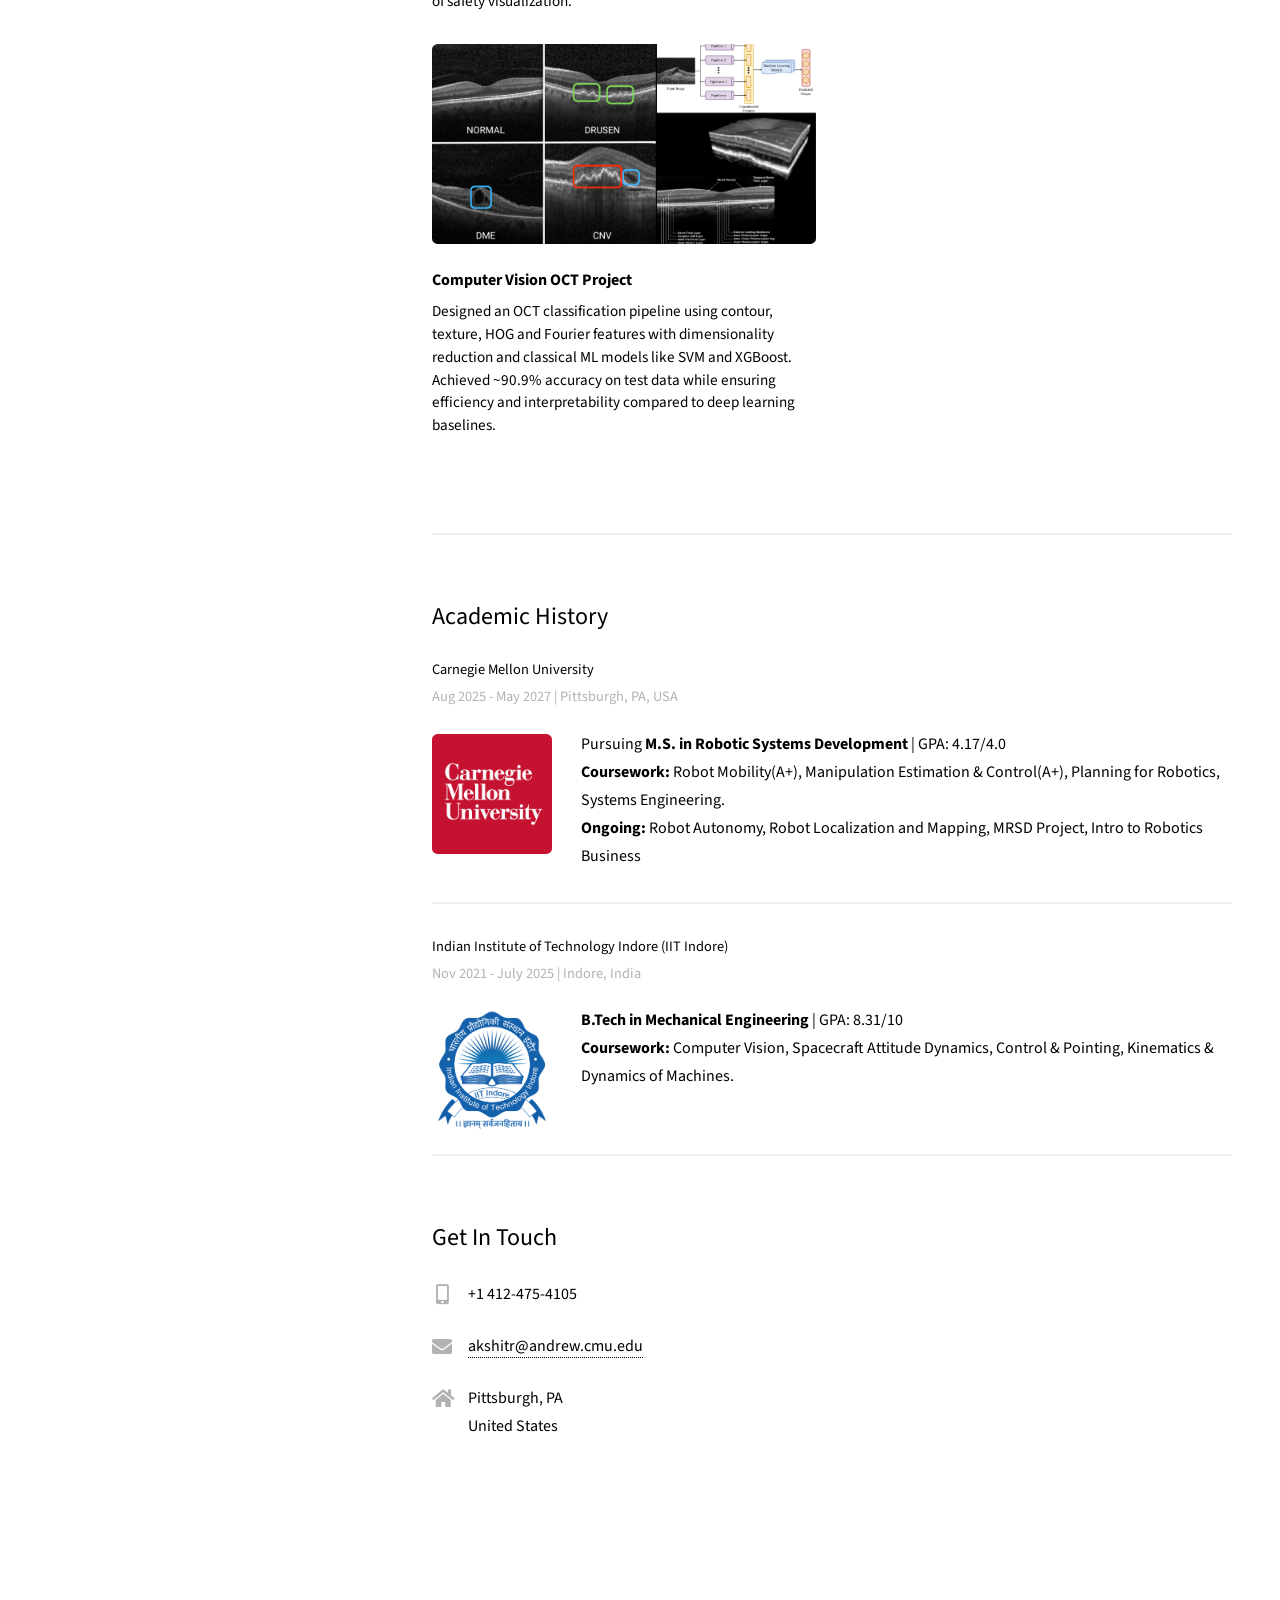
==== commit a767e8b8: "Update resume" ====
--- a/index.html
+++ b/index.html
@@ -36,7 +36,7 @@
  </p> 
   <ul class="actions">
     <li>
-      <a href="https://drive.google.com/file/d/1mdwK58aKT661PFgOugNN1vy2KYy3GGB0/view?usp=sharing" 
+      <a href="https://drive.google.com/file/d/1FN7C5DjUQV-DdZx2v-wv1OXsnxplOKSS/view?usp=sharing" 
          target="_blank" 
          class="button">
         View Resume
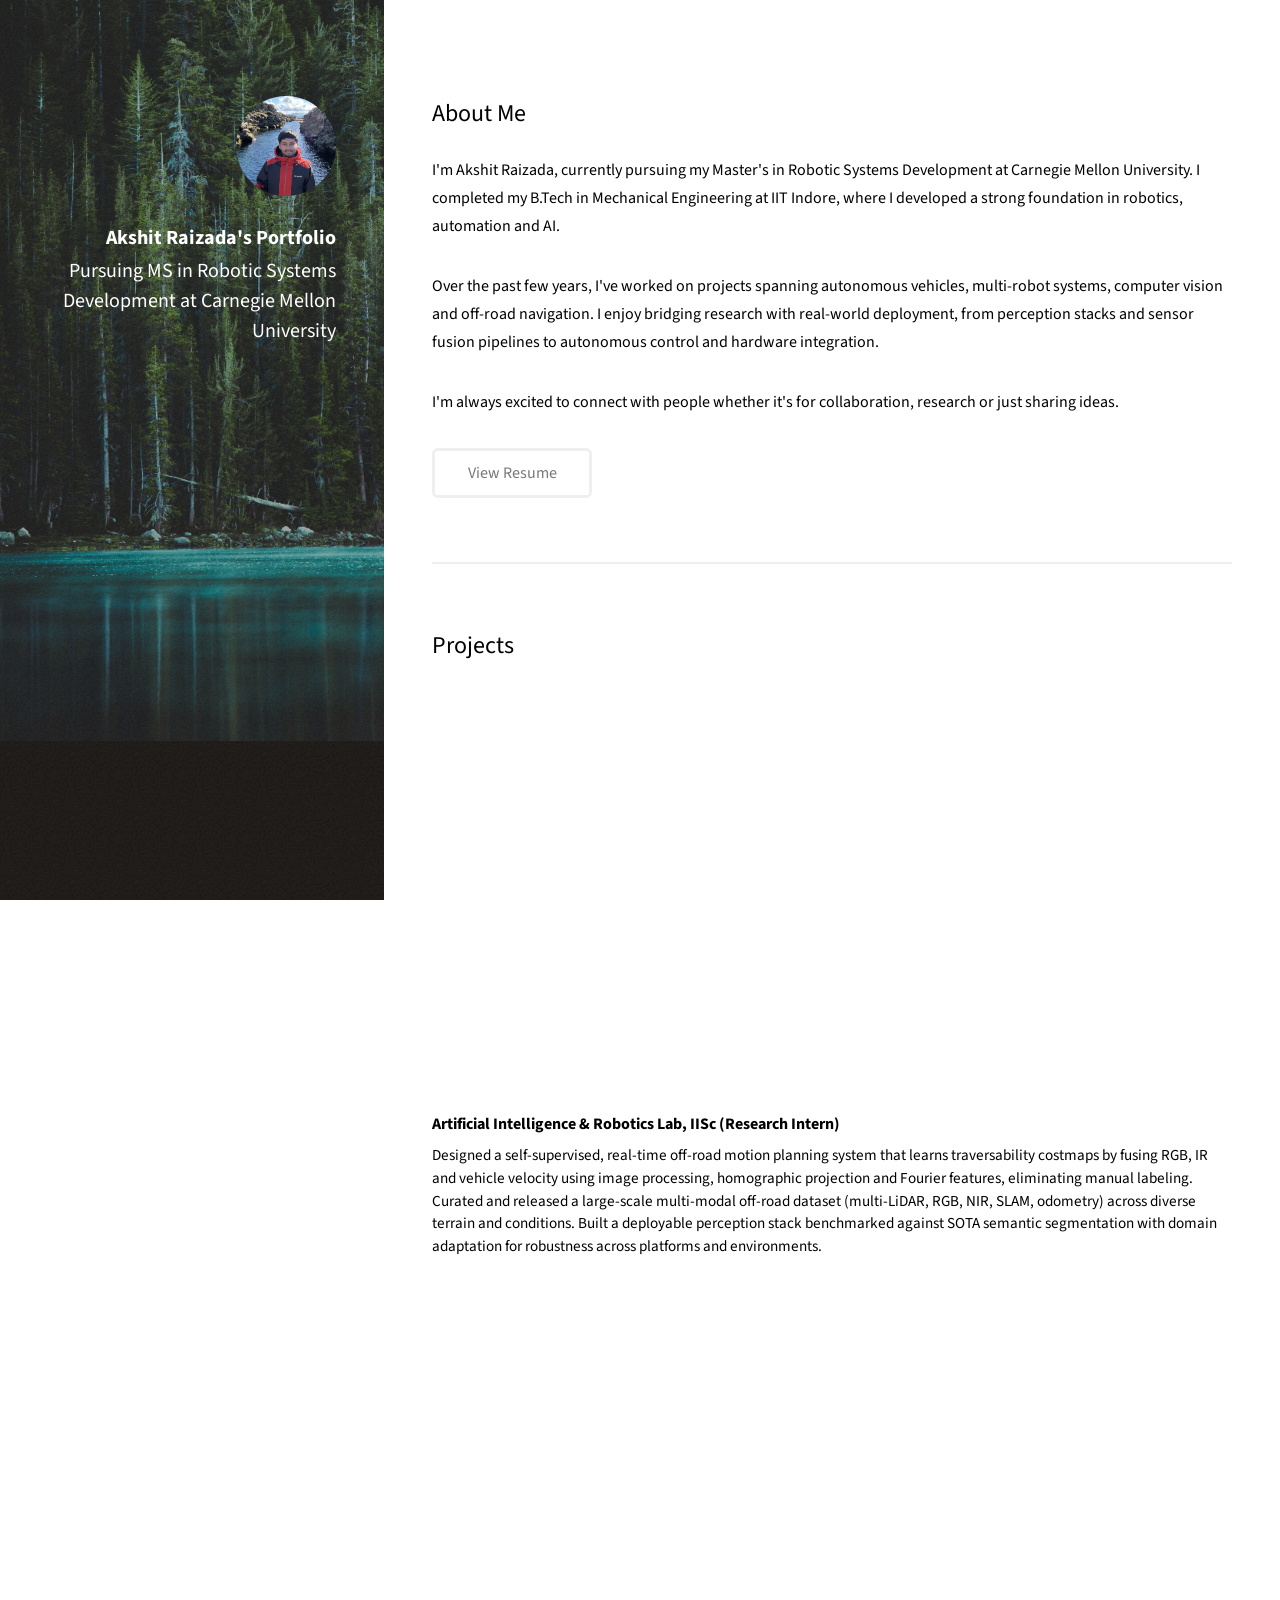
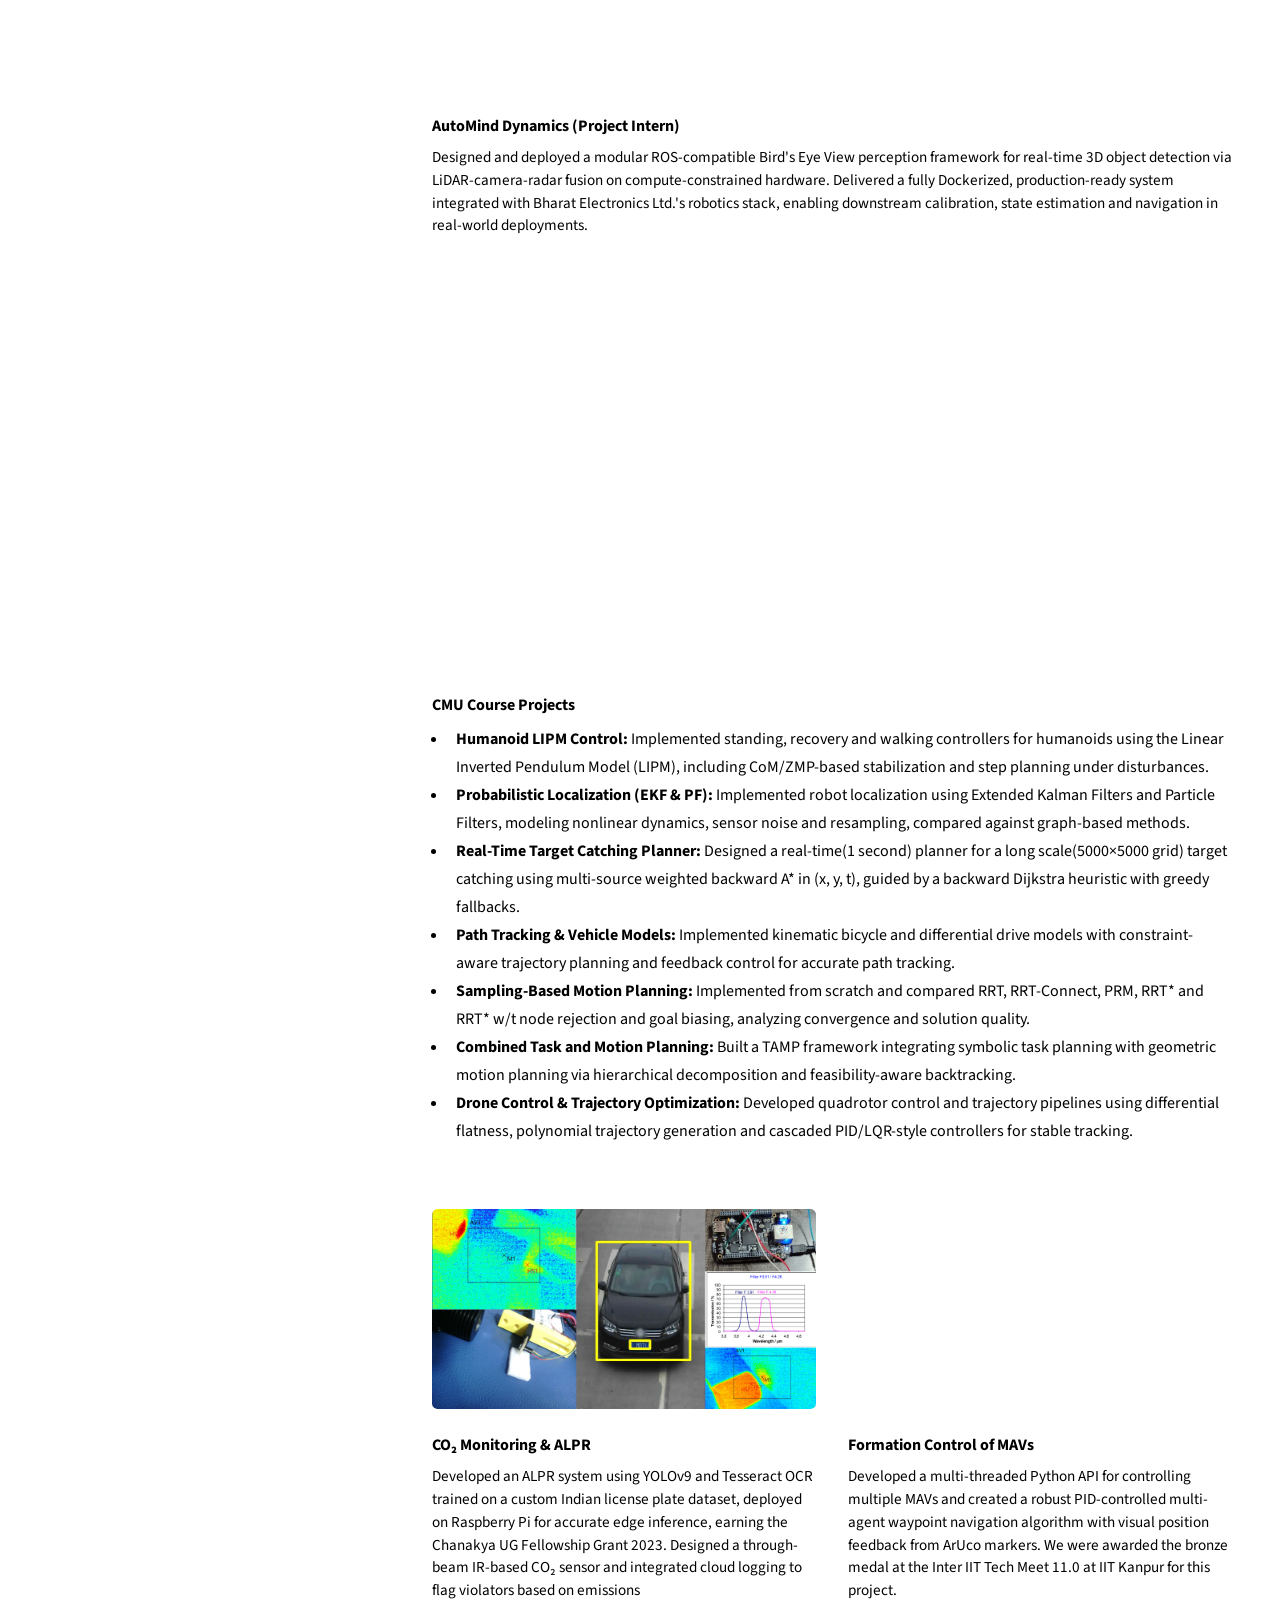
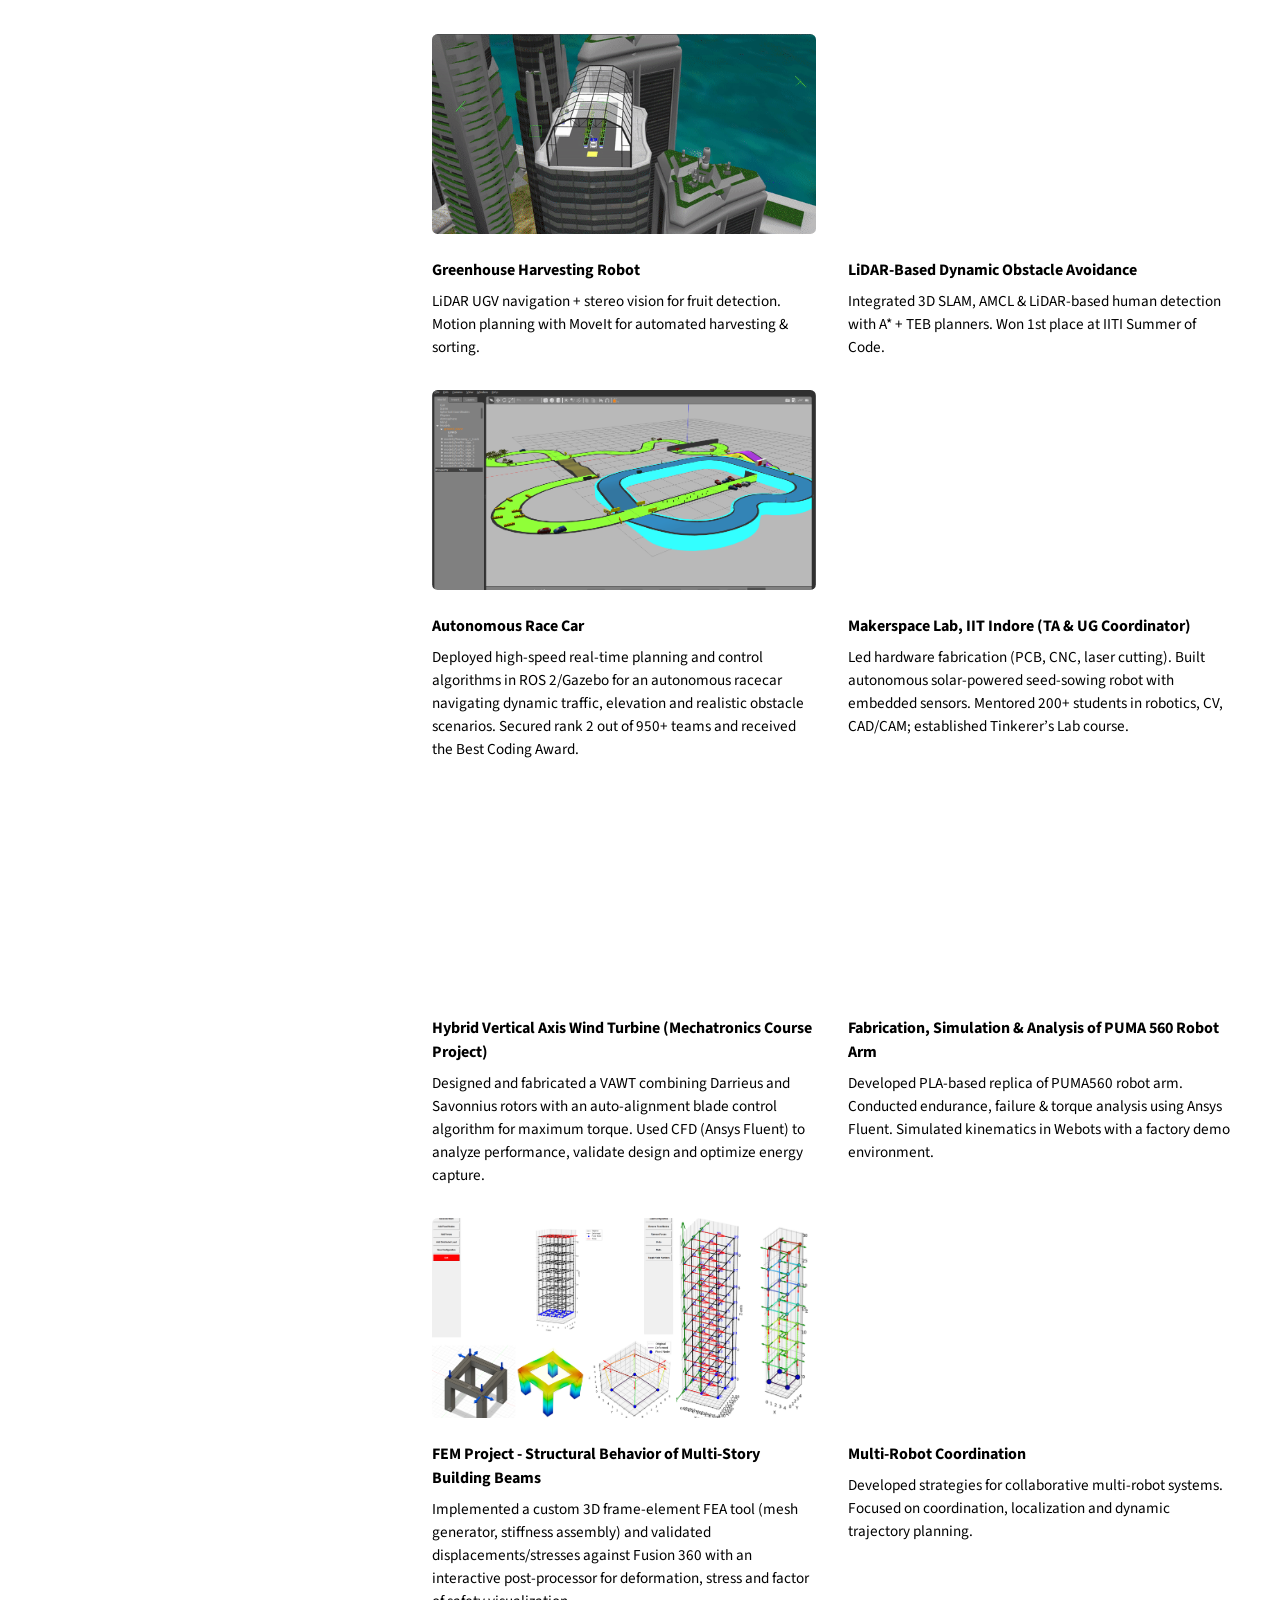
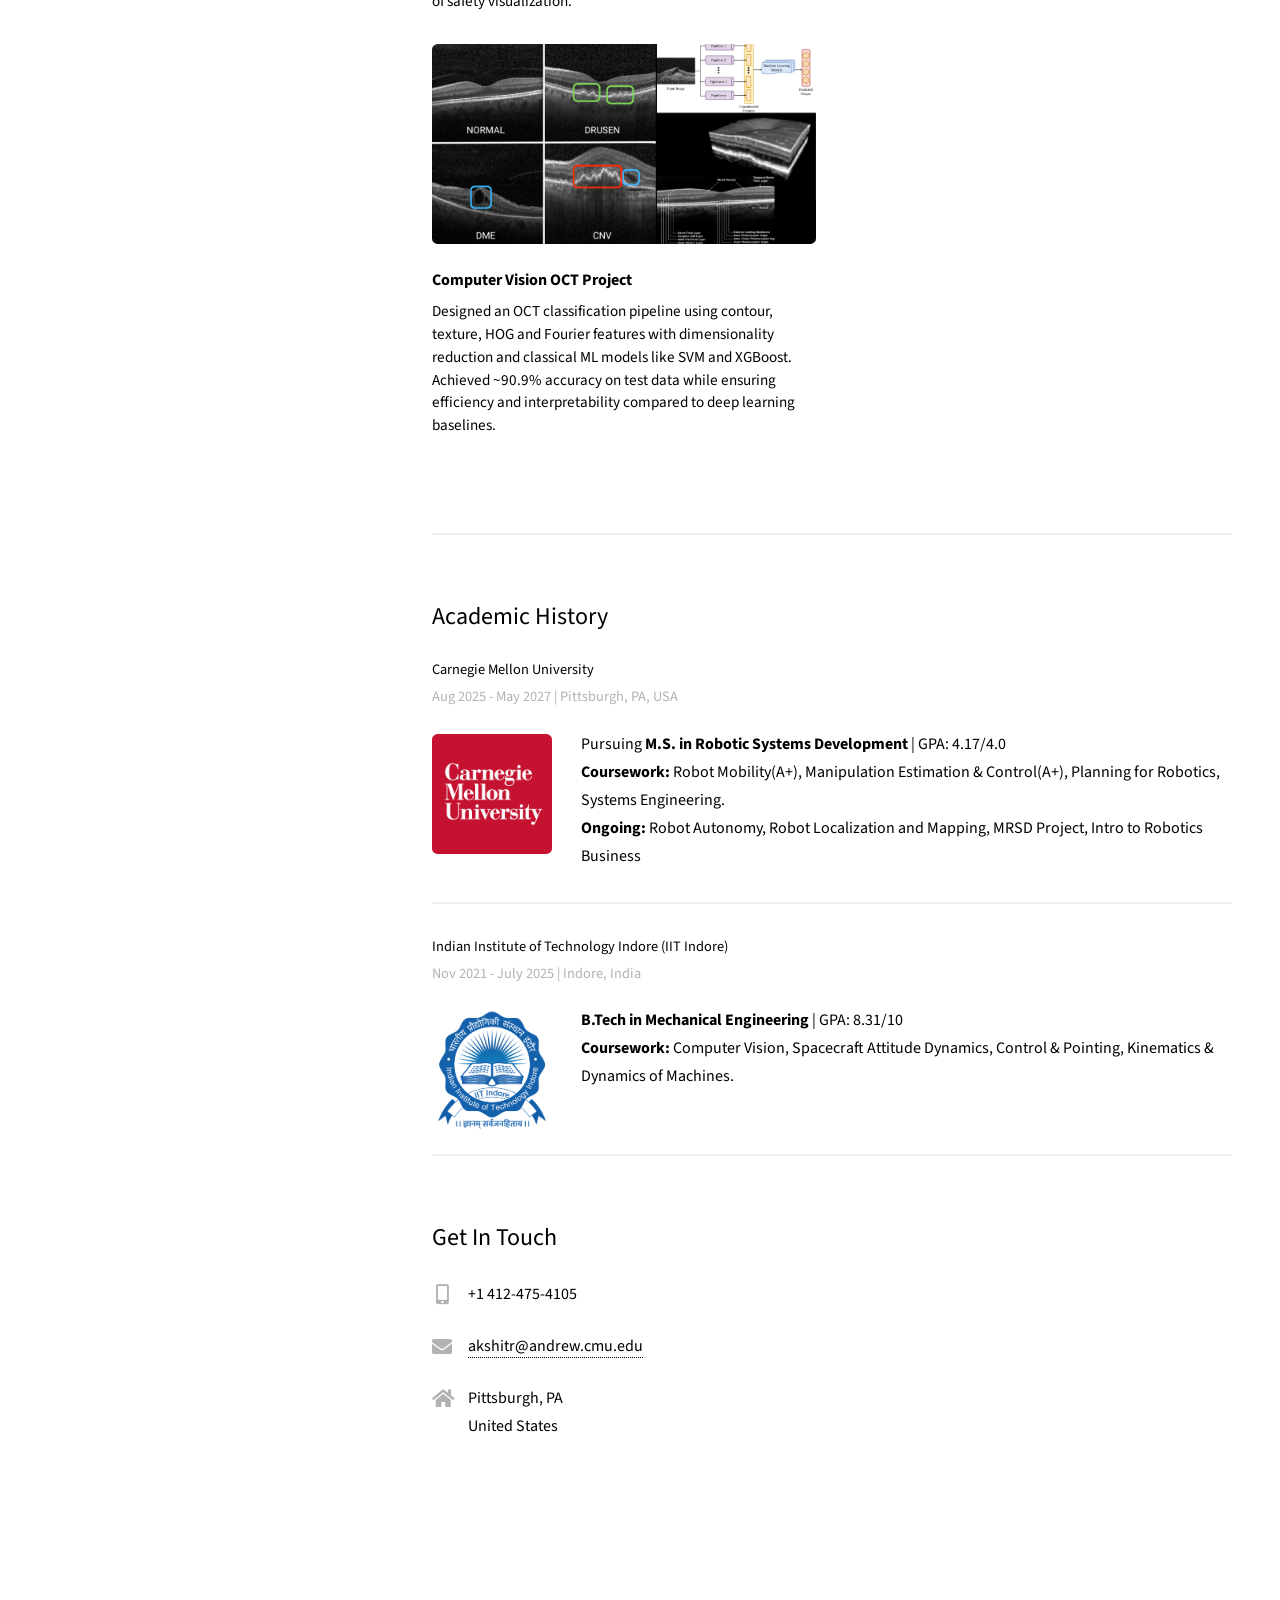
==== commit c36c4e64: "Update index.html" ====
--- a/index.html
+++ b/index.html
@@ -1,6 +1,14 @@
 <!DOCTYPE HTML>
 <html>
 	<head>
+		<script async src="https://www.googletagmanager.com"></script>
+		<script>
+		  window.dataLayer = window.dataLayer || [];
+		  function gtag(){dataLayer.push(arguments);}
+		  gtag('js', new Date());
+		
+		  gtag('config', 'G-1QLW85CK11');
+		</script>
 		<title>Akshit Raizada's Portfolio</title>
 		<meta charset="utf-8" />
 		<meta name="viewport" content="width=device-width, initial-scale=1, user-scalable=no" />
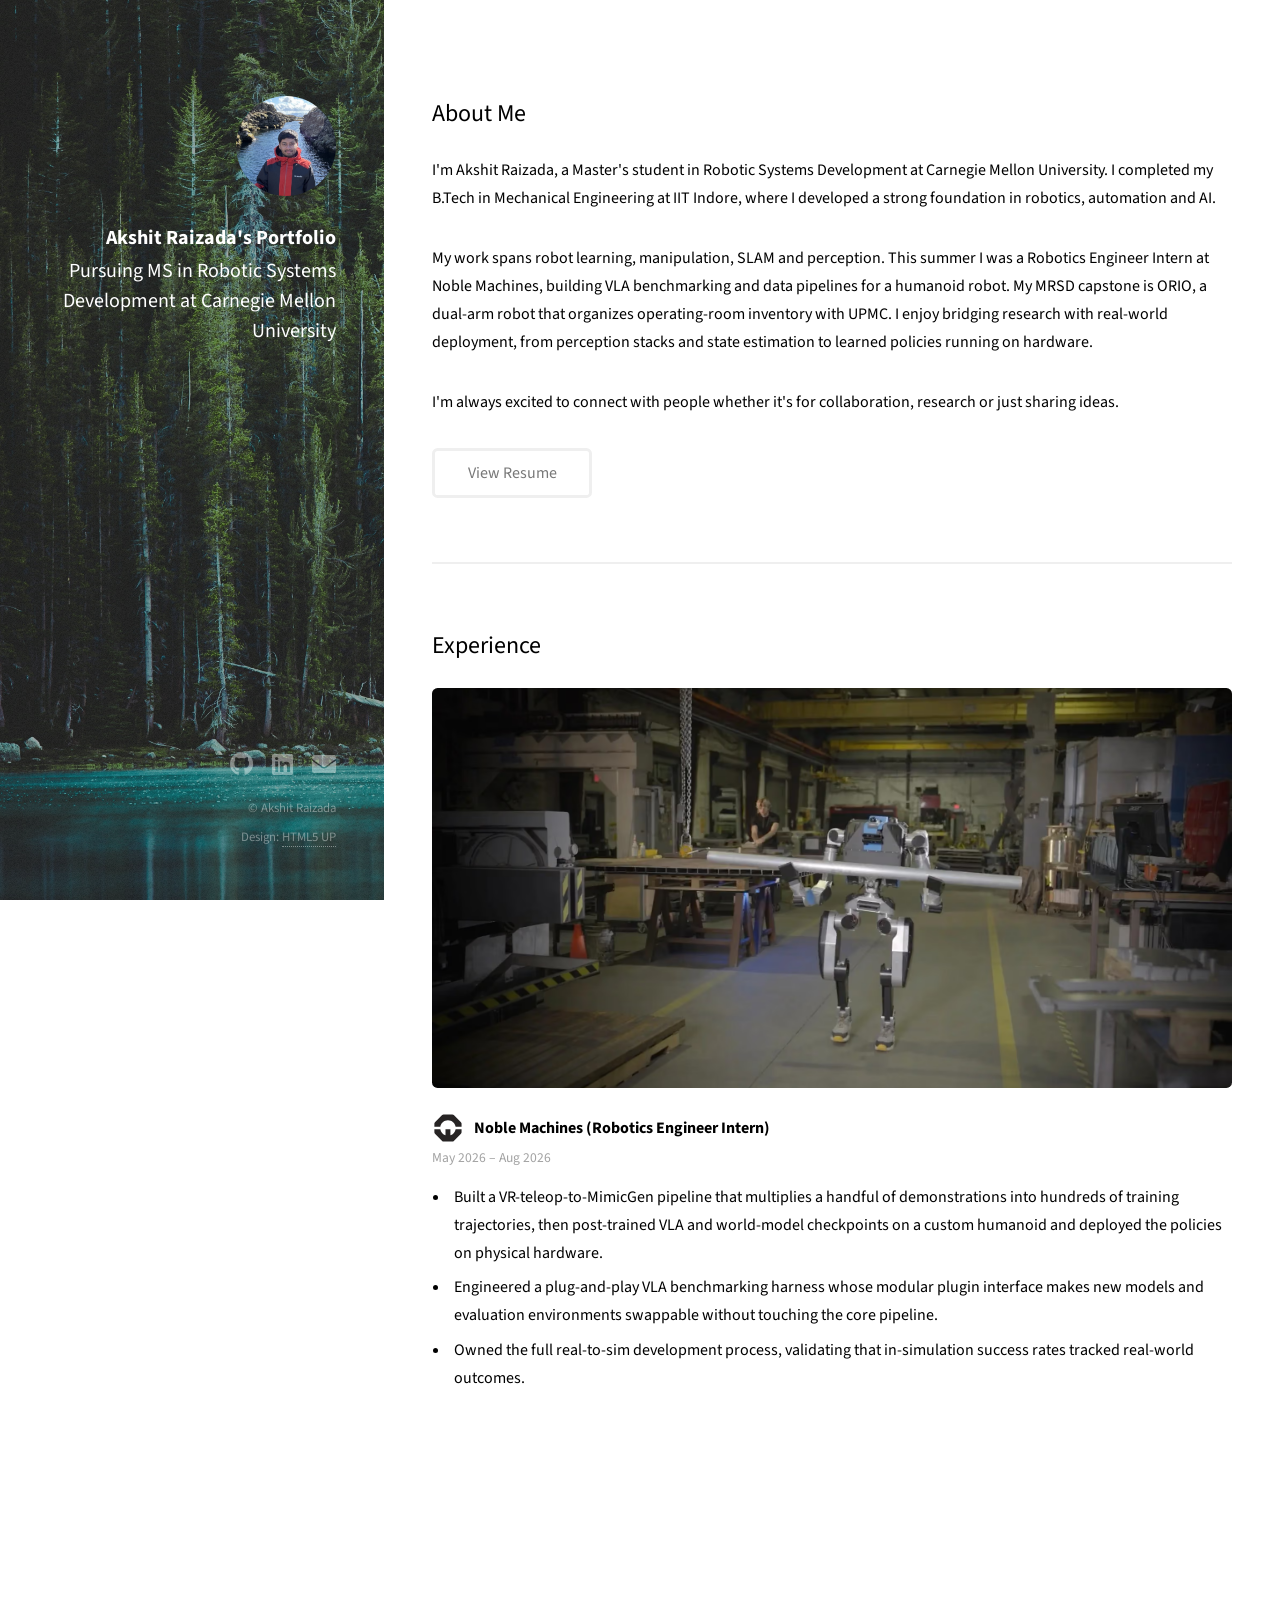
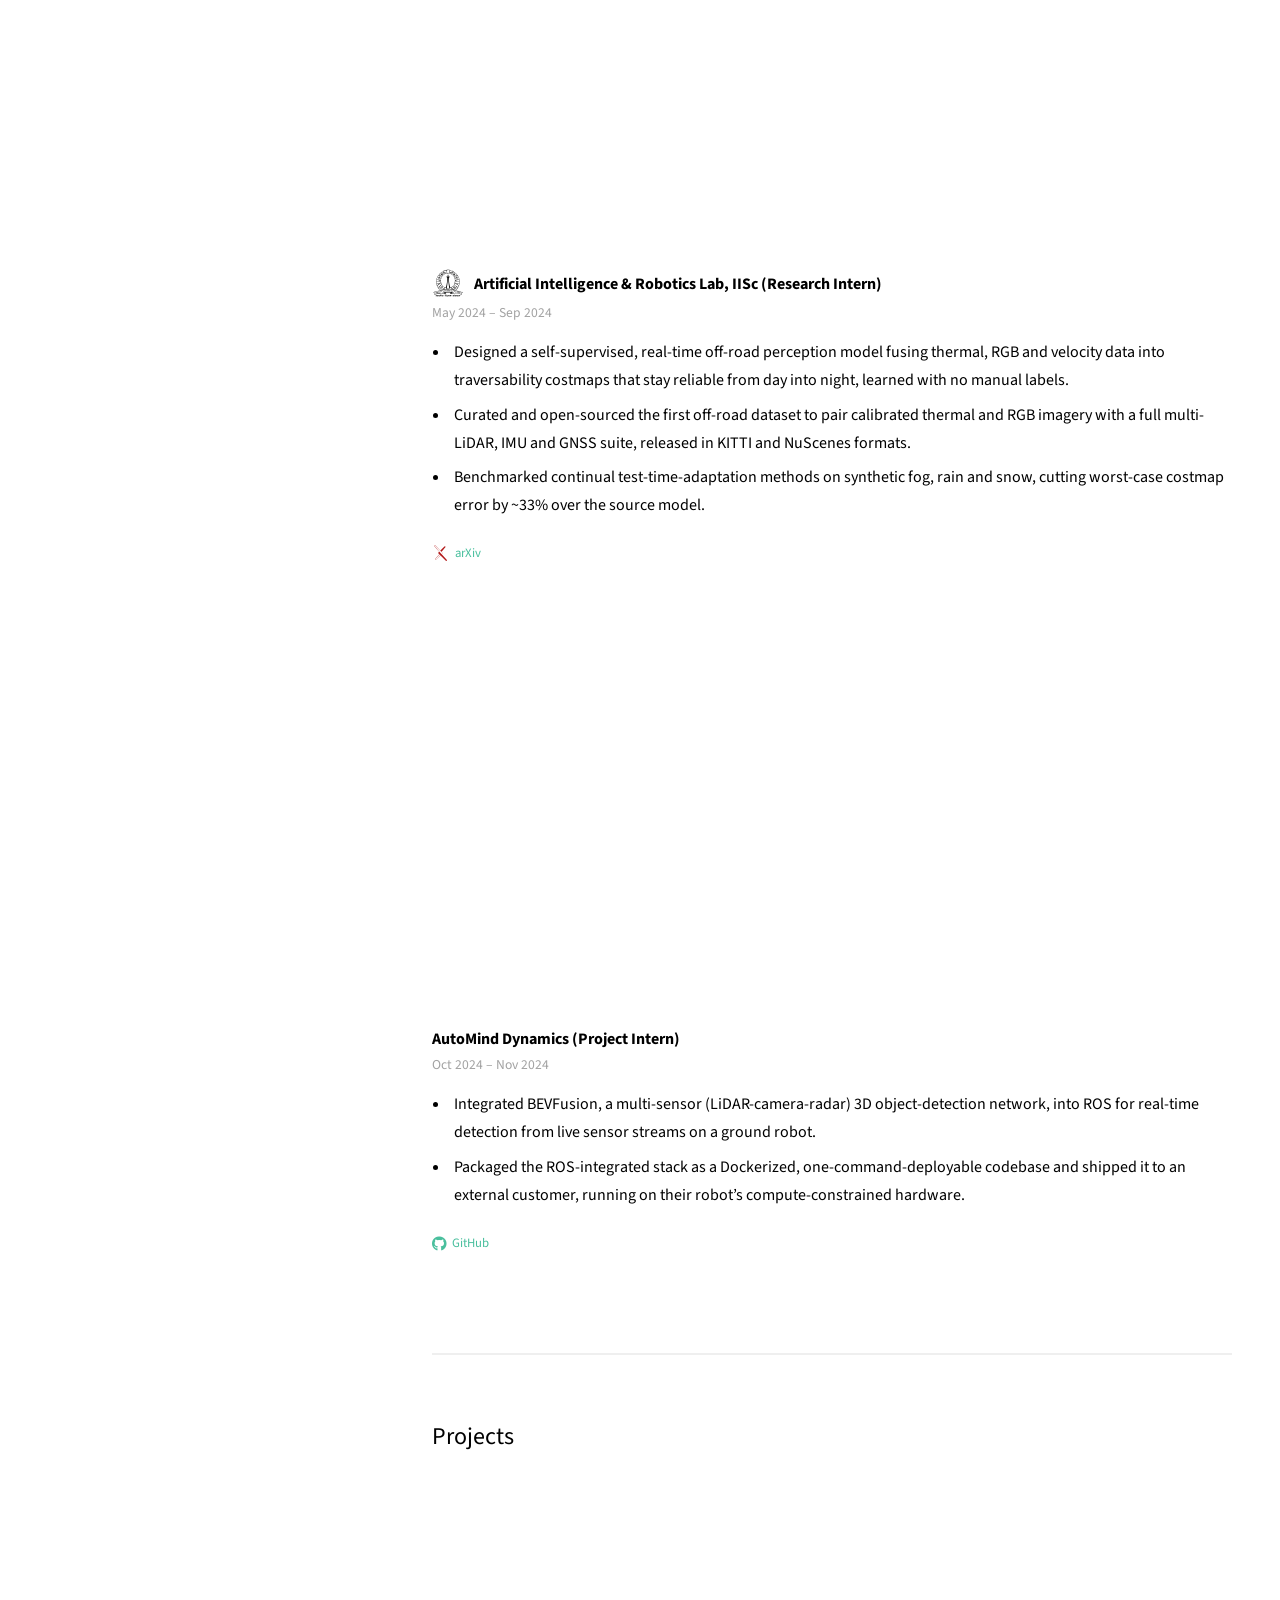
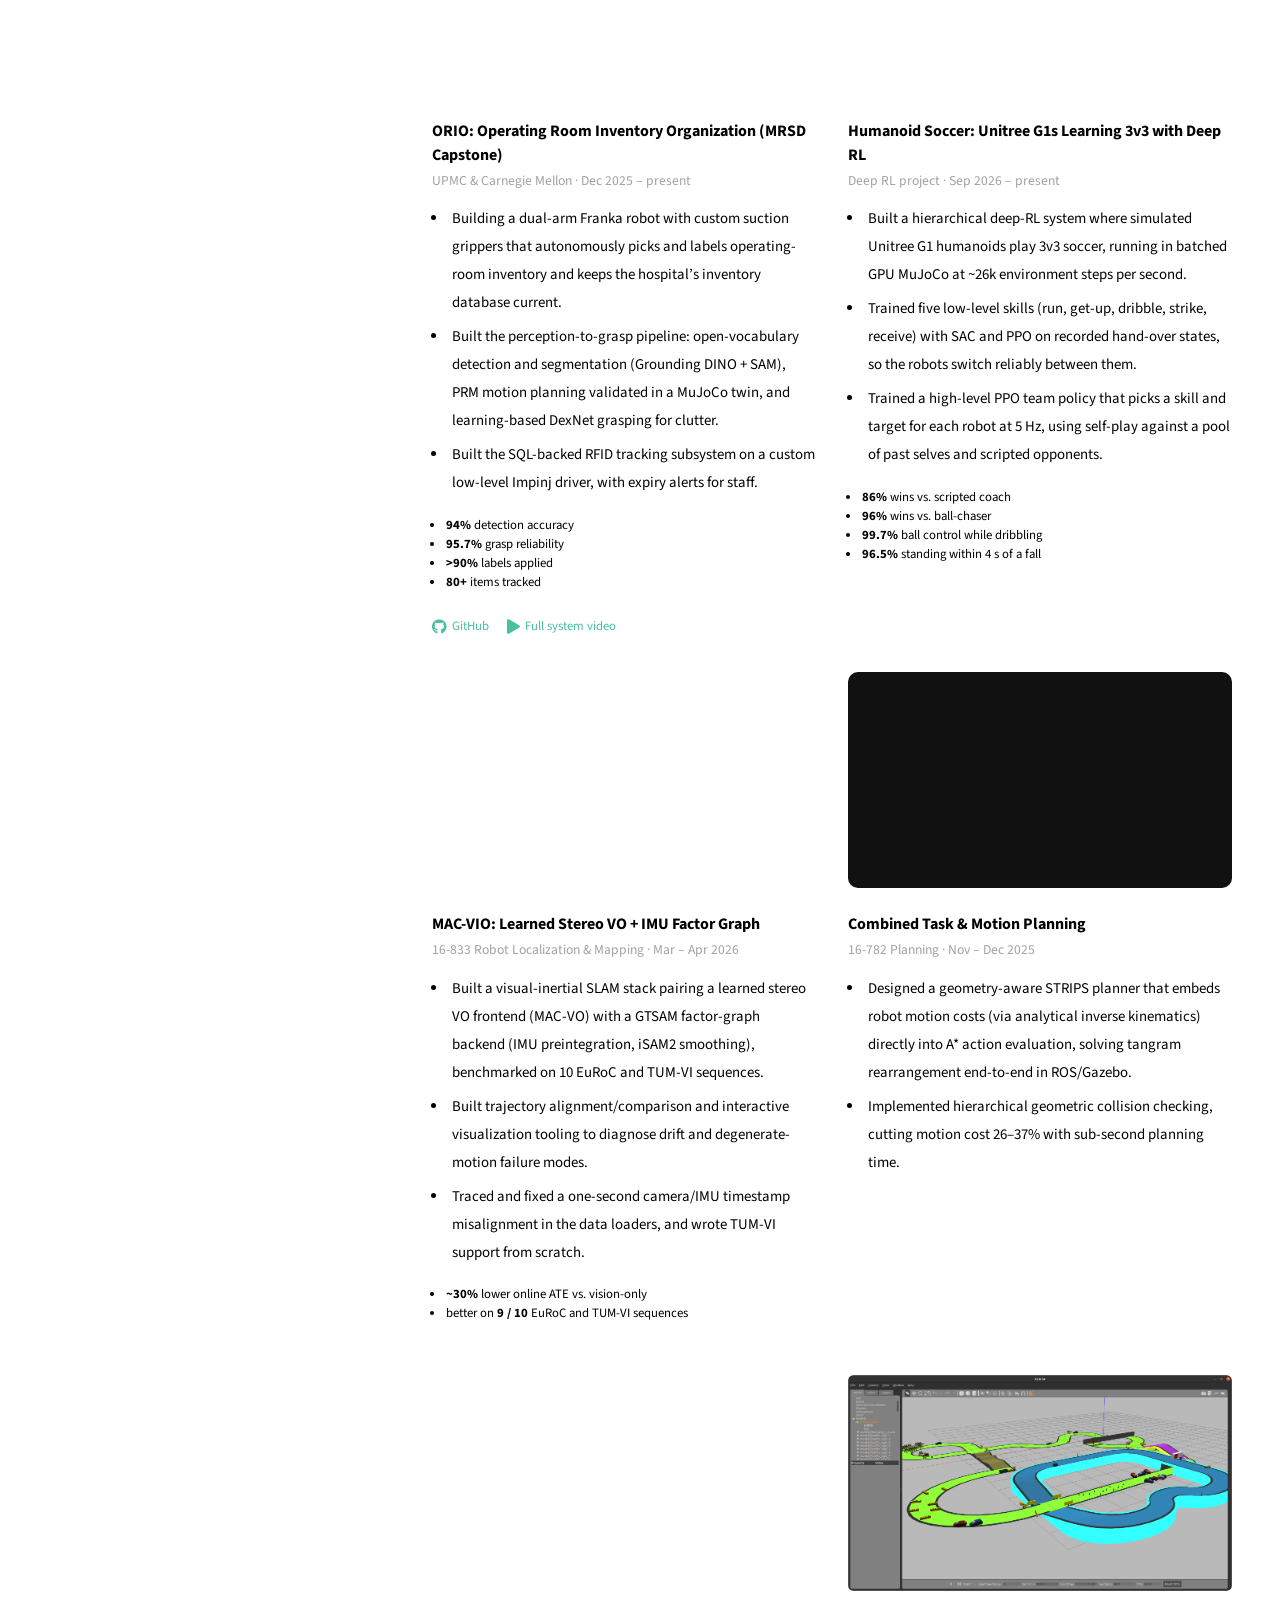
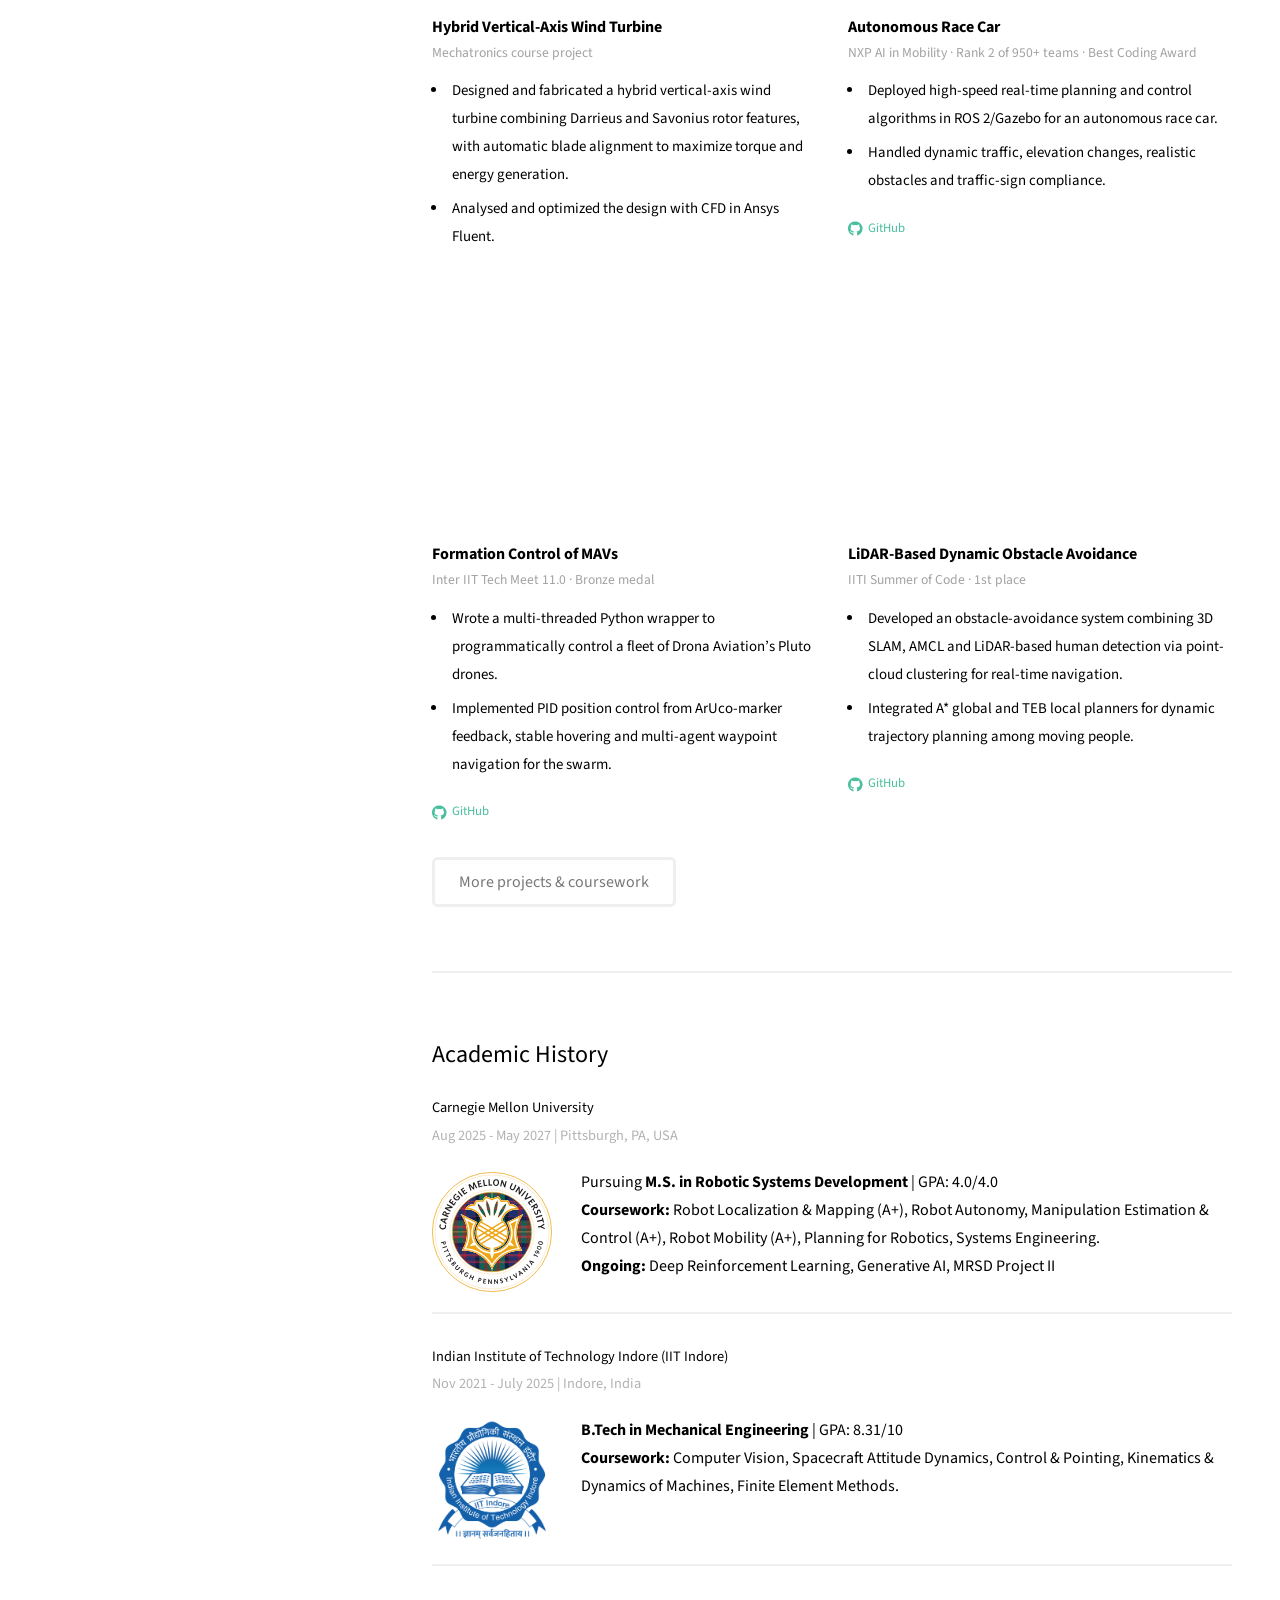
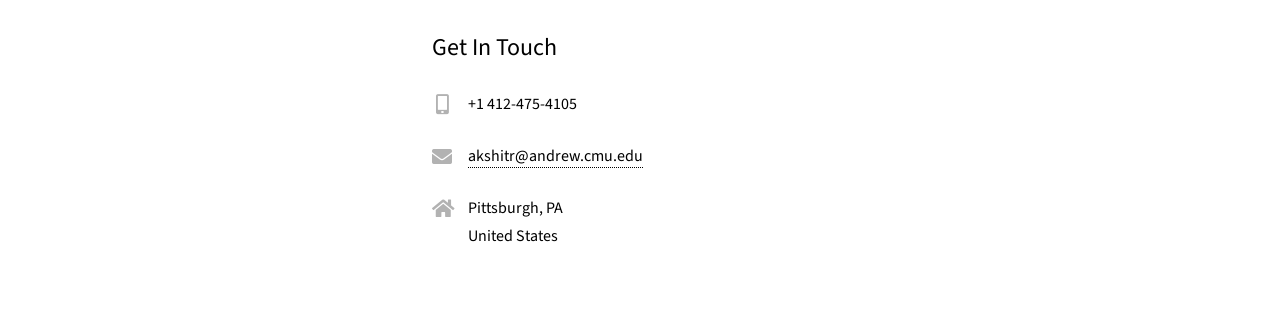
==== commit f7f72860: "Rebuild portfolio: new layout, More Projects page, lighter media - Home: About, Experience (Noble, I" ====
--- a/index.html
+++ b/index.html
@@ -6,20 +6,21 @@
 		  window.dataLayer = window.dataLayer || [];
 		  function gtag(){dataLayer.push(arguments);}
 		  gtag('js', new Date());
-		
+
 		  gtag('config', 'G-1QLW85CK11');
 		</script>
 		<title>Akshit Raizada's Portfolio</title>
 		<meta charset="utf-8" />
 		<meta name="viewport" content="width=device-width, initial-scale=1, user-scalable=no" />
+		<meta name="description" content="Akshit Raizada, MS in Robotic Systems Development at Carnegie Mellon. Robot learning, manipulation, SLAM and perception projects." />
+		<meta property="og:type" content="website" />
+		<meta property="og:url" content="https://akshitraizada.github.io/" />
+		<meta property="og:title" content="Akshit Raizada's Portfolio" />
+		<meta property="og:description" content="Akshit Raizada, MS in Robotic Systems Development at Carnegie Mellon. Robot learning, manipulation, SLAM and perception projects." />
+		<meta property="og:image" content="https://akshitraizada.github.io/images/avatar.jpg" />
+		<meta name="twitter:card" content="summary" />
 		<link rel="stylesheet" href="assets/css/main.css" />
-		<style>
-			.work-item p {font-size:0.95rem;}
-			.header-sub {font-weight:600; font-size:1rem; opacity:0.9;}
-			.section-title {margin-bottom:0.75rem}
-			.tag {display:inline-block;padding:4px 8px;border-radius:12px;background:#eef; margin:2px;font-size:0.85rem}
-			.role img.logo {height:24px; vertical-align:middle; margin-right:8px;}
-		</style>
+		<link rel="stylesheet" href="assets/css/custom.css" />
 	</head>
 	<body class="is-preload">
 
@@ -35,294 +36,279 @@
 		<!-- Main -->
 		<div id="main">
 			<section id="about">
-  <h2>About Me</h2>
-  <p>I'm Akshit Raizada, currently pursuing my Master's in Robotic Systems Development at Carnegie Mellon University. I completed my B.Tech in Mechanical Engineering at IIT Indore, where I developed a strong foundation in robotics, automation and AI.
-</p>
-<p>Over the past few years, I've worked on projects spanning autonomous vehicles, multi-robot systems, computer vision and off-road navigation. I enjoy bridging research with real-world deployment, from perception stacks and sensor fusion pipelines to autonomous control and hardware integration.
-</p>
-<p>I'm always excited to connect with people whether it's for collaboration, research or just sharing ideas.
- </p> 
-  <ul class="actions">
-    <li>
-      <a href="https://drive.google.com/file/d/1FN7C5DjUQV-DdZx2v-wv1OXsnxplOKSS/view?usp=sharing" 
-         target="_blank" 
-         class="button">
-        View Resume
-      </a>
-    </li>
-  </ul>
-</section>
+				<h2>About Me</h2>
+				<p>I'm Akshit Raizada, a Master's student in Robotic Systems Development at Carnegie Mellon University. I completed my B.Tech in Mechanical Engineering at IIT Indore, where I developed a strong foundation in robotics, automation and AI.</p>
+				<p>My work spans robot learning, manipulation, SLAM and perception. This summer I was a Robotics Engineer Intern at Noble Machines, building VLA benchmarking and data pipelines for a humanoid robot. My MRSD capstone is ORIO, a dual-arm robot that organizes operating-room inventory with UPMC. I enjoy bridging research with real-world deployment, from perception stacks and state estimation to learned policies running on hardware.</p>
+				<p>I'm always excited to connect with people whether it's for collaboration, research or just sharing ideas.</p>
+				<ul class="actions">
+					<li><a href="https://drive.google.com/file/d/1FN7C5DjUQV-DdZx2v-wv1OXsnxplOKSS/view?usp=sharing" target="_blank" class="button">View Resume</a></li>
+				</ul>
+			</section>
+
+			<!-- Experience -->
+			<section id="experience">
+				<h2>Experience</h2>
+				<div class="row">
+
+					<article class="col-12 work-item">
+						<span class="image fit thumb"><img src="images/noble-carrying-pipe.avif" alt="Noble Machines humanoid carrying a pipe" /></span>
+						<h3 class="org"><img src="images/logos/noble.svg" alt="" /><b>Noble Machines (Robotics Engineer Intern)</b></h3>
+						<span class="meta">May 2026 – Aug 2026</span>
+						<ul class="points">
+							<li>Built a VR-teleop-to-MimicGen pipeline that multiplies a handful of demonstrations into hundreds of training trajectories, then post-trained VLA and world-model checkpoints on a custom humanoid and deployed the policies on physical hardware.</li>
+							<li>Engineered a plug-and-play VLA benchmarking harness whose modular plugin interface makes new models and evaluation environments swappable without touching the core pipeline.</li>
+							<li>Owned the full real-to-sim development process, validating that in-simulation success rates tracked real-world outcomes.</li>
+						</ul>
+					</article>
+
+					<article class="col-12 work-item">
+						<span class="image fit thumb">
+							<video muted loop playsinline preload="none" disablePictureInPicture controlslist="nodownload nofullscreen noremoteplayback">
+								<source src="videos/IRisPath_Preview.mp4" type="video/mp4">
+							</video>
+						</span>
+						<h3 class="org"><img src="images/logos/iisc.svg" alt="" /><b>Artificial Intelligence &amp; Robotics Lab, IISc (Research Intern)</b></h3>
+						<span class="meta">May 2024 – Sep 2024</span>
+						<ul class="points">
+							<li>Designed a self-supervised, real-time off-road perception model fusing thermal, RGB and velocity data into traversability costmaps that stay reliable from day into night, learned with no manual labels.</li>
+							<li>Curated and open-sourced the first off-road dataset to pair calibrated thermal and RGB imagery with a full multi-LiDAR, IMU and GNSS suite, released in KITTI and NuScenes formats.</li>
+							<li>Benchmarked continual test-time-adaptation methods on synthetic fog, rain and snow, cutting worst-case costmap error by ~33% over the source model.</li>
+						</ul>
+						<ul class="links">
+							<li><a href="https://arxiv.org/abs/2412.03173" target="_blank" rel="noopener"><img src="images/logos/arxiv.svg" alt="" />arXiv</a></li>
+						</ul>
+					</article>
+
+					<article class="col-12 work-item">
+						<span class="image fit thumb">
+							<video class="whole" muted loop playsinline preload="metadata" disablePictureInPicture controlslist="nodownload nofullscreen noremoteplayback">
+								<source src="videos/out-3.mp4" type="video/mp4">
+							</video>
+						</span>
+						<h3><b>AutoMind Dynamics (Project Intern)</b></h3>
+						<span class="meta">Oct 2024 – Nov 2024</span>
+						<ul class="points">
+							<li>Integrated BEVFusion, a multi-sensor (LiDAR-camera-radar) 3D object-detection network, into ROS for real-time detection from live sensor streams on a ground robot.</li>
+							<li>Packaged the ROS-integrated stack as a Dockerized, one-command-deployable codebase and shipped it to an external customer, running on their robot&rsquo;s compute-constrained hardware.</li>
+						</ul>
+						<ul class="links">
+							<li><a href="https://github.com/AkshitRaizada/bevfusion-ros" target="_blank" rel="noopener"><span class="icon brands fa-github"></span>GitHub</a></li>
+						</ul>
+					</article>
+
+				</div>
+			</section>
 
 			<!-- Projects -->
 			<section id="projects">
 				<h2>Projects</h2>
 				<div class="row">
 
-					<!-- IISc -->
-					<article class="col-12 work-item">
-						<a href="https://arxiv.org/abs/2412.03173" class="image fit thumb">
-							<video autoplay muted loop playsinline disablePictureInPicture controlslist="nodownload nofullscreen noremoteplayback">
-								<source src="videos/IRisPath_Preview.mp4" type="video/mp4">
-							</video>
-						</a>
-						<h3><b>Artificial Intelligence & Robotics Lab, IISc (Research Intern)</b></h3>
-						<p>
-						Designed a self-supervised, real-time off-road motion planning system that learns traversability costmaps by fusing RGB, IR and vehicle velocity using image processing, homographic projection and Fourier features, eliminating manual labeling. Curated and released a large-scale multi-modal off-road dataset (multi-LiDAR, RGB, NIR, SLAM, odometry) across diverse terrain and conditions. Built a deployable perception stack benchmarked against SOTA semantic segmentation with domain adaptation for robustness across platforms and environments.
-						</p>
-
-					</article>
-					
-					<!-- AutoMind -->
-					<article class="col-12 work-item">
-						<a href="https://github.com/AkshitRaizada/bevfusion-ros" class="image fit thumb">
-							<video autoplay muted loop playsinline disablePictureInPicture controlslist="nodownload nofullscreen noremoteplayback">
-								<source src="videos/out-3.mp4" type="video/mp4">
-							</video>
-						</a>
-						<h3><b>AutoMind Dynamics (Project Intern)</b></h3>
-						<p>
-						Designed and deployed a modular ROS-compatible Bird's Eye View perception framework for real-time 3D object detection via LiDAR-camera-radar fusion on compute-constrained hardware. Delivered a fully Dockerized, production-ready system integrated with Bharat Electronics Ltd.'s robotics stack, enabling downstream calibration, state estimation and navigation in real-world deployments.
-						</p>
-					</article>
-
-					<!-- CMU Mini Projects -->
-					<article class="col-12 work-item">
-						<a href="https://drive.google.com/file/d/1mdwK58aKT661PFgOugNN1vy2KYy3GGB0/view?usp=sharing" class="image fit thumb">
-							<video autoplay muted loop playsinline disablePictureInPicture controlslist="nodownload nofullscreen noremoteplayback">
-								<source src="videos/CMU_SEM_1.mp4" type="video/mp4">
-							</video>
-						</a>
-						<h3><b>CMU Course Projects</b></h3>
-						<ul>
+					<article class="col-6 col-12-xsmall work-item">
+						<span class="image fit thumb">
+							<video muted loop playsinline preload="none" disablePictureInPicture controlslist="nodownload nofullscreen noremoteplayback">
+								<source src="videos/cmu/orio_loop.mp4" type="video/mp4">
+							</video>
+						</span>
+						<h3><b>ORIO: Operating Room Inventory Organization (MRSD Capstone)</b></h3>
+						<span class="meta">UPMC &amp; Carnegie Mellon · Dec 2025 – present</span>
+						<ul class="points">
+							<li>Building a dual-arm Franka robot with custom suction grippers that autonomously picks and labels operating-room inventory and keeps the hospital&rsquo;s inventory database current.</li>
+							<li>Built the perception-to-grasp pipeline: open-vocabulary detection and segmentation (Grounding DINO + SAM), PRM motion planning validated in a MuJoCo twin, and learning-based DexNet grasping for clutter.</li>
+							<li>Built the SQL-backed RFID tracking subsystem on a custom low-level Impinj driver, with expiry alerts for staff.</li>
+						</ul>
+						<ul class="results">
+							<li><b>94%</b> detection accuracy</li>
+							<li><b>95.7%</b> grasp reliability</li>
+							<li><b>&gt;90%</b> labels applied</li>
+							<li><b>80+</b> items tracked</li>
+						</ul>
+						<ul class="links">
+							<li><a href="https://github.com/TeamG-ORIO" target="_blank" rel="noopener"><span class="icon brands fa-github"></span>GitHub</a></li>
+							<li><a href="videos/cmu/orio_full.mp4" class="lightbox"><span class="icon solid fa-play"></span>Full system video</a></li>
+						</ul>
+					</article>
+
+					<article class="col-6 col-12-xsmall work-item">
+						<span class="image fit thumb">
+							<video muted loop playsinline preload="none" disablePictureInPicture controlslist="nodownload nofullscreen noremoteplayback">
+								<source src="videos/cmu/soccer_match.mp4" type="video/mp4">
+							</video>
+						</span>
+						<h3><b>Humanoid Soccer: Unitree G1s Learning 3v3 with Deep RL</b></h3>
+						<span class="meta">Deep RL project · Sep 2026 – present</span>
+						<ul class="points">
+							<li>Built a hierarchical deep-RL system where simulated Unitree G1 humanoids play 3v3 soccer, running in batched GPU MuJoCo at ~26k environment steps per second.</li>
+							<li>Trained five low-level skills (run, get-up, dribble, strike, receive) with SAC and PPO on recorded hand-over states, so the robots switch reliably between them.</li>
+							<li>Trained a high-level PPO team policy that picks a skill and target for each robot at 5 Hz, using self-play against a pool of past selves and scripted opponents.</li>
+						</ul>
+						<ul class="results">
+							<li><b>86%</b> wins vs. scripted coach</li>
+							<li><b>96%</b> wins vs. ball-chaser</li>
+							<li><b>99.7%</b> ball control while dribbling</li>
+							<li><b>96.5%</b> standing within 4 s of a fall</li>
+						</ul>
+					</article>
+
+					<article class="col-6 col-12-xsmall work-item">
+						<span class="image fit thumb">
+							<video muted loop playsinline preload="none" disablePictureInPicture controlslist="nodownload nofullscreen noremoteplayback">
+								<source src="videos/cmu/macvio.mp4" type="video/mp4">
+							</video>
+						</span>
+						<h3><b>MAC-VIO: Learned Stereo VO + IMU Factor Graph</b></h3>
+						<span class="meta">16-833 Robot Localization &amp; Mapping · Mar – Apr 2026</span>
+						<ul class="points">
+							<li>Built a visual-inertial SLAM stack pairing a learned stereo VO frontend (MAC-VO) with a GTSAM factor-graph backend (IMU preintegration, iSAM2 smoothing), benchmarked on 10 EuRoC and TUM-VI sequences.</li>
+							<li>Built trajectory alignment/comparison and interactive visualization tooling to diagnose drift and degenerate-motion failure modes.</li>
+							<li>Traced and fixed a one-second camera/IMU timestamp misalignment in the data loaders, and wrote TUM-VI support from scratch.</li>
+						</ul>
+						<ul class="results">
+							<li><b>~30%</b> lower online ATE vs. vision-only</li>
+							<li>better on <b>9 / 10</b> EuRoC and TUM-VI sequences</li>
+						</ul>
+					</article>
+
+
+					<article class="col-6 col-12-xsmall work-item">
+						<span class="image fit thumb">
+							<video class="letterbox" muted loop playsinline preload="metadata" disablePictureInPicture controlslist="nodownload nofullscreen noremoteplayback">
+								<source src="videos/cmu/sem1_tamp.mp4" type="video/mp4">
+							</video>
+						</span>
+						<h3><b>Combined Task &amp; Motion Planning</b></h3>
+						<span class="meta">16-782 Planning · Nov – Dec 2025</span>
+						<ul class="points">
+							<li>Designed a geometry-aware STRIPS planner that embeds robot motion costs (via analytical inverse kinematics) directly into A* action evaluation, solving tangram rearrangement end-to-end in ROS/Gazebo.</li>
+							<li>Implemented hierarchical geometric collision checking, cutting motion cost 26&ndash;37% with sub-second planning time.</li>
+						</ul>
+					</article>
+
+					<article class="col-6 col-12-xsmall work-item">
+						<span class="image fit thumb">
+							<video muted loop playsinline preload="none" disablePictureInPicture controlslist="nodownload nofullscreen noremoteplayback">
+								<source src="videos/VAWT.mp4" type="video/mp4">
+							</video>
+						</span>
+						<h3><b>Hybrid Vertical-Axis Wind Turbine</b></h3>
+						<span class="meta">Mechatronics course project</span>
+						<ul class="points">
+							<li>Designed and fabricated a hybrid vertical-axis wind turbine combining Darrieus and Savonius rotor features, with automatic blade alignment to maximize torque and energy generation.</li>
+							<li>Analysed and optimized the design with CFD in Ansys Fluent.</li>
+						</ul>
+					</article>
+
+					<article class="col-6 col-12-xsmall work-item">
+						<span class="image fit thumb">
+							<img src="images/NXP.png" alt="NXP AIM race track in Gazebo" />
+						</span>
+						<h3><b>Autonomous Race Car</b></h3>
+						<span class="meta">NXP AI in Mobility · Rank 2 of 950+ teams · Best Coding Award</span>
+						<ul class="points">
+							<li>Deployed high-speed real-time planning and control algorithms in ROS 2/Gazebo for an autonomous race car.</li>
+							<li>Handled dynamic traffic, elevation changes, realistic obstacles and traffic-sign compliance.</li>
+						</ul>
+						<ul class="links">
+							<li><a href="https://github.com/AkshitRaizada/NXP-AIM-Smart-Car" target="_blank" rel="noopener"><span class="icon brands fa-github"></span>GitHub</a></li>
+						</ul>
+					</article>
+
+					<article class="col-6 col-12-xsmall work-item">
+						<span class="image fit thumb">
+							<video muted loop playsinline preload="none" disablePictureInPicture controlslist="nodownload nofullscreen noremoteplayback">
+								<source src="videos/Drona_Preview.mp4" type="video/mp4">
+							</video>
+						</span>
+						<h3><b>Formation Control of MAVs</b></h3>
+						<span class="meta">Inter IIT Tech Meet 11.0 · Bronze medal</span>
+						<ul class="points">
+							<li>Wrote a multi-threaded Python wrapper to programmatically control a fleet of Drona Aviation&rsquo;s Pluto drones.</li>
+							<li>Implemented PID position control from ArUco-marker feedback, stable hovering and multi-agent waypoint navigation for the swarm.</li>
+						</ul>
+						<ul class="links">
+							<li><a href="https://github.com/IVDC-Club-IIT-Indore/DroneSwarm-InterIIT-2023" target="_blank" rel="noopener"><span class="icon brands fa-github"></span>GitHub</a></li>
+						</ul>
+					</article>
+
+					<article class="col-6 col-12-xsmall work-item">
+						<span class="image fit thumb">
+							<video muted loop playsinline preload="none" disablePictureInPicture controlslist="nodownload nofullscreen noremoteplayback">
+								<source src="videos/lidar.mp4" type="video/mp4">
+							</video>
+						</span>
+						<h3><b>LiDAR-Based Dynamic Obstacle Avoidance</b></h3>
+						<span class="meta">IITI Summer of Code · 1st place</span>
+						<ul class="points">
+							<li>Developed an obstacle-avoidance system combining 3D SLAM, AMCL and LiDAR-based human detection via point-cloud clustering for real-time navigation.</li>
+							<li>Integrated A* global and TEB local planners for dynamic trajectory planning among moving people.</li>
+						</ul>
+						<ul class="links">
+							<li><a href="https://github.com/IVDC-Club-IIT-Indore/IITISoC-22-Auto3-LiDAR-Obstacle-Avoidance-Robots" target="_blank" rel="noopener"><span class="icon brands fa-github"></span>GitHub</a></li>
+						</ul>
+					</article>
+
+
+				</div>
+				<ul class="actions">
+					<li><a href="projects.html" class="button">More projects &amp; coursework</a></li>
+				</ul>
+			</section>
+
+			<!-- Academic -->
+			<section id="academic-history">
+				<h2>Academic History</h2>
+				<section>
+					<header>
+						<h5>Carnegie Mellon University</h5>
+						<p>Aug 2025 - May 2027 | Pittsburgh, PA, USA</p>
+					</header>
+					<p>
+						<span class="image left"><img src="images/logos/cmu_seal.svg" alt="Carnegie Mellon University seal" /></span>
+						Pursuing <strong>M.S. in Robotic Systems Development</strong> | GPA: 4.0/4.0<br />
+						<b>Coursework:</b> Robot Localization &amp; Mapping (A+), Robot Autonomy, Manipulation Estimation &amp; Control (A+), Robot Mobility (A+), Planning for Robotics, Systems Engineering.<br>
+						<b>Ongoing:</b> Deep Reinforcement Learning, Generative AI, MRSD Project II
+					</p>
+				</section>
+				<hr />
+				<section>
+					<header>
+						<h5>Indian Institute of Technology Indore (IIT Indore)</h5>
+						<p>Nov 2021 - July 2025 | Indore, India</p>
+					</header>
+					<p>
+						<span class="image left"><img src="images/logos/IITI_logo.png" alt="IIT Indore Logo" /></span>
+						<strong>B.Tech in Mechanical Engineering</strong> | GPA: 8.31/10<br />
+						<b>Coursework:</b> Computer Vision, Spacecraft Attitude Dynamics, Control &amp; Pointing, Kinematics &amp; Dynamics of Machines, Finite Element Methods.
+					</p>
+				</section>
+			</section>
+
+			<section id="contact">
+				<h2>Get In Touch</h2>
+				<div class="row">
+					<div class="col-12">
+						<ul class="labeled-icons">
 							<li>
-								<strong>Humanoid LIPM Control:</strong> Implemented standing, recovery and walking controllers for humanoids using the Linear Inverted Pendulum Model (LIPM), including CoM/ZMP-based stabilization and step planning under disturbances.
+								<h3 class="icon solid fa-mobile-alt"><span class="label">Phone</span></h3>
+								+1 412-475-4105
 							</li>
-
 							<li>
-								<strong>Probabilistic Localization (EKF & PF):</strong> Implemented robot localization using Extended Kalman Filters and Particle Filters, modeling nonlinear dynamics, sensor noise and resampling, compared against graph-based methods.
+								<h3 class="icon solid fa-envelope"><span class="label">Email</span></h3>
+								<a href="mailto:akshitr@andrew.cmu.edu">akshitr@andrew.cmu.edu</a>
 							</li>
-
 							<li>
-								<strong>Real-Time Target Catching Planner:</strong> Designed a real-time(1 second) planner for a long scale(5000×5000 grid) target catching using multi-source weighted backward A* in (x, y, t), guided by a backward Dijkstra heuristic with greedy fallbacks.
+								<h3 class="icon solid fa-home"><span class="label">Address</span></h3>
+								Pittsburgh, PA<br />
+								United States
 							</li>
-
-							<li>
-								<strong>Path Tracking & Vehicle Models:</strong> Implemented kinematic bicycle and differential drive models with constraint-aware trajectory planning and feedback control for accurate path tracking.
-							</li>
-
-							<li>
-								<strong>Sampling-Based Motion Planning:</strong> Implemented from scratch and compared RRT, RRT-Connect, PRM, RRT* and RRT* w/t node rejection and goal biasing, analyzing convergence and solution quality.
-							</li>
-
-							<li>
-								<strong>Combined Task and Motion Planning:</strong> Built a TAMP framework integrating symbolic task planning with geometric motion planning via hierarchical decomposition and feasibility-aware backtracking.
-							</li>
-
-							<li>
-								<strong>Drone Control & Trajectory Optimization:</strong> Developed quadrotor control and trajectory pipelines using differential flatness, polynomial trajectory generation and cascaded PID/LQR-style controllers for stable tracking.
-							</li>
-							</ul>
-
-					</article>
-
-					<!-- ALPR -->
-					<article class="col-6 col-12-xsmall work-item">
-						<a href="https://drive.google.com/file/d/1Yglb4eFA787Vi9uK2ZICcCb-wesEdgjm/view?usp=sharing" class="image fit thumb">
-							<img src="images/CO2.png" alt="IRisPath Project Preview" />
-						</a>
-						<h3><b>CO₂ Monitoring & ALPR</b></h3>
-						<p>Developed an ALPR system using YOLOv9 and Tesseract OCR trained on a custom Indian license plate dataset, deployed on Raspberry Pi for accurate edge inference, earning the Chanakya UG Fellowship Grant 2023. Designed a through-beam IR-based CO₂ sensor and integrated cloud logging to flag violators based on emissions
-						</p>
-					</article>
-
-					<!-- Formation Control -->
-					<article class="col-6 col-12-xsmall work-item">
-						<a href="https://github.com/IVDC-Club-IIT-Indore/DroneSwarm-InterIIT-2023" class="image fit thumb">
-							<video autoplay muted loop playsinline disablePictureInPicture controlslist="nodownload nofullscreen noremoteplayback">
-								<source src="videos/Drona_Preview.mp4" type="video/mp4">
-							</video>
-						</a>
-						<h3><b>Formation Control of MAVs</b></h3>
-						<p>Developed a multi-threaded Python API for controlling multiple MAVs and created a robust PID-controlled multi-agent waypoint navigation algorithm with visual position feedback from ArUco markers. We were awarded the bronze medal at the Inter IIT Tech Meet 11.0 at IIT Kanpur for this project.</p>
-					</article>
-
-					<!-- Greenhouse -->
-					<article class="col-6 col-12-xsmall work-item">
-						<a href="https://github.com/AkshitRaizada/eYRC-KrishiBot" class="image fit thumb">
-							<img src="videos/simulation.gif" alt="Greenhouse Robot Simulation" />
-						</a>
-						<h3><b>Greenhouse Harvesting Robot</b></h3>
-						<p>LiDAR UGV navigation + stereo vision for fruit detection. Motion planning with MoveIt for automated harvesting & sorting.</p>
-					</article>
-
-					<!-- LiDAR Avoidance -->
-					<article class="col-6 col-12-xsmall work-item">
-						<a href="https://github.com/IVDC-Club-IIT-Indore/IITISoC-22-Auto3-LiDAR-Obstacle-Avoidance-Robots" class="image fit thumb">
-							<video autoplay muted loop playsinline disablePictureInPicture controlslist="nodownload nofullscreen noremoteplayback">
-								<source src="videos/lidar.mp4" type="video/mp4">
-							</video>
-						</a>
-						<h3><b>LiDAR-Based Dynamic Obstacle Avoidance</b></h3>
-						<p>Integrated 3D SLAM, AMCL & LiDAR-based human detection with A* + TEB planners. Won 1st place at IITI Summer of Code.</p>
-					</article>
-
-					<!-- Race Car -->
-					<article class="col-6 col-12-xsmall work-item">
-						<a href="https://github.com/AkshitRaizada/NXP-AIM-Smart-Car" class="image fit thumb">
-							<img src="images/NXP.png" alt="Race track" />
-						</a>
-						<h3><b>Autonomous Race Car</b></h3>
-						<p>Deployed high-speed real-time planning and control algorithms in ROS 2/Gazebo for an autonomous racecar navigating dynamic traffic, elevation and realistic obstacle scenarios. Secured rank 2 out of 950+ teams and received the Best Coding Award.
-</p>
-					</article>
-
-					<!-- Makerspace -->
-					<article class="col-6 col-12-xsmall work-item">
-						<a href="https://makerspace.iiti.ac.in/" class="image fit thumb">
-							<video autoplay muted loop playsinline disablePictureInPicture controlslist="nodownload nofullscreen noremoteplayback">
-								<source src="videos/makerspace.mp4" type="video/mp4">
-							</video>
-						</a>
-						<h3><b>Makerspace Lab, IIT Indore (TA & UG Coordinator)</b></h3>
-						<p>Led hardware fabrication (PCB, CNC, laser cutting). Built autonomous solar-powered seed-sowing robot with embedded sensors. Mentored 200+ students in robotics, CV, CAD/CAM; established Tinkerer’s Lab course.</p>
-					</article>
-
-					<!-- Hybrid Wind Turbine -->
-					<article class="col-6 col-12-xsmall work-item">
-						<a href="projects/wind/index.html" class="image fit thumb">
-							<video autoplay muted loop playsinline disablePictureInPicture controlslist="nodownload nofullscreen noremoteplayback">
-								<source src="videos/VAWT.mp4" type="video/mp4">
-							</video>
-						</a>
-						<h3><b>Hybrid Vertical Axis Wind Turbine (Mechatronics Course Project)</b></h3>
-						<p>
-							Designed and fabricated a VAWT combining Darrieus and Savonnius rotors with an auto-alignment blade control algorithm for maximum torque. Used CFD (Ansys Fluent) to analyze performance, validate design and optimize energy capture.
-						</p>
-					</article>
-
-					<!-- PUMA 560 -->
-					<article class="col-6 col-12-xsmall work-item">
-						<a href="https://drive.google.com/file/d/1RPnXHniV2bNa38n57AGOyO2SVcyQpyx_/view?usp=sharing" class="image fit thumb">
-							<video autoplay muted loop playsinline disablePictureInPicture controlslist="nodownload nofullscreen noremoteplayback">
-								<source src="videos/puma.mp4" type="video/mp4">
-							</video>
-						</a>
-						<h3><b>Fabrication, Simulation & Analysis of PUMA 560 Robot Arm</b></h3>
-						<p>
-							Developed PLA-based replica of PUMA560 robot arm. Conducted endurance, failure & torque analysis using Ansys Fluent. 
-							Simulated kinematics in Webots with a factory demo environment.
-						</p>
-					</article>
-
-					<!-- FEM Project -->
-					<article class="col-6 col-12-xsmall work-item">
-						<a href="projects/FEM/index.html" class="image fit thumb">
-							<img src="images/FEM.png" alt="Finite Element Method" />
-						</a>
-						<h3><b>FEM Project - Structural Behavior of Multi-Story Building Beams</b></h3>
-						<p>
-							Implemented a custom 3D frame-element FEA tool (mesh generator, stiffness assembly) and validated displacements/stresses against Fusion 360 with an interactive post-processor for deformation, stress and factor of safety visualization.
-						</p>
-					</article>
-
-					<!-- Multi-robot -->
-					<article class="col-6 col-12-xsmall work-item">
-						<a href="projects/multirobot/index.html" class="image fit thumb">
-							<video autoplay muted loop playsinline disablePictureInPicture controlslist="nodownload nofullscreen noremoteplayback">
-								<source src="videos/multi_robot.mp4" type="video/mp4">
-							</video>
-						</a>
-						<h3><b>Multi-Robot Coordination</b></h3>
-						<p>
-							Developed strategies for collaborative multi-robot systems. 
-							Focused on coordination, localization and dynamic trajectory planning.
-						</p>
-					</article>
-
-					<!-- CV OCT -->
-					<article class="col-6 col-12-xsmall work-item">
-						<a href="https://drive.google.com/file/d/1iH_I1AtgUBhbvSc0AEINk7imeVho6eWI/view?usp=sharing" class="image fit thumb">
-							<img src="images/CV.png" alt="Retinal OCT"/>
-						</a>
-						<h3><b>Computer Vision OCT Project</b></h3>
-						<p>
-							Designed an OCT classification pipeline using contour, texture, HOG and Fourier features with dimensionality reduction and classical ML models like SVM and XGBoost. Achieved ~90.9% accuracy on test data while ensuring efficiency and interpretability compared to deep learning baselines.
-						</p>
-					</article>
-
-
+						</ul>
+					</div>
 				</div>
 			</section>
 
-			<!-- Academic -->
-<!-- Academic -->
-<section id="academic-history">
-	<h2>Academic History</h2>
-
-	<section>
-		<header>
-			<h5>Carnegie Mellon University</h5>
-			<p>Aug 2025 - May 2027 | Pittsburgh, PA, USA</p>
-		</header>
-		<p>
-			<span class="image left"><img src="images/logos/CMU_logo.png" alt="CMU Logo" /></span>
-			Pursuing <strong>M.S. in Robotic Systems Development</strong> | GPA: 4.17/4.0<br />
-			<b>Coursework:</b> Robot Mobility(A+), Manipulation Estimation & Control(A+), Planning for Robotics, Systems Engineering.<br>
-			<b>Ongoing:</b> Robot Autonomy, Robot Localization and Mapping, MRSD Project, Intro to Robotics Business
-		</p>
-	</section>
-
-	<hr />
-
-	<section>
-		<header>
-			<h5>Indian Institute of Technology Indore (IIT Indore)</h5>
-			<p>Nov 2021 - July 2025 | Indore, India</p>
-		</header>
-		<p>
-			<span class="image left"><img src="images/logos/IITI_logo.png" alt="IIT Indore Logo" /></span>
-			<strong>B.Tech in Mechanical Engineering</strong> | GPA: 8.31/10<br />
-			<b>Coursework:</b> Computer Vision, Spacecraft Attitude Dynamics, Control & Pointing, Kinematics & Dynamics of Machines.
-		</p>
-	</section>
-</section>
-
-
-			<!-- External Media -->
-			<!-- <section id="media">
-				<h2>External Media</h2>
-				<p>Appearances in newspapers, interviews and online media will be listed here.</p>
-				<ul>
-					<li><a href="#">Example Press Link 1</a></li>
-					<li><a href="#">Example Press Link 2</a></li>
-				</ul>
-			</section> -->
-<section id="contact">
-  <h2>Get In Touch</h2>
-  <div class="row">
-    <div class="col-12">
-      <ul class="labeled-icons">
-                <li>
-          <h3 class="icon solid fa-mobile-alt"><span class="label">Phone</span></h3>
-          +1 412-475-4105
-        </li>
-        <li>
-          <h3 class="icon solid fa-envelope"><span class="label">Email</span></h3>
-          <a href="mailto:akshitr@andrew.cmu.edu">akshitr@andrew.cmu.edu</a>
-        </li>
-		<li>
-          <h3 class="icon solid fa-home"><span class="label">Address</span></h3>
-          Pittsburgh, PA<br />
-          United States
-        </li>
-      </ul>
-    </div>
-  </div>
-</section>
-
 		</div>
 
-		<!-- Footer (Get in Touch stays same) -->
+		<!-- Footer -->
 		<footer id="footer">
 			<div class="inner">
 				<ul class="icons">
@@ -343,5 +329,7 @@
 		<script src="assets/js/breakpoints.min.js"></script>
 		<script src="assets/js/util.js"></script>
 		<script src="assets/js/main.js"></script>
+		<script src="assets/js/lightbox.js"></script>
+		<script src="assets/js/lazyvideo.js"></script>
 	</body>
 </html>
--- a/assets/css/custom.css
+++ b/assets/css/custom.css
@@ -0,0 +1,316 @@
+/* Additions on top of the Strata theme (main.css). */
+
+/* Small meta line under a card title (dates, course codes) */
+.meta {
+	color: #a2a2a2;
+	display: block;
+	font-size: 0.85rem;
+	margin: -0.6em 0 0.8em 0;
+}
+
+/* Key results under a project */
+ul.results {
+	font-size: 0.8em;
+	line-height: 1.5em;
+	margin: 0.75em 0 1.5em 0;
+}
+
+	ul.results li {
+		padding-left: 0.1em;
+	}
+
+/* Diagrams keep their full frame instead of being cropped to 4:3 */
+.work-item img.diagram {
+	background: #f6f8fa;
+	object-fit: contain;
+}
+
+/* Organization logo beside an experience heading */
+h3.org {
+	align-items: center;
+	display: flex;
+	gap: 0.6em;
+}
+
+	h3.org img,
+	.work-item h3.org img {
+		border-radius: 0;
+		flex: none;
+		height: 2em;
+		width: 2em;
+		object-fit: contain;
+	}
+
+/* Small brand icon in front of a link (arXiv, GitHub) */
+a.ext img,
+a.ext .icon,
+.work-item a.ext img {
+	border-radius: 0;
+	display: inline;
+	height: 0.95em;
+	width: auto;
+	margin-right: 0.25em;
+	vertical-align: -0.1em;
+}
+
+/* Wide clips with baked-in labels: show the whole frame instead of cropping to 4:3 */
+.work-item video.letterbox {
+	background: #111;
+	object-fit: contain;
+}
+
+
+/* Pair of supporting clips under a featured project */
+.sub-media {
+	display: grid;
+	gap: 0.9em;
+	grid-template-columns: 1fr 1fr;
+	margin: 0 0 2em 0;
+}
+
+	.sub-media figure {
+		margin: 0;
+	}
+
+	.sub-media video {
+		aspect-ratio: 16 / 9;
+		background: #111;
+		border-radius: 8px;
+		display: block;
+		object-fit: contain;
+		width: 100%;
+	}
+
+	.sub-media figcaption {
+		color: #8c8c8c;
+		font-size: 0.8rem;
+		line-height: 1.4;
+		margin-top: 0.4em;
+	}
+
+ul.actions.small {
+	margin-bottom: 2.5em;
+}
+
+/* Cards on the More Projects page keep the clip's own framing */
+.more .col-6.work-item video,
+.more .col-6.work-item img,
+.more .col-4.work-item video,
+.more .col-4.work-item img {
+	aspect-ratio: 16 / 10;
+	background: #111;
+	max-height: none;
+	object-fit: contain;
+}
+
+.more h2.group {
+	margin-top: 0.5em;
+}
+
+@media screen and (max-width: 736px) {
+	.sub-media {
+		grid-template-columns: 1fr;
+	}
+}
+
+/* Home-page project grid: keep 16:9 clips whole instead of a 200px-tall 4:3 crop */
+#projects .work-item video,
+#projects .work-item img {
+	aspect-ratio: 16 / 9;
+	max-height: none;
+}
+
+/* Full-width collages on the More Projects page keep their own aspect ratio */
+.more .col-12.work-item video,
+.more .col-12.work-item img {
+	aspect-ratio: auto;
+	max-height: none;
+}
+
+/* Wide multi-panel recordings: show the full frame at its own aspect ratio */
+.work-item video.whole {
+	aspect-ratio: auto;
+	max-height: none;
+}
+
+/* Links under a card's description (GitHub, arXiv, Drive, ...) */
+ul.links {
+	display: flex;
+	flex-wrap: wrap;
+	gap: 0.4em 1.4em;
+	font-size: 0.8em;
+	list-style: none;
+	margin: 0.9em 0 0 0;
+	padding: 0;
+}
+
+	ul.links li {
+		padding: 0;
+	}
+
+	ul.links a {
+		align-items: center;
+		border-bottom: 0;
+		display: inline-flex;
+		gap: 0.45em;
+		white-space: nowrap;
+	}
+
+	ul.links a:hover {
+		text-decoration: underline;
+	}
+
+	ul.links .icon,
+	.work-item ul.links img {
+		aspect-ratio: auto;
+		border-radius: 0;
+		display: inline-block;
+		font-size: 1.15em;
+		height: 1.15em;
+		width: auto;
+	}
+
+	/* Font Awesome glyphs inherit the paragraph line-height and sit low; centre them on the text */
+	ul.links .icon,
+	ul.links .icon:before {
+		line-height: 1;
+	}
+
+	ul.links .icon {
+		height: auto;
+		position: relative;
+		top: 0.15em;
+	}
+
+/* Card media opens in the viewer below */
+.work-item .image.fit {
+	cursor: zoom-in;
+}
+
+	.work-item .image.thumb:after {
+		content: 'Enlarge';
+	}
+
+/* Media viewer */
+.lightbox-overlay {
+	align-items: center;
+	background: rgba(30, 30, 32, 0.72);
+	display: flex;
+	inset: 0;
+	justify-content: center;
+	opacity: 0;
+	padding: 3em 2em;
+	position: fixed;
+	transition: opacity 0.2s ease, visibility 0s linear 0.2s;
+	visibility: hidden;
+	z-index: 10000;
+	cursor: zoom-out;
+}
+
+	.lightbox-overlay.visible {
+		opacity: 1;
+		transition: opacity 0.2s ease;
+		visibility: visible;
+	}
+
+	.lightbox-figure {
+		margin: 0;
+		max-width: 100%;
+		text-align: center;
+	}
+
+	.lightbox-media {
+		cursor: auto;
+		display: inline-block;
+	}
+
+	.lightbox-media video,
+	.lightbox-media img {
+		--ar: 1.7778;
+		background: #111;
+		border-radius: 6px;
+		box-shadow: 0 10px 40px rgba(0, 0, 0, 0.5);
+		display: block;
+		height: auto;
+		max-width: 100%;
+		width: min(94vw - 4em, (100vh - 9em) * var(--ar), 1800px);
+	}
+
+	.lightbox-figure figcaption {
+		color: #ddd;
+		font-size: 0.85em;
+		margin-top: 0.8em;
+	}
+
+	.lightbox-close {
+		background: none;
+		border: 0;
+		box-shadow: none;
+		color: #fff;
+		cursor: pointer;
+		font-size: 2.2em;
+		height: auto;
+		line-height: 1;
+		opacity: 0.75;
+		padding: 0.2em 0.45em;
+		position: absolute;
+		right: 0.3em;
+		top: 0.2em;
+	}
+
+		.lightbox-close:hover {
+			background: none;
+			color: #fff;
+			opacity: 1;
+		}
+
+html.lightbox-open,
+html.lightbox-open body {
+	overflow: hidden;
+}
+
+@media screen and (max-width: 736px) {
+	.lightbox-overlay {
+		padding: 3em 0.5em;
+	}
+
+	.lightbox-media video,
+	.lightbox-media img {
+		width: min(100vw - 1em, (100vh - 9em) * var(--ar));
+	}
+}
+
+/* Projects listed under a collage card */
+.work-item ul.items {
+	font-size: 0.8em;
+	line-height: 1.5em;
+	list-style: none;
+	margin: 0;
+	padding: 0;
+}
+
+	.work-item ul.items li {
+		margin: 0 0 0.9em 0;
+		padding: 0;
+	}
+
+/* Three-column undergraduate grid: smaller titles */
+.more .col-4.work-item h3 {
+	font-size: 0.9em;
+}
+
+/* Resume-style bullet points on cards */
+.work-item ul.points {
+	margin: 0 0 1.25em 0;
+	padding-left: 1.1em;
+}
+
+	.work-item ul.points li {
+		margin: 0 0 0.4em 0;
+		padding-left: 0.25em;
+	}
+
+/* Home page project cards: slightly smaller text than the experience cards */
+#projects .work-item ul.points {
+	font-size: 0.93em;
+}
